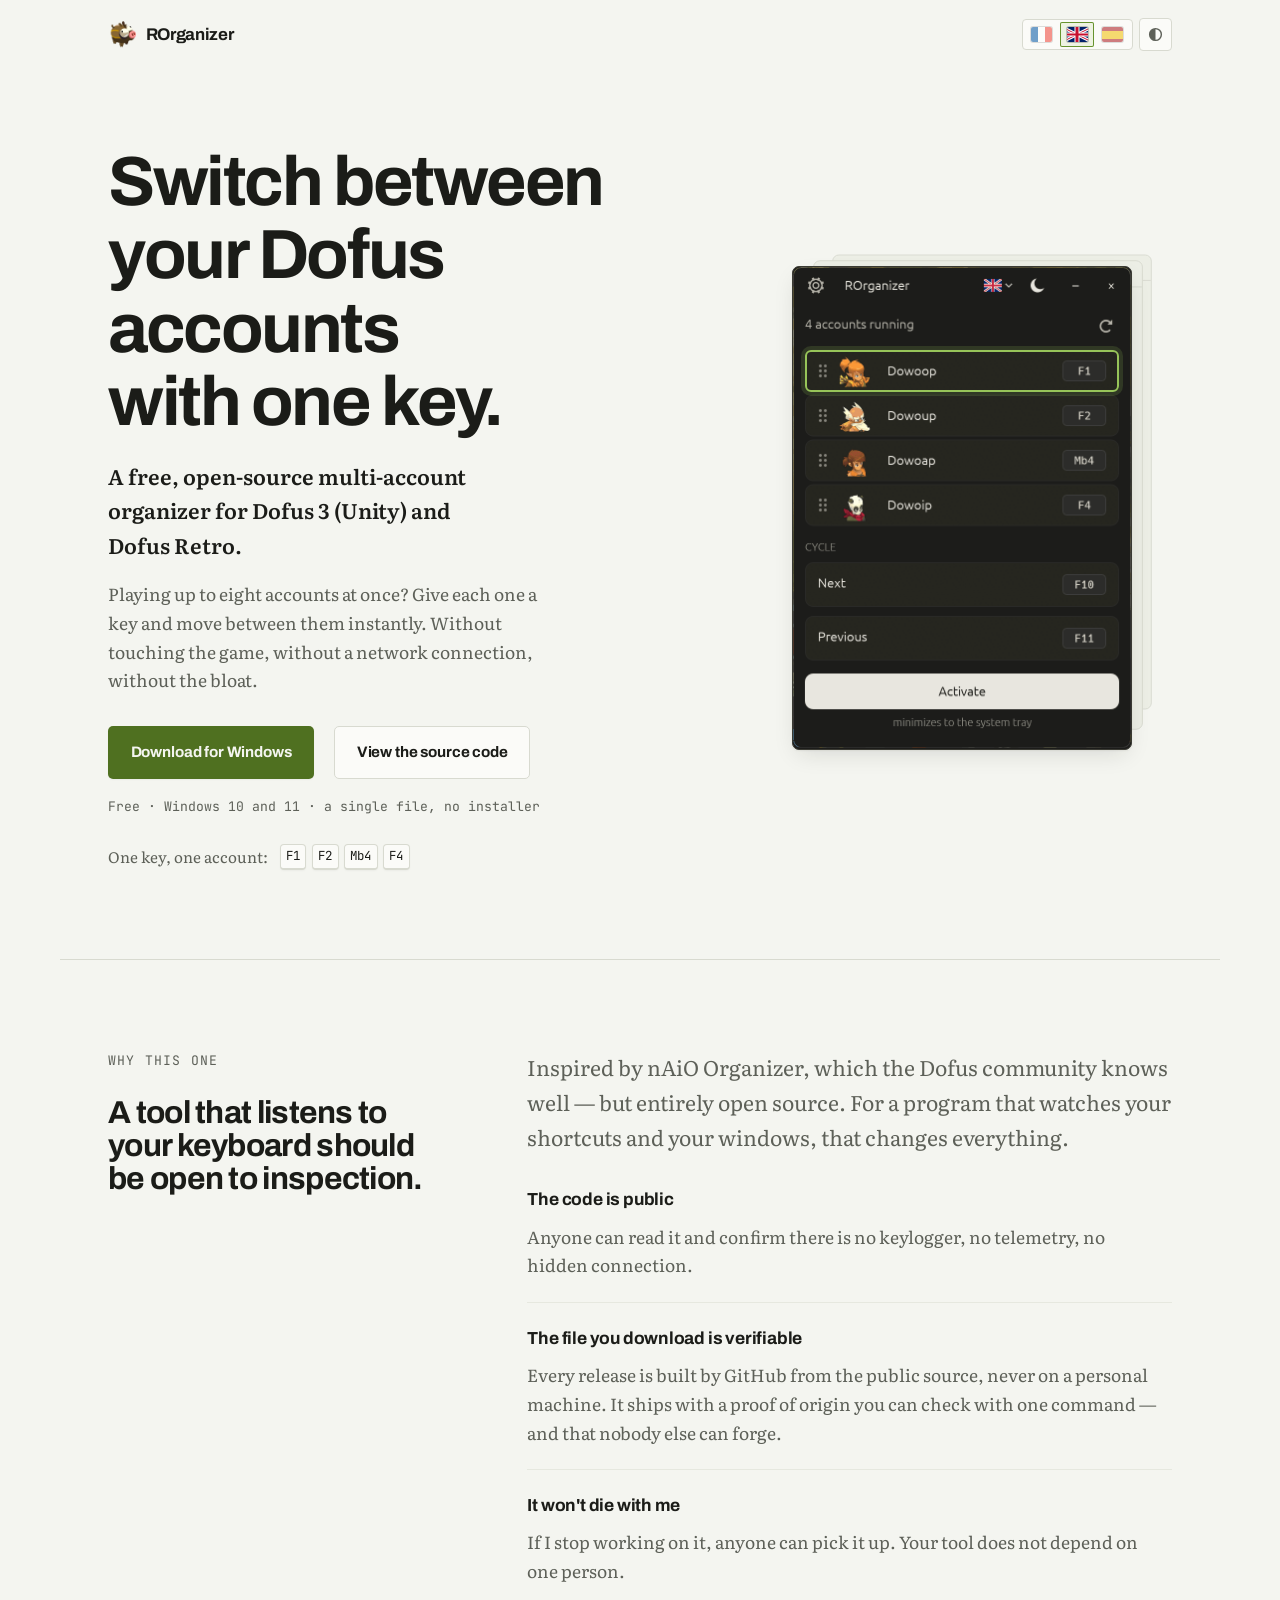
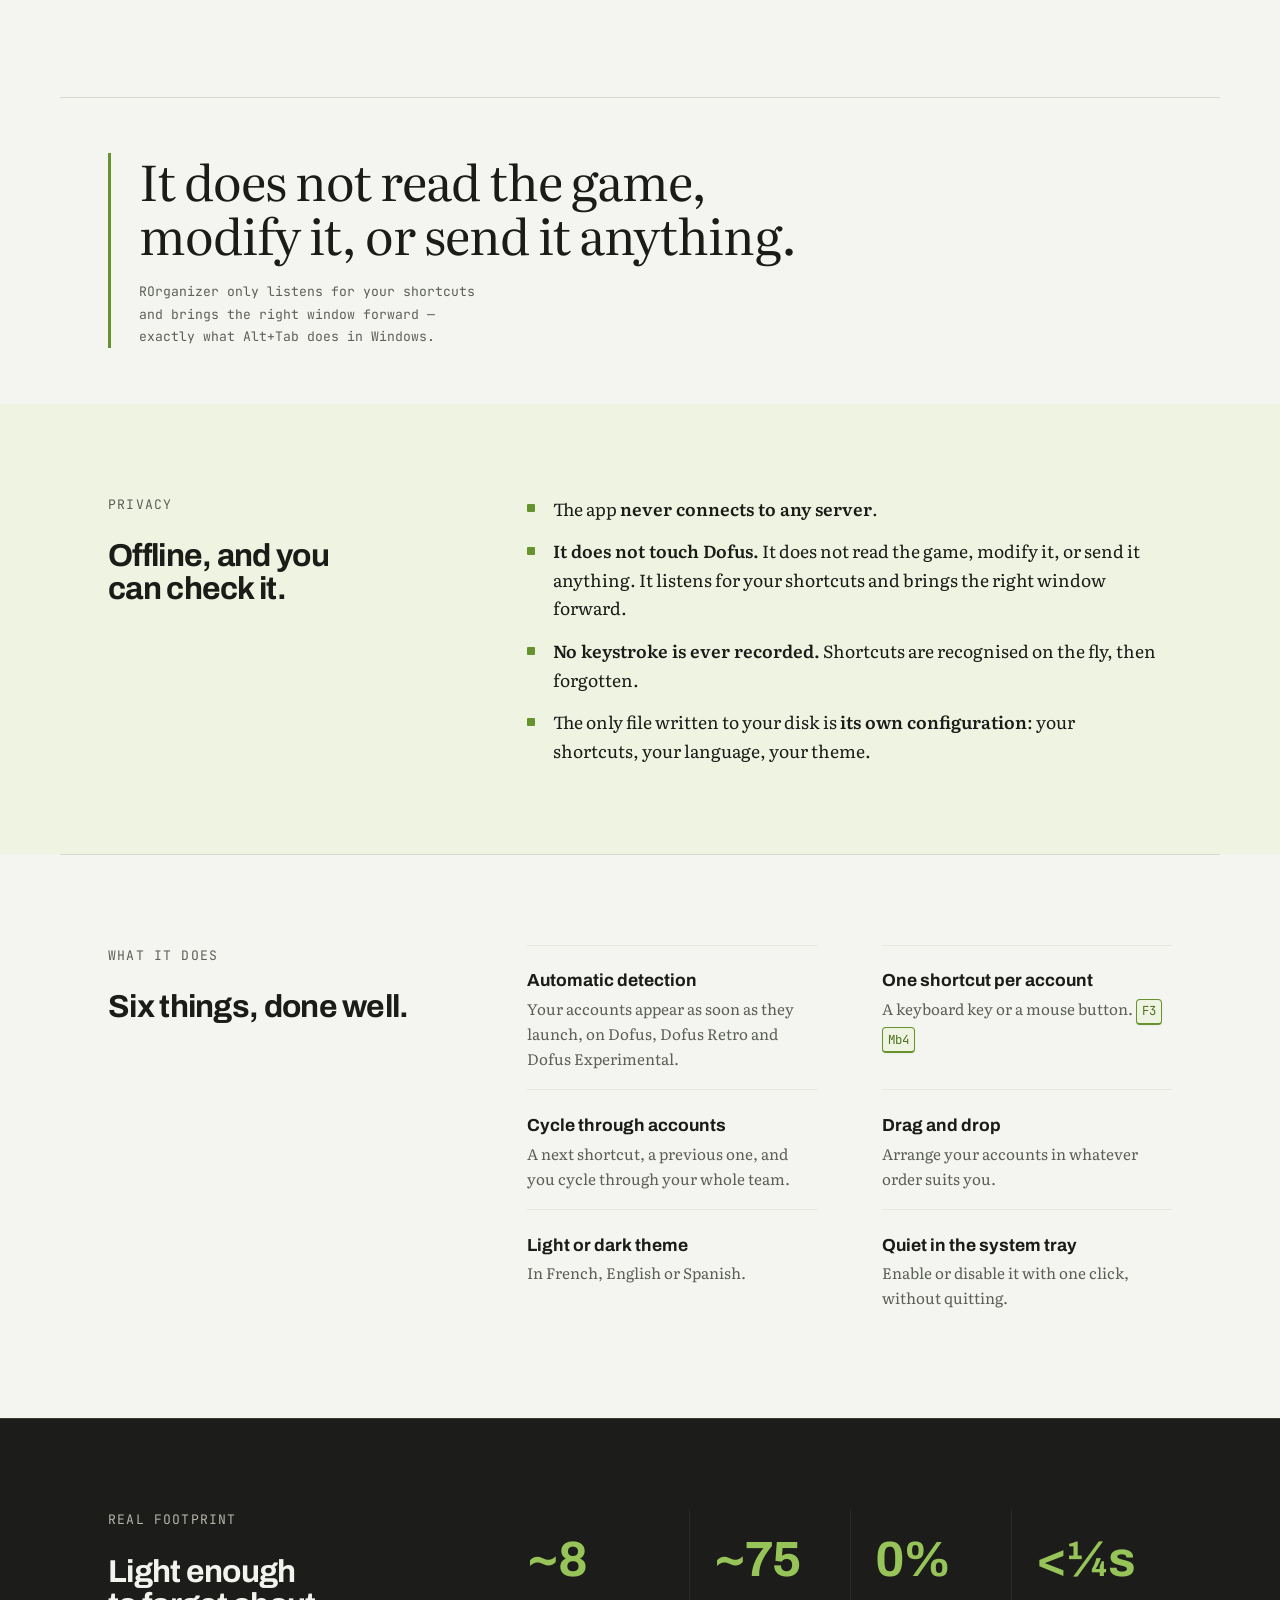
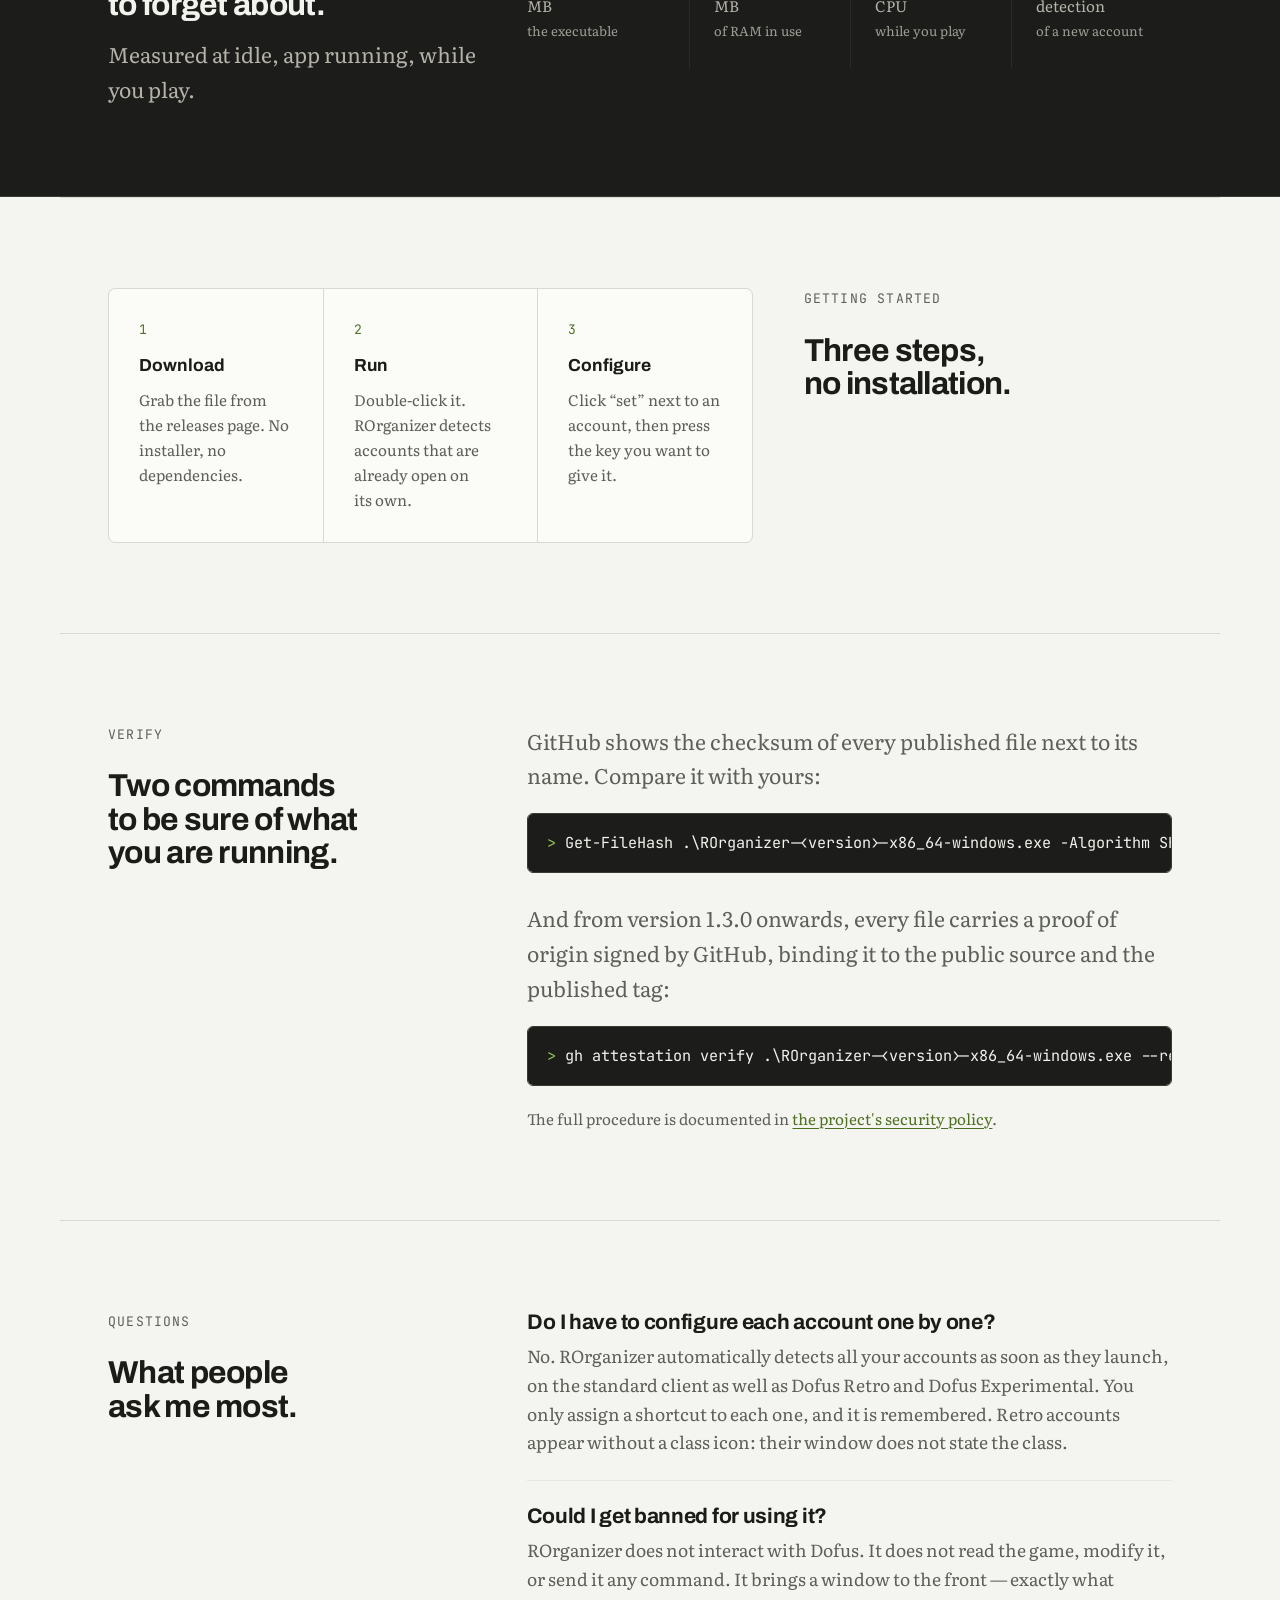
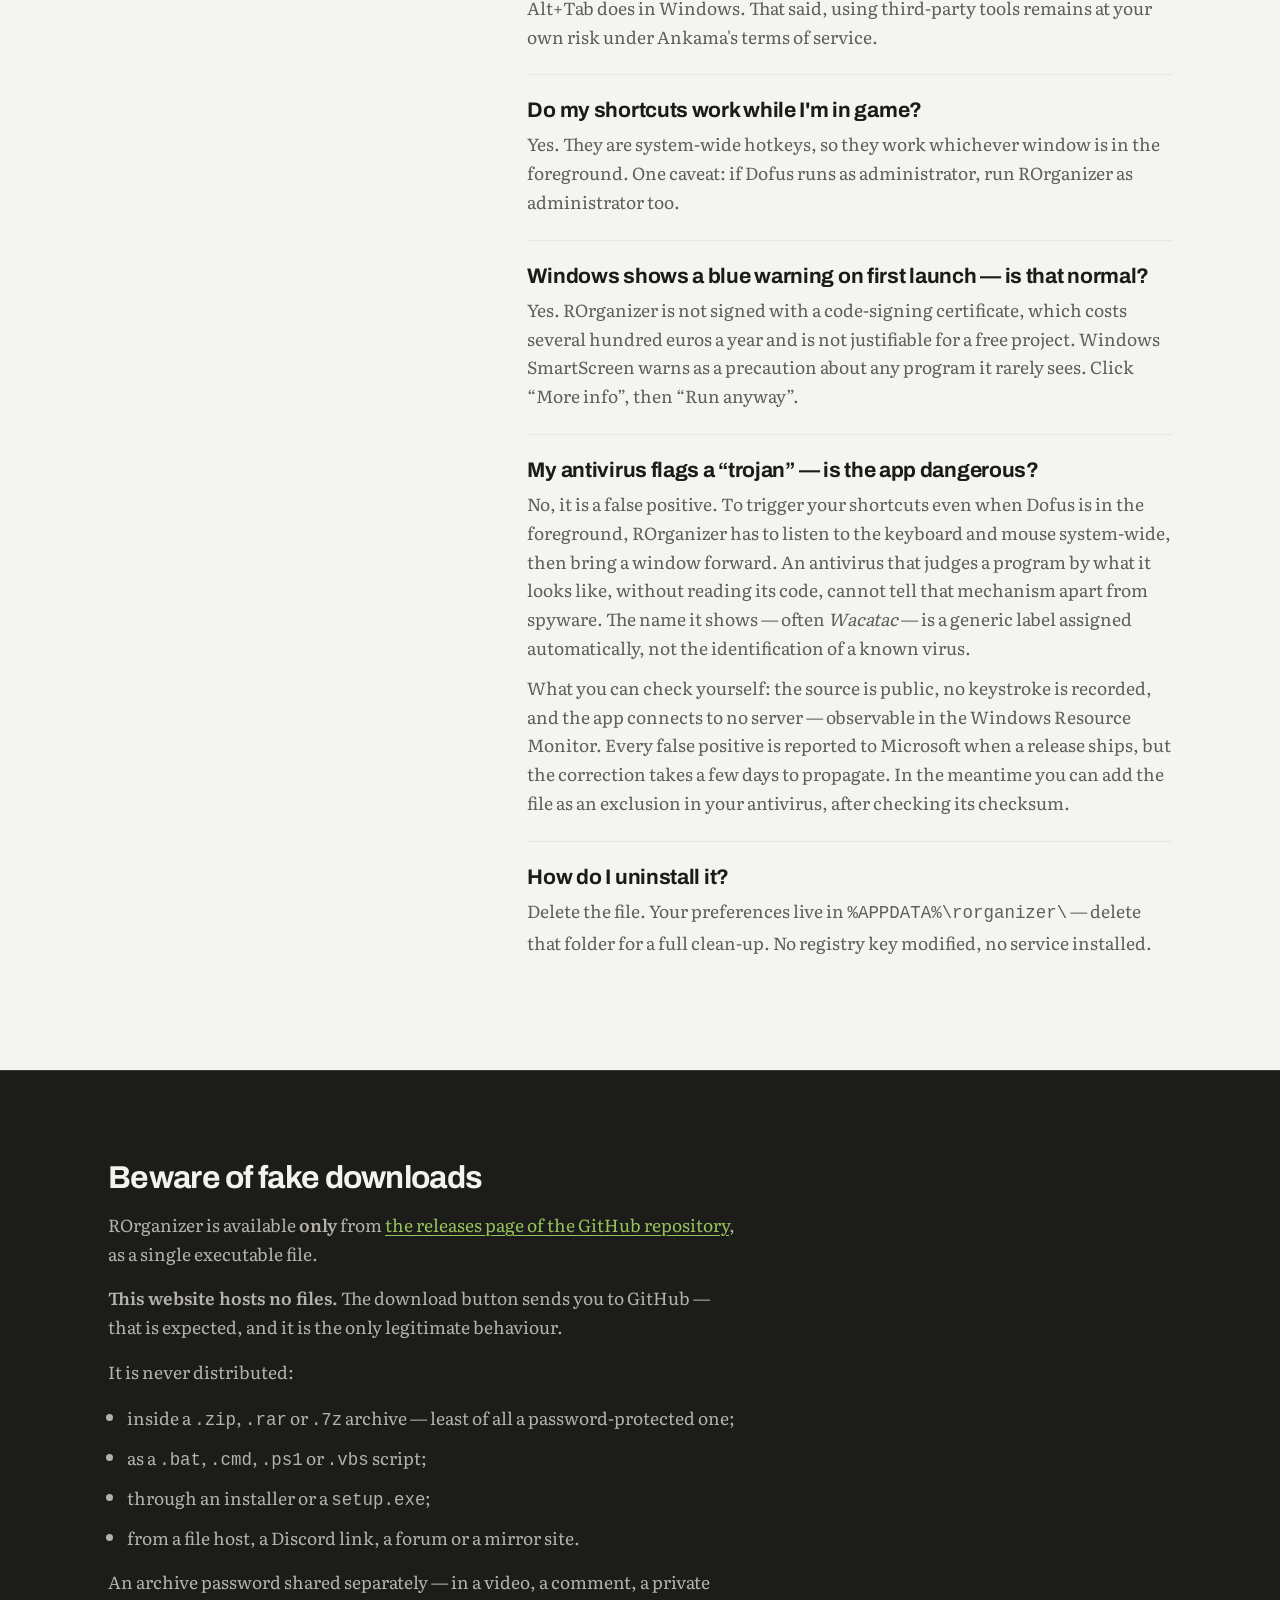
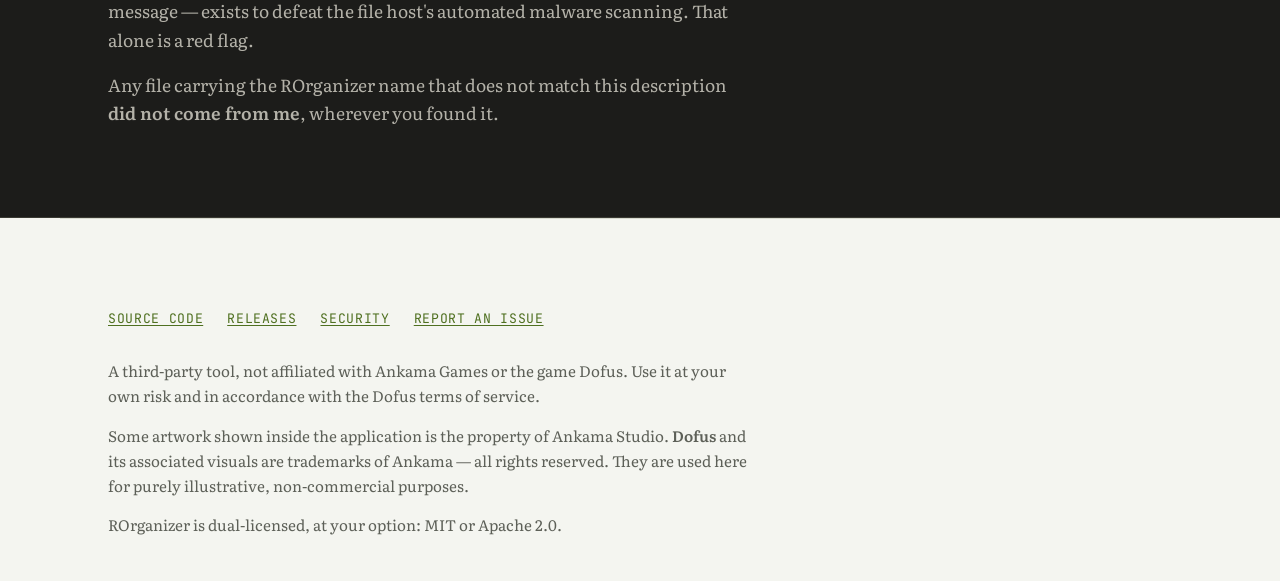
==== site/en/index.html @ f6006f9f "fix(site): SEO — Dofus 3, nom du site, traductions, CLS - README : badge et ligne de lien vers /fr/," ====
<!DOCTYPE html>
<html lang="en" prefix="og: https://ogp.me/ns#">
<head>
<meta charset="utf-8">
<meta name="viewport" content="width=device-width, initial-scale=1">
<title>ROrganizer — Dofus 3 (Unity) &amp; Retro multi-account organizer</title>
<meta name="description" content="Free and open-source multi-account organizer for Dofus 3 (Unity) and Dofus Retro. Switch between your accounts with a single key or mouse button. Offline, no telemetry, Windows 10 and 11.">

<link rel="canonical" href="https://rorganizer.loulouw-labs.fr/en/">
<link rel="alternate" hreflang="fr" href="https://rorganizer.loulouw-labs.fr/fr/">
<link rel="alternate" hreflang="en" href="https://rorganizer.loulouw-labs.fr/en/">
<link rel="alternate" hreflang="es" href="https://rorganizer.loulouw-labs.fr/es/">
<link rel="alternate" hreflang="x-default" href="https://rorganizer.loulouw-labs.fr/en/">

<meta property="og:type" content="website">
<meta property="og:site_name" content="ROrganizer">
<meta property="og:locale" content="en_GB">
<meta property="og:locale:alternate" content="fr_FR">
<meta property="og:locale:alternate" content="es_ES">
<meta property="og:url" content="https://rorganizer.loulouw-labs.fr/en/">
<meta property="og:title" content="ROrganizer — Free multi-account organizer for Dofus 3 (Unity) and Retro">
<meta property="og:description" content="Switch between your Dofus accounts with a single keystroke. Free, open source, offline.">
<meta property="og:image" content="https://rorganizer.loulouw-labs.fr/assets/img/og-en.png">
<meta property="og:image:width" content="1280">
<meta property="og:image:height" content="640">
<meta property="og:image:alt" content="ROrganizer — multi-account organizer for Dofus Unity and Dofus Retro">
<meta name="twitter:card" content="summary_large_image">
<meta name="theme-color" content="#f4f5f0" media="(prefers-color-scheme: light)">
<meta name="theme-color" content="#161714" media="(prefers-color-scheme: dark)">

<link rel="icon" href="../assets/img/icon.png" type="image/png">
<link rel="preload" href="../assets/fonts/archivo-700-latin.woff2" as="font" type="font/woff2" crossorigin>
<link rel="preload" href="../assets/fonts/literata-var-latin.woff2" as="font" type="font/woff2" crossorigin>
<link rel="stylesheet" href="../assets/style.css">
<script src="../assets/app.js"></script>

<script type="application/ld+json">
{
  "@context": "https://schema.org",
  "@type": "SoftwareApplication",
  "name": "ROrganizer",
  "url": "https://rorganizer.loulouw-labs.fr/en/",
  "applicationCategory": "UtilitiesApplication",
  "operatingSystem": "Windows 10, Windows 11",
  "inLanguage": "en",
  "isAccessibleForFree": true,
  "license": ["https://opensource.org/licenses/MIT", "https://www.apache.org/licenses/LICENSE-2.0"],
  "downloadUrl": "https://github.com/Loulouw/ROrganizer/releases/latest",
  "softwareHelp": "https://github.com/Loulouw/ROrganizer",
  "author": { "@type": "Person", "name": "Loulouw", "url": "https://github.com/Loulouw" },
  "offers": { "@type": "Offer", "price": "0", "priceCurrency": "EUR" }
}
</script>
<!-- Nom du site pour Google : il le lit sur la page d'accueil, ici la
     racine en noindex qui redirige Googlebot (sans Accept-Language) vers
     /en/. Le bloc est donc porté par les deux. -->
<script type="application/ld+json">
{
  "@context": "https://schema.org",
  "@type": "WebSite",
  "name": "ROrganizer",
  "url": "https://rorganizer.loulouw-labs.fr/"
}
</script>
</head>
<body>

<header class="wrap topbar">
  <a class="brand" href="./">
    <img src="../assets/img/icon.png" width="28" height="28" alt="">
    ROrganizer
  </a>
  <div class="controls">
    <nav class="langset" aria-label="Language">
      <a href="../fr/" hreflang="fr" title="Français">
        <img class="flag" src="../assets/img/flags/fr.svg" width="21" height="15" alt="">
        <span class="visually-hidden">Français</span>
      </a>
      <a href="../en/" hreflang="en" aria-current="true" title="English">
        <img class="flag" src="../assets/img/flags/en.svg" width="21" height="15" alt="">
        <span class="visually-hidden">English</span>
      </a>
      <a href="../es/" hreflang="es" title="Español">
        <img class="flag" src="../assets/img/flags/es.svg" width="21" height="15" alt="">
        <span class="visually-hidden">Español</span>
      </a>
    </nav>
    <button class="themetoggle" type="button" data-theme-toggle aria-label="Switch theme">
      <svg viewBox="0 0 16 16" aria-hidden="true">
        <circle cx="8" cy="8" r="6.25" fill="none" stroke="currentColor" stroke-width="1.5"/>
        <path d="M8 1.75a6.25 6.25 0 0 0 0 12.5z" fill="currentColor"/>
      </svg>
    </button>
  </div>
</header>

<main>

  <section class="wrap hero">
    <div>
      <h1>Switch between your Dofus accounts with one key.</h1>
      <p class="hero__tagline">A free, open-source multi-account organizer for Dofus 3 (Unity) and Dofus Retro.</p>
      <p class="hero__body">Playing up to eight accounts at once? Give each one a key and move between them instantly. Without touching the game, without a network connection, without the bloat.</p>
      <div class="hero__actions">
        <a class="btn btn--primary" href="https://github.com/Loulouw/ROrganizer/releases/latest">Download for Windows</a>
        <a class="btn btn--ghost" href="https://github.com/Loulouw/ROrganizer">View the source code</a>
      </div>
      <p class="hero__note">Free · Windows 10 and 11 · a single file, no installer</p>
      <p class="hero__demo">
        One key, one account:
        <span class="demo-keys" aria-hidden="true">
          <span class="key key--demo">F1</span>
          <span class="key key--demo">F2</span>
          <span class="key key--demo">Mb4</span>
          <span class="key key--demo">F4</span>
        </span>
      </p>
    </div>
    <div class="stack">
      <div class="stack__pane stack__pane--back" aria-hidden="true"></div>
      <div class="stack__pane stack__pane--mid" aria-hidden="true"></div>
      <figure class="stack__pane stack__pane--front">
        <img src="../assets/img/app-en.png" width="680" height="968" fetchpriority="high"
             alt="The ROrganizer window listing four detected Dofus accounts, each with its shortcut.">
        <span class="stack__focus" aria-hidden="true"></span>
      </figure>
    </div>
  </section>

  <section class="wrap band split">
    <div>
      <p class="eyebrow">Why this one</p>
      <h2>A tool that listens to your keyboard should be open to inspection.</h2>
    </div>
    <div>
      <p class="lede">Inspired by nAiO Organizer, which the Dofus community knows well — but entirely open source. For a program that watches your shortcuts and your windows, that changes everything.</p>
      <dl class="deflist" style="margin-top:2rem">
        <div>
          <dt>The code is public</dt>
          <dd>Anyone can read it and confirm there is no keylogger, no telemetry, no hidden connection.</dd>
        </div>
        <div>
          <dt>The file you download is verifiable</dt>
          <dd>Every release is built by GitHub from the public source, never on a personal machine. It ships with a proof of origin you can check with one command — and that nobody else can forge.</dd>
        </div>
        <div>
          <dt>It won't die with me</dt>
          <dd>If I stop working on it, anyone can pick it up. Your tool does not depend on one person.</dd>
        </div>
      </dl>
    </div>
  </section>

  <section class="wrap band band--tight">
    <p class="pull">It does not read the game, modify it, or send it anything.
      <span>ROrganizer only listens for your shortcuts and brings the right window forward — exactly what Alt+Tab does in Windows.</span>
    </p>
  </section>

  <section class="bleed bleed--accent">
  <div class="wrap band split">
    <div>
      <p class="eyebrow">Privacy</p>
      <h2>Offline, and you can check it.</h2>
    </div>
    <div class="assert">
      <ul>
        <li>The app <strong>never connects to any server</strong>.</li>
        <li><strong>It does not touch Dofus.</strong> It does not read the game, modify it, or send it anything. It listens for your shortcuts and brings the right window forward.</li>
        <li><strong>No keystroke is ever recorded.</strong> Shortcuts are recognised on the fly, then forgotten.</li>
        <li>The only file written to your disk is <strong>its own configuration</strong>: your shortcuts, your language, your theme.</li>
      </ul>
    </div>
  </div>
  </section>

  <section class="wrap band split">
    <div>
      <p class="eyebrow">What it does</p>
      <h2>Six things, done well.</h2>
    </div>
    <div>
      <ul class="features">
        <li><strong>Automatic detection</strong><span>Your accounts appear as soon as they launch, on Dofus, Dofus Retro and Dofus Experimental.</span></li>
        <li><strong>One shortcut per account</strong><span>A keyboard key or a mouse button. <span class="key key--set">F3</span> <span class="key key--set">Mb4</span></span></li>
        <li><strong>Cycle through accounts</strong><span>A next shortcut, a previous one, and you cycle through your whole team.</span></li>
        <li><strong>Drag and drop</strong><span>Arrange your accounts in whatever order suits you.</span></li>
        <li><strong>Light or dark theme</strong><span>In French, English or Spanish.</span></li>
        <li><strong>Quiet in the system tray</strong><span>Enable or disable it with one click, without quitting.</span></li>
      </ul>
    </div>
  </section>

  <section class="bleed bleed--dark">
  <div class="wrap band split">
    <div>
      <p class="eyebrow">Real footprint</p>
      <h2>Light enough to forget about.</h2>
      <p class="lede" style="margin-top:1rem">Measured at idle, app running, while you play.</p>
    </div>
    <dl class="metrics">
      <div>
        <dt>~8</dt>
        <dd>MB<small>the executable</small></dd>
      </div>
      <div>
        <dt>~75</dt>
        <dd>MB<small>of RAM in use</small></dd>
      </div>
      <div>
        <dt>0%</dt>
        <dd>CPU<small>while you play</small></dd>
      </div>
      <div>
        <dt>&lt;¼s</dt>
        <dd>detection<small>of a new account</small></dd>
      </div>
    </dl>
  </div>
  </section>

  <section class="wrap band split split--reverse">
    <div>
      <p class="eyebrow">Getting started</p>
      <h2>Three steps, no installation.</h2>
    </div>
    <div>
      <ol class="steps">
        <li><strong>Download</strong><p>Grab the file from the releases page. No installer, no dependencies.</p></li>
        <li><strong>Run</strong><p>Double-click it. ROrganizer detects accounts that are already open on its own.</p></li>
        <li><strong>Configure</strong><p>Click “set” next to an account, then press the key you want to give it.</p></li>
      </ol>
    </div>
  </section>

  <section class="wrap band split">
    <div>
      <p class="eyebrow">Verify</p>
      <h2>Two commands to be sure of what you are running.</h2>
    </div>
    <div>
      <p class="lede">GitHub shows the checksum of every published file next to its name. Compare it with yours:</p>
      <pre class="term" style="margin-top:1.25rem"><span class="prompt">&gt;</span> Get-FileHash .\ROrganizer-&lt;version&gt;-x86_64-windows.exe -Algorithm SHA256</pre>
      <p class="lede" style="margin-top:1.75rem">And from version 1.3.0 onwards, every file carries a proof of origin signed by GitHub, binding it to the public source and the published tag:</p>
      <pre class="term" style="margin-top:1.25rem"><span class="prompt">&gt;</span> gh attestation verify .\ROrganizer-&lt;version&gt;-x86_64-windows.exe --repo Loulouw/ROrganizer</pre>
      <p style="margin-top:1.25rem;color:var(--ink-soft);font-size:var(--fs-sm)">The full procedure is documented in <a href="https://github.com/Loulouw/ROrganizer/blob/main/SECURITY.md#security-english">the project's security policy</a>.</p>
    </div>
  </section>

  <section class="wrap band split">
    <div>
      <p class="eyebrow">Questions</p>
      <h2>What people ask me most.</h2>
    </div>
    <div class="faq">
      <div>
        <h3>Do I have to configure each account one by one?</h3>
        <p>No. ROrganizer automatically detects all your accounts as soon as they launch, on the standard client as well as Dofus Retro and Dofus Experimental. You only assign a shortcut to each one, and it is remembered. Retro accounts appear without a class icon: their window does not state the class.</p>
      </div>
      <div>
        <h3>Could I get banned for using it?</h3>
        <p>ROrganizer does not interact with Dofus. It does not read the game, modify it, or send it any command. It brings a window to the front — exactly what Alt+Tab does in Windows. That said, using third-party tools remains at your own risk under Ankama's terms of service.</p>
      </div>
      <div>
        <h3>Do my shortcuts work while I'm in game?</h3>
        <p>Yes. They are system-wide hotkeys, so they work whichever window is in the foreground. One caveat: if Dofus runs as administrator, run ROrganizer as administrator too.</p>
      </div>
      <div>
        <h3>Windows shows a blue warning on first launch — is that normal?</h3>
        <p>Yes. ROrganizer is not signed with a code-signing certificate, which costs several hundred euros a year and is not justifiable for a free project. Windows SmartScreen warns as a precaution about any program it rarely sees. Click “More info”, then “Run anyway”.</p>
      </div>
      <div>
        <h3>My antivirus flags a “trojan” — is the app dangerous?</h3>
        <p>No, it is a false positive. To trigger your shortcuts even when Dofus is in the foreground, ROrganizer has to listen to the keyboard and mouse system-wide, then bring a window forward. An antivirus that judges a program by what it looks like, without reading its code, cannot tell that mechanism apart from spyware. The name it shows — often <em>Wacatac</em> — is a generic label assigned automatically, not the identification of a known virus.</p>
        <p>What you can check yourself: the source is public, no keystroke is recorded, and the app connects to no server — observable in the Windows Resource Monitor. Every false positive is reported to Microsoft when a release ships, but the correction takes a few days to propagate. In the meantime you can add the file as an exclusion in your antivirus, after checking its checksum.</p>
      </div>
      <div>
        <h3>How do I uninstall it?</h3>
        <p>Delete the file. Your preferences live in <code>%APPDATA%\rorganizer\</code> — delete that folder for a full clean-up. No registry key modified, no service installed.</p>
      </div>
    </div>
  </section>

  <section class="bleed bleed--dark">
    <div class="wrap band warn">
      <h2>Beware of fake downloads</h2>
      <p>ROrganizer is available <strong>only</strong> from <a href="https://github.com/Loulouw/ROrganizer/releases">the releases page of the GitHub repository</a>, as a single executable file.</p>
      <p><strong>This website hosts no files.</strong> The download button sends you to GitHub — that is expected, and it is the only legitimate behaviour.</p>
      <p>It is never distributed:</p>
      <ul>
        <li>inside a <code>.zip</code>, <code>.rar</code> or <code>.7z</code> archive — least of all a password-protected one;</li>
        <li>as a <code>.bat</code>, <code>.cmd</code>, <code>.ps1</code> or <code>.vbs</code> script;</li>
        <li>through an installer or a <code>setup.exe</code>;</li>
        <li>from a file host, a Discord link, a forum or a mirror site.</li>
      </ul>
      <p>An archive password shared separately — in a video, a comment, a private message — exists to defeat the file host's automated malware scanning. That alone is a red flag.</p>
      <p>Any file carrying the ROrganizer name that does not match this description <strong>did not come from me</strong>, wherever you found it.</p>
    </div>
  </section>

</main>

<footer class="wrap footer">
  <nav class="footer__links" aria-label="Project links">
    <a href="https://github.com/Loulouw/ROrganizer">Source code</a>
    <a href="https://github.com/Loulouw/ROrganizer/releases">Releases</a>
    <a href="https://github.com/Loulouw/ROrganizer/blob/main/SECURITY.md#security-english">Security</a>
    <a href="https://github.com/Loulouw/ROrganizer/issues">Report an issue</a>
  </nav>
  <p>A third-party tool, not affiliated with Ankama Games or the game Dofus. Use it at your own risk and in accordance with the Dofus terms of service.</p>
  <p>Some artwork shown inside the application is the property of Ankama Studio. <strong>Dofus</strong> and its associated visuals are trademarks of Ankama — all rights reserved. They are used here for purely illustrative, non-commercial purposes.</p>
  <p>ROrganizer is dual-licensed, at your option: MIT or Apache 2.0.</p>
</footer>

</body>
</html>
---- site/assets/style.css ----
/* ROrganizer — feuille de style unique, partagée par les trois langues.
   Thèse de mise en page : l'ordre de profondeur. Le sujet du produit est
   l'empilement de fenêtres et le focus, donc la page est bâtie de panneaux
   dont un seul est net et au premier plan.
   L'accent vert n'est jamais décoratif : il ne marque que ce qui est
   focalisé, actif ou vérifiable. */

/* ---------------------------------------------------------------- polices */

@font-face {
  font-family: 'Archivo';
  src: url('fonts/archivo-700-latin.woff2') format('woff2');
  font-weight: 700;
  font-style: normal;
  font-display: swap;
}

/* Fichier variable : une seule ressource couvre 400 à 600, et l'axe opsz
   est appliqué automatiquement par font-optical-sizing. */
@font-face {
  font-family: 'Literata';
  src: url('fonts/literata-var-latin.woff2') format('woff2');
  font-weight: 400 600;
  font-style: normal;
  font-display: swap;
}

@font-face {
  font-family: 'JetBrains Mono';
  src: url('fonts/jetbrains-mono-400-latin.woff2') format('woff2');
  font-weight: 400;
  font-style: normal;
  font-display: swap;
}

/* ----------------------------------------------------------------- tokens */

:root {
  color-scheme: light;

  --ground: #f4f5f0;
  --surface: #fbfbf8;
  --recess: #eceee5;
  --ink: #1b1c18;
  --ink-soft: #5d6058;
  --rule: #d8dad0;
  --rule-faint: #e6e8df;
  --accent: #4f7020;
  --accent-graphic: #67932e;
  --accent-quiet: #eef3e2;

  /* Sur fond clair la profondeur vient de l'ombre ; en sombre elle tombe à
     zéro et c'est la luminosité relative qui prend le relais. */
  --lift: 0 1px 2px rgb(27 28 24 / 6%), 0 8px 24px -6px rgb(27 28 24 / 14%);
  --lift-soft: 0 1px 2px rgb(27 28 24 / 4%);

  /* Le monde de l'app : surfaces sombres encastrées dans une page claire.
     Volontairement identiques dans les deux thèmes. */
  --app-ground: #1c1c1a;
  --app-surface: #26261f;
  --app-rule: #3a3a33;
  --app-ink: #f2f2ee;
  --app-ink-soft: #b4b2a9;
  --app-accent: #97c459;

  --fs-xs: clamp(0.75rem, 0.73rem + 0.12vw, 0.82rem);
  --fs-sm: clamp(0.875rem, 0.85rem + 0.15vw, 0.95rem);
  --fs-base: clamp(1rem, 0.97rem + 0.18vw, 1.09rem);
  --fs-md: clamp(1.12rem, 1.04rem + 0.36vw, 1.32rem);
  --fs-lg: clamp(1.45rem, 1.26rem + 0.9vw, 2.05rem);
  --fs-xl: clamp(1.95rem, 1.55rem + 1.9vw, 3.1rem);
  --fs-2xl: clamp(2.5rem, 1.85rem + 3.2vw, 4.35rem);

  --measure: 63ch;
  --gutter: clamp(1.25rem, 4vw, 3rem);
  --band: clamp(3.5rem, 7vw, 6rem);
}

@media (prefers-color-scheme: dark) {
  :root:not([data-theme='light']) {
    color-scheme: dark;

    --ground: #161714;
    --surface: #1f201c;
    --recess: #121310;
    --ink: #eceee6;
    --ink-soft: #9a9d92;
    --rule: #33352e;
    --rule-faint: #26281f;
    --accent: #97c459;
    --accent-graphic: #97c459;
    --accent-quiet: #23291a;

    --lift: none;
    --lift-soft: none;
  }
}

:root[data-theme='dark'] {
  color-scheme: dark;

  --ground: #161714;
  --surface: #1f201c;
  --recess: #121310;
  --ink: #eceee6;
  --ink-soft: #9a9d92;
  --rule: #33352e;
  --rule-faint: #26281f;
  --accent: #97c459;
  --accent-graphic: #97c459;
  --accent-quiet: #23291a;

  --lift: none;
  --lift-soft: none;
}

/* ------------------------------------------------------------------- base */

*,
*::before,
*::after {
  box-sizing: border-box;
}

html {
  -webkit-text-size-adjust: 100%;
}

body {
  margin: 0;
  background: var(--ground);
  color: var(--ink);
  font-family: 'Literata', Georgia, 'Times New Roman', serif;
  font-size: var(--fs-base);
  font-weight: 400;
  line-height: 1.65;
  font-optical-sizing: auto;
  -webkit-font-smoothing: antialiased;
}

h1,
h2,
h3 {
  font-family: 'Archivo', 'Segoe UI', system-ui, sans-serif;
  font-weight: 700;
  line-height: 1.05;
  letter-spacing: -0.022em;
  text-wrap: balance;
  margin: 0;
}

h1 {
  font-size: var(--fs-2xl);
  letter-spacing: -0.035em;
}

h2 {
  font-size: var(--fs-lg);
}

h3 {
  font-size: var(--fs-md);
  letter-spacing: -0.014em;
}

p {
  margin: 0;
  text-wrap: pretty;
}

a {
  color: var(--accent);
  text-decoration-thickness: 1px;
  text-underline-offset: 0.18em;
}

a:hover {
  text-decoration-thickness: 2px;
}

img,
svg {
  max-width: 100%;
  height: auto;
}

:focus-visible {
  outline: 2px solid var(--accent-graphic);
  outline-offset: 3px;
  border-radius: 2px;
}

.visually-hidden {
  position: absolute;
  width: 1px;
  height: 1px;
  overflow: hidden;
  clip-path: inset(50%);
  white-space: nowrap;
}

/* ------------------------------------------------------------- structures */

.wrap {
  width: 100%;
  max-width: 1160px;
  margin-inline: auto;
  padding-inline: var(--gutter);
}

/* Les sections sont séparées par des filets, jamais encartées. */
.band {
  border-top: 1px solid var(--rule);
  padding-block: var(--band);
}

.band--tight {
  padding-block: calc(var(--band) * 0.62);
}

.eyebrow {
  font-family: 'JetBrains Mono', ui-monospace, monospace;
  font-size: var(--fs-xs);
  letter-spacing: 0.09em;
  text-transform: uppercase;
  color: var(--ink-soft);
  margin: 0 0 1.5rem;
}

.lede {
  max-width: var(--measure);
  font-size: var(--fs-md);
  color: var(--ink-soft);
}

/* Grille asymétrique : intitulé à gauche, contenu à droite.
   `minmax(0, 1fr)` et non `1fr` : sans lui, les enfants gardent
   `min-width: auto` et un contenu non compressible — les blocs de terminal —
   élargit la grille au-delà du viewport. Mesuré : 842 px de scrollWidth pour
   500 px de fenêtre avant ce correctif. */
.split {
  display: grid;
  grid-template-columns: minmax(0, 1fr);
  gap: clamp(1.75rem, 4vw, 3.5rem);
}

@media (width >= 62rem) {
  .split {
    grid-template-columns: minmax(0, 4fr) minmax(0, 7fr);
    align-items: start;
  }

  /* Inverse le sens une seule fois dans la page, pour casser la répétition.
     L'ordre du HTML reste titre puis contenu — c'est `order` qui permute, sinon
     la lecture serait inversée sur mobile. */
  .split--reverse {
    grid-template-columns: minmax(0, 7fr) minmax(0, 4fr);
  }

  .split--reverse > :first-child {
    order: 2;
  }

  .split--reverse > :last-child {
    order: 1;
  }
}

/* ------------------------------------------------------ bandes pleine largeur */

/* Les sections contenues se ressemblaient toutes ; deux ou trois bandes bord à
   bord découpent le défilement en chapitres. Le fond va sur `.bleed`, le
   contenu reste dans `.wrap`. */
.bleed > .band {
  border-top: 0;
}

/* Remappage des tokens sur le sous-arbre : tout ce qui est à l'intérieur hérite
   des bonnes couleurs sans qu'il faille surcharger chaque composant. */
.bleed--dark {
  --ground: #1c1c1a;
  --surface: #26261f;
  --recess: #16160f;
  --ink: #f2f2ee;
  --ink-soft: #b4b2a9;
  --rule: #3a3a33;
  --rule-faint: #2b2b24;
  --accent: #97c459;
  --accent-graphic: #97c459;
  --accent-quiet: #23291a;
  --lift: none;
  --lift-soft: none;

  background: var(--ground);
  color: var(--ink);

  /* En thème sombre, la bande (#1c1c1a) n'a que ~4 % de luminance d'écart avec
     le fond de page (#161714) : sans filet elle se dissout. En thème clair le
     contraste suffit et le filet ne se voit pas — la même règle sert les deux. */
  border-block: 1px solid var(--rule);
}

.bleed--accent {
  background: var(--accent-quiet);
}

/* -------------------------------------------------- citation typographique */

/* Une seule dans la page, sur l'affirmation qui porte le plus. Le rail
   d'accent est justifié : c'est une garantie vérifiable, ce que l'accent
   encode partout ailleurs. */
.pull {
  max-width: 26ch;
  margin: 0;
  padding-left: clamp(1.1rem, 2.5vw, 1.75rem);
  border-left: 3px solid var(--accent-graphic);
  font-size: var(--fs-xl);
  font-weight: 400;
  line-height: 1.1;
  letter-spacing: -0.02em;
  text-wrap: balance;
}

.pull span {
  display: block;
  max-width: 46ch;
  margin-top: 1.25rem;
  font-family: 'JetBrains Mono', ui-monospace, monospace;
  font-size: var(--fs-xs);
  line-height: 1.7;
  letter-spacing: 0;
  color: var(--ink-soft);
}

/* ------------------------------------------------------------------ entête */

.topbar {
  display: flex;
  flex-wrap: wrap;
  gap: 1rem;
  align-items: center;
  justify-content: space-between;
  padding-block: 1.15rem;
}

.brand {
  display: flex;
  gap: 0.6rem;
  align-items: center;
  font-family: 'Archivo', system-ui, sans-serif;
  font-weight: 700;
  font-size: 1.06rem;
  letter-spacing: -0.02em;
  color: var(--ink);
  text-decoration: none;
}

.brand img {
  width: 28px;
  height: 28px;
}

.controls {
  display: flex;
  gap: 0.4rem;
  align-items: center;
}

/* Boîte fixe et `object-fit: cover` : les drapeaux du dépôt n'ont pas le même
   rapport (FR et ES en 60×45, EN en 60×30), ils auraient des hauteurs
   différentes côte à côte. Le filet est nécessaire — le blanc du drapeau
   français et le jaune espagnol bavent sinon sur le fond clair. */
.flag {
  display: block;
  flex: none;
  width: 21px;
  height: 15px;
  object-fit: cover;
  border-radius: 2px;
  box-shadow: 0 0 0 1px rgb(0 0 0 / 22%);
}

.langset {
  display: flex;
  gap: 1px;
  padding: 2px;
  border: 1px solid var(--rule);
  border-radius: 4px;
  background: var(--surface);
}

.langset a {
  display: grid;
  place-items: center;
  padding: 0.3rem 0.42rem;
  border-radius: 2px;
  text-decoration: none;
}

/* Les langues inactives sont désaturées : l'état actif se lit donc à la fois
   par la pastille et par la saturation, pas par la couleur seule. */
.langset .flag {
  opacity: 0.55;
}

.langset a:hover .flag {
  opacity: 1;
}

/* L'accent marque l'état actif — c'est sa seule raison d'apparaître. */
.langset a[aria-current='true'] {
  background: var(--accent-quiet);
  box-shadow: inset 0 0 0 1px var(--accent-graphic);
}

.langset a[aria-current='true'] .flag {
  opacity: 1;
}

.themetoggle {
  display: grid;
  place-items: center;
  width: 2.05rem;
  height: 2.05rem;
  padding: 0;
  border: 1px solid var(--rule);
  border-radius: 4px;
  background: var(--surface);
  color: var(--ink-soft);
  cursor: pointer;
}

.themetoggle:hover {
  color: var(--ink);
}

.themetoggle svg {
  width: 15px;
  height: 15px;
}

/* Sous 48rem les commandes de l'en-tête sont manipulées au pouce : on porte la
   zone tactile à ~40 px sans grossir les drapeaux ni l'icône. Les 33 px par
   défaut passent le minimum de 24 px mais restent inconfortables. */
@media (width < 48rem) {
  .langset a {
    padding-block: 0.75rem;
  }

  .themetoggle {
    width: 2.5rem;
    height: 2.5rem;
  }
}

/* -------------------------------------------------------------------- héros */

.hero {
  display: grid;
  grid-template-columns: minmax(0, 1fr);
  gap: clamp(2.5rem, 5vw, 4rem);
  padding-block: clamp(2.5rem, 6vw, 5rem) var(--band);
}

@media (width >= 62rem) {
  .hero {
    grid-template-columns: minmax(0, 58fr) minmax(0, 42fr);
    align-items: center;
  }
}

.hero__tagline {
  max-width: 34ch;
  margin-top: 1.25rem;
  font-size: var(--fs-md);
  font-weight: 600;
}

.hero__body {
  max-width: 46ch;
  margin-top: 1rem;
  color: var(--ink-soft);
}

.hero__actions {
  display: flex;
  flex-wrap: wrap;
  gap: 0.85rem 1.25rem;
  align-items: center;
  margin-top: 2rem;
}

.hero__note {
  margin-top: 1.1rem;
  font-family: 'JetBrains Mono', ui-monospace, monospace;
  font-size: var(--fs-xs);
  color: var(--ink-soft);
}

/* Bandeau de démonstration : les touches s'allument l'une après l'autre, en
   phase avec le repère qui descend la liste des comptes dans la capture. */
.hero__demo {
  display: flex;
  flex-wrap: wrap;
  gap: 0.5rem 0.75rem;
  align-items: center;
  margin-top: 1.6rem;
  font-size: var(--fs-sm);
  color: var(--ink-soft);
}

.demo-keys {
  display: inline-flex;
  gap: 0.35rem;
}

.btn {
  display: inline-flex;
  gap: 0.55rem;
  align-items: center;
  padding: 0.8rem 1.35rem;
  border: 1px solid transparent;
  border-radius: 5px;
  font-family: 'Archivo', system-ui, sans-serif;
  font-size: var(--fs-sm);
  font-weight: 700;
  letter-spacing: -0.01em;
  text-decoration: none;
}

.btn--primary {
  background: var(--accent);
  color: var(--ground);
  box-shadow: var(--lift-soft);
}

.btn--primary:hover {
  filter: brightness(1.12);
}

.btn--ghost {
  border-color: var(--rule);
  background: var(--surface);
  color: var(--ink);
}

.btn--ghost:hover {
  border-color: var(--ink-soft);
}

/* ------------------------------------------------- la pile de fenêtres */

/* Deux panneaux en retrait derrière celui qui a le focus. Ils ne sont pas
   décoratifs : ils représentent les autres comptes lancés, d'où la barre de
   titre esquissée qui les fait lire comme des fenêtres et non des blocs. */
.stack {
  position: relative;
  width: min(340px, 100%);
  margin-inline: auto;
  aspect-ratio: 340 / 484;
}

.stack__pane {
  position: absolute;
  inset: 0;
  border: 1px solid var(--rule);
  border-radius: 7px;
}

.stack__pane--back,
.stack__pane--mid {
  background: var(--recess);
}

/* Barre de titre esquissée, avec ses trois boutons de fenêtre : c'est elle qui
   fait lire ces panneaux comme des fenêtres en arrière-plan plutôt que comme
   des rectangles décoratifs. Sans ce détail la thèse de la page ne se lit pas. */
.stack__pane--back::before,
.stack__pane--mid::before {
  content: '';
  position: absolute;
  inset: 0 0 auto;
  height: 27px;
  border-bottom: 1px solid var(--rule);
}

.stack__pane--back::after,
.stack__pane--mid::after {
  content: '';
  position: absolute;
  top: 11px;
  right: 12px;
  width: 26px;
  height: 5px;
  background-image: radial-gradient(circle, var(--rule) 55%, transparent 60%);
  background-size: 10px 5px;
  background-repeat: repeat-x;
  opacity: 0.9;
}

.stack__pane--front {
  margin: 0;
  overflow: hidden;
  border-color: var(--app-rule);
  background: var(--app-ground);
  box-shadow: var(--lift);
}

.stack__pane--front img {
  display: block;
  width: 100%;
}

/* Repère de focus posé sur la capture. Coordonnées relevées au pixel sur
   `app-*.png` (lignes à y=167/257/347/437 sur 968, de x=24 à x=656 sur 680),
   exprimées en pourcentages pour suivre le redimensionnement de l'image.
   L'animation déplace le repère par `transform`, pas par `top` : un
   changement de `top` compte dans le CLS, un `transform` non. Le pas de
   ligne (90 px) vaut 90/84 = 107,143 % de la hauteur du repère (84 px). */
.stack__focus {
  position: absolute;
  top: 17.252%;
  left: 3.529%;
  width: 92.941%;
  height: 8.678%;
  border: 2px solid var(--app-accent);
  border-radius: 6px;
  box-shadow: 0 0 0 4px rgb(151 196 89 / 16%);
  pointer-events: none;
}

/* La page n'a qu'un mouvement, et il est démonstratif : il montre le
   mécanisme du produit — une touche met un compte au premier plan. Il est
   volontairement **fini** (trois passages) plutôt qu'en boucle : une animation
   perpétuelle dans un héros finit par distraire au lieu d'expliquer. */
@media (prefers-reduced-motion: no-preference) {
  .stack__focus {
    animation: focus-walk 4.4s steps(1, end) 3;
  }

  .demo-keys .key--demo {
    animation: key-press 4.4s steps(1, end) 3;
  }

  .demo-keys .key--demo:nth-child(2) {
    animation-delay: 1.1s;
  }

  .demo-keys .key--demo:nth-child(3) {
    animation-delay: 2.2s;
  }

  .demo-keys .key--demo:nth-child(4) {
    animation-delay: 3.3s;
  }
}

@keyframes focus-walk {
  0% {
    transform: none;
  }
  25% {
    transform: translateY(107.143%);
  }
  50% {
    transform: translateY(214.286%);
  }
  75% {
    transform: translateY(321.429%);
  }
}

/* `steps(1, end)` : le repère saute d'une ligne à l'autre au lieu de glisser.
   Un appui sur une touche est instantané, un glissement mentirait sur le
   comportement du logiciel. */
@keyframes key-press {
  0% {
    border-color: var(--accent-graphic);
    background: var(--accent-quiet);
    color: var(--accent);
  }
  25% {
    border-color: var(--rule);
    background: var(--surface);
    color: var(--ink);
  }
}

@media (width >= 62rem) {
  .stack {
    width: min(340px, 100%);
  }

  .stack__pane--back {
    transform: translate(30px, -26px) scale(0.94);
  }

  .stack__pane--mid {
    transform: translate(16px, -13px) scale(0.97);
  }
}

/* Le seul mouvement de la page : la pile se résout en focus au chargement,
   parce que c'est exactement ce que fait le produit. Enfermé dans la requête
   de largeur où la pile existe — sur mobile les panneaux sont empilés à
   plat, il n'y aurait rien à résoudre. */
@media (width >= 62rem) and (prefers-reduced-motion: no-preference) {
  .stack__pane--back,
  .stack__pane--mid,
  .stack__pane--front {
    animation: settle 620ms cubic-bezier(0.22, 0.7, 0.24, 1) both;
  }

  .stack__pane--back {
    animation-name: settle-back;
    animation-delay: 90ms;
  }

  .stack__pane--mid {
    animation-name: settle-mid;
    animation-delay: 45ms;
  }
}

@keyframes settle-back {
  from {
    transform: translate(8px, -7px) scale(0.97);
    opacity: 0;
  }
  to {
    transform: translate(30px, -26px) scale(0.94);
    opacity: 1;
  }
}

@keyframes settle-mid {
  from {
    transform: translate(6px, -5px) scale(0.985);
    opacity: 0;
  }
  to {
    transform: translate(16px, -13px) scale(0.97);
    opacity: 1;
  }
}

@keyframes settle {
  from {
    transform: translateY(14px);
    opacity: 0;
  }
  to {
    transform: none;
    opacity: 1;
  }
}

/* ------------------------------------------------------ listes de définition */

/* Pas de grille de cartes identiques : une liste de définitions séparée par
   des filets, où le terme porte la typographie de titre. */
.deflist {
  display: grid;
  gap: 0;
  margin: 0;
}

.deflist > div {
  padding-block: 1.4rem;
  border-top: 1px solid var(--rule-faint);
}

.deflist > div:first-child {
  padding-top: 0;
  border-top: 0;
}

.deflist dt {
  font-family: 'Archivo', system-ui, sans-serif;
  font-weight: 700;
  font-size: var(--fs-base);
  letter-spacing: -0.012em;
}

.deflist dd {
  max-width: var(--measure);
  margin: 0.4rem 0 0;
  color: var(--ink-soft);
}

/* ------------------------------------------------------------- vie privée */

/* La teinte d'accent est portée par la bande pleine largeur (`.bleed--accent`),
   pas par un encart : un panneau à l'intérieur d'une bande de même couleur
   ferait doublon. */
.assert ul {
  display: grid;
  gap: 0.85rem;
  margin: 0;
  padding: 0;
  list-style: none;
}

.assert li {
  position: relative;
  max-width: var(--measure);
  padding-left: 1.6rem;
}

.assert li::before {
  content: '';
  position: absolute;
  top: 0.62em;
  left: 0;
  width: 8px;
  height: 8px;
  border-radius: 1px;
  background: var(--accent-graphic);
}

/* ------------------------------------------------------ touches de clavier */

/* Le motif récurrent du site. L'app affiche déjà ses raccourcis ainsi, donc
   c'est un emprunt fonctionnel et non un ornement. */
.key {
  display: inline-block;
  min-width: 2.1em;
  padding: 0.1em 0.42em;
  border: 1px solid var(--rule);
  border-bottom-width: 2px;
  border-radius: 4px;
  background: var(--surface);
  box-shadow: var(--lift-soft);
  font-family: 'JetBrains Mono', ui-monospace, monospace;
  font-size: 0.82em;
  text-align: center;
  color: var(--ink);
}

.key--set {
  border-color: var(--accent-graphic);
  background: var(--accent-quiet);
  color: var(--accent);
}

/* --------------------------------------------------------- fonctionnalités */

.features {
  display: grid;
  gap: 0;
  margin: 0;
  padding: 0;
  list-style: none;
}

@media (width >= 48rem) {
  .features {
    grid-template-columns: repeat(2, minmax(0, 1fr));
    column-gap: clamp(2rem, 5vw, 4rem);
  }
}

.features li {
  padding-block: 1.15rem;
  border-top: 1px solid var(--rule-faint);
}

.features li strong {
  font-family: 'Archivo', system-ui, sans-serif;
  font-weight: 700;
}

/* Enfant direct obligatoire : en sélecteur descendant, cette règle attrapait
   aussi les `span.key` imbriqués dans la description et les passait en
   `display: block` — les touches sortaient en blocs pleine largeur. Même piège
   que `.gate img` contre `.flag`. */
.features li > span {
  display: block;
  color: var(--ink-soft);
  font-size: var(--fs-sm);
}

/* ------------------------------------------------------------- métriques */

/* Reconstruites en HTML au lieu de réutiliser le SVG du README : celui-ci a
   des libellés de 12 px qui deviennent illisibles une fois mis à l'échelle
   sur un téléphone. */
/* Les tuiles vivent dans une bande sombre pleine largeur : pas de cadre ni de
   fond propre, seulement des filets de séparation. */
.metrics {
  display: grid;
  grid-template-columns: repeat(2, minmax(0, 1fr));
  gap: 0;
  margin: 0;
  padding: 0;
}

@media (width >= 48rem) {
  .metrics {
    grid-template-columns: repeat(4, minmax(0, 1fr));
  }
}

.metrics > div {
  padding: clamp(1.1rem, 2.4vw, 1.6rem) clamp(0.75rem, 2vw, 1.5rem);
  border-top: 1px solid var(--rule-faint);
}

@media (width >= 48rem) {
  .metrics > div {
    border-top: 0;
    border-left: 1px solid var(--rule-faint);
  }

  .metrics > div:first-child {
    border-left: 0;
    padding-left: 0;
  }
}

.metrics dt {
  font-family: 'Archivo', system-ui, sans-serif;
  font-size: clamp(2.1rem, 1.4rem + 2.8vw, 3.1rem);
  font-weight: 700;
  line-height: 1;
  letter-spacing: -0.035em;
  color: var(--accent);
  font-variant-numeric: tabular-nums;
}

.metrics dd {
  margin: 0.55rem 0 0;
  color: var(--ink-soft);
  font-size: var(--fs-sm);
}

.metrics dd small {
  display: block;
  margin-top: 0.15rem;
  font-size: var(--fs-xs);
  opacity: 0.85;
}

/* ------------------------------------------------------------- démarrage */

/* La numérotation est justifiée ici, et seulement ici : c'est une vraie
   séquence, l'ordre porte une information. */
.steps {
  display: grid;
  gap: 1px;
  margin: 0;
  padding: 0;
  list-style: none;
  counter-reset: step;
  background: var(--rule);
  border: 1px solid var(--rule);
  border-radius: 7px;
  overflow: hidden;
}

@media (width >= 48rem) {
  .steps {
    grid-template-columns: repeat(3, minmax(0, 1fr));
  }
}

.steps li {
  padding: clamp(1.25rem, 3vw, 1.9rem);
  background: var(--surface);
  counter-increment: step;
}

.steps li::before {
  content: counter(step);
  display: block;
  margin-bottom: 0.7rem;
  font-family: 'JetBrains Mono', ui-monospace, monospace;
  font-size: var(--fs-xs);
  color: var(--accent);
}

.steps strong {
  display: block;
  margin-bottom: 0.35rem;
  font-family: 'Archivo', system-ui, sans-serif;
  font-weight: 700;
}

.steps p {
  color: var(--ink-soft);
  font-size: var(--fs-sm);
}

/* ---------------------------------------------------------------- preuves */

/* Contenus de terminal réels, pas des extraits décoratifs. Aucune empreinte
   codée en dur : elle changerait à chaque version. */
.term {
  margin: 0;
  padding: 1rem 1.15rem;
  border: 1px solid var(--app-rule);
  border-radius: 6px;
  background: var(--app-ground);
  color: var(--app-ink);
  font-family: 'JetBrains Mono', ui-monospace, monospace;
  font-size: var(--fs-sm);
  line-height: 1.7;
  overflow-x: auto;
}

.term .prompt {
  user-select: none;
  color: var(--app-accent);
}

/* ------------------------------------------------------------------- FAQ */

/* Texte visible et non replié : Google indexe mieux, et il n'y a aucun JS. */
.faq {
  display: grid;
  gap: 0;
}

.faq > div {
  max-width: 74ch;
  padding-block: 1.5rem;
  border-top: 1px solid var(--rule-faint);
}

.faq > div:first-child {
  padding-top: 0;
  border-top: 0;
}

.faq h3 {
  margin-bottom: 0.5rem;
}

.faq p + p {
  margin-top: 0.7rem;
}

.faq p {
  color: var(--ink-soft);
}

/* ------------------------------------------------------- contrefaçons */

/* Bande sombre pleine largeur : sérieux sans être alarmiste. Pas de rouge — le
   but est d'informer, pas d'angoisser à la sortie du site. Les couleurs
   viennent du remappage de tokens de `.bleed--dark`. */
.warn p {
  max-width: var(--measure);
  margin-top: 1rem;
  color: var(--ink-soft);
}

.warn ul {
  display: grid;
  gap: 0.5rem;
  max-width: var(--measure);
  margin: 1.1rem 0 0;
  padding-left: 1.2rem;
  color: var(--ink-soft);
}

/* ------------------------------------------------------------------- pied */

.footer {
  border-top: 1px solid var(--rule);
  padding-block: var(--band) 3rem;
  font-size: var(--fs-sm);
  color: var(--ink-soft);
}

.footer p {
  max-width: 72ch;
}

.footer p + p {
  margin-top: 0.9rem;
}

.footer__links {
  display: flex;
  flex-wrap: wrap;
  gap: 0.5rem 1.5rem;
  margin-bottom: 1.75rem;
  font-family: 'JetBrains Mono', ui-monospace, monospace;
  font-size: var(--fs-xs);
  text-transform: uppercase;
  letter-spacing: 0.05em;
}

/* ------------------------------------------------ page racine (redirecteur) */

.gate {
  display: grid;
  place-content: center;
  gap: 1.75rem;
  min-height: 100svh;
  padding: var(--gutter);
  text-align: center;
}

/* `.gate > img` et non `.gate img` : cette règle ne vise que l'icône de
   l'application, enfant direct. En descendant, elle écrasait `.flag` — sa
   spécificité est plus forte — et les drapeaux des boutons sortaient en
   56×56. */
.gate > img {
  width: 56px;
  height: 56px;
  margin-inline: auto;
}

.gate__choice {
  display: flex;
  flex-wrap: wrap;
  gap: 0.75rem;
  justify-content: center;
}
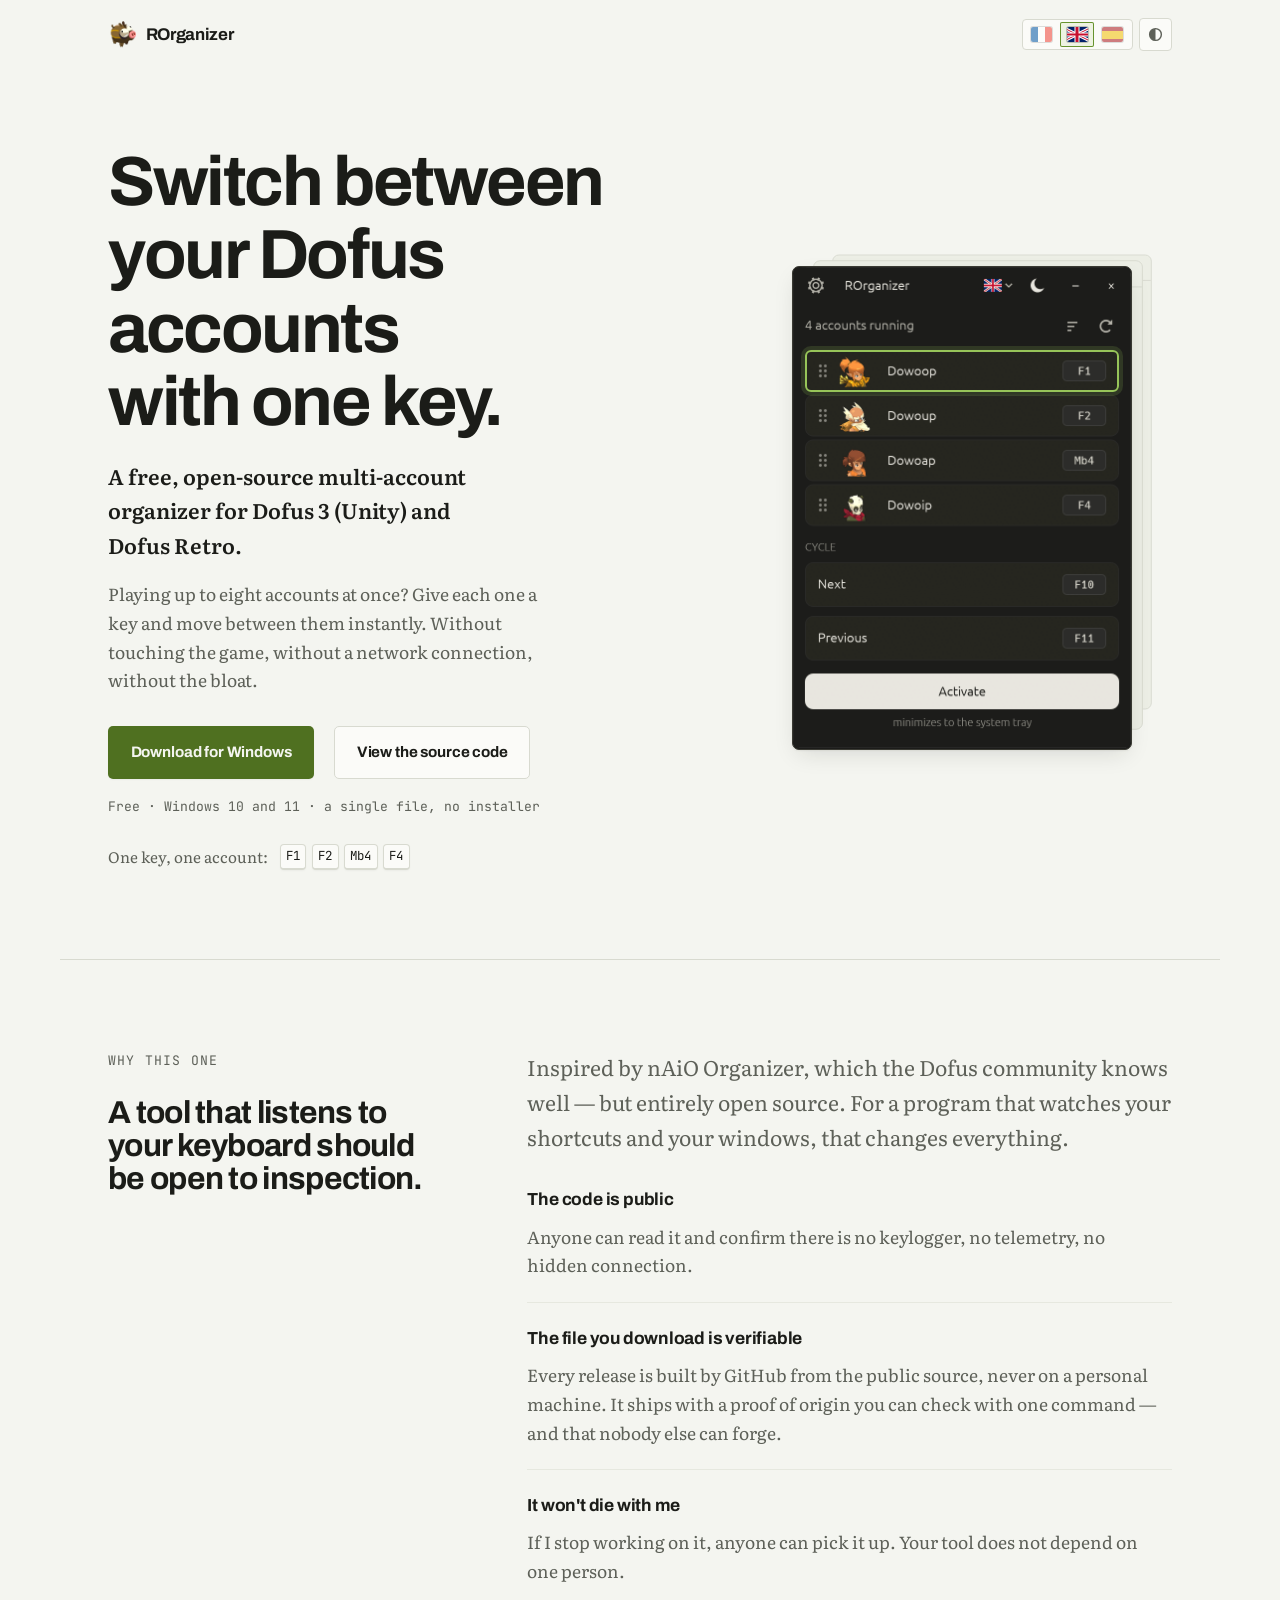
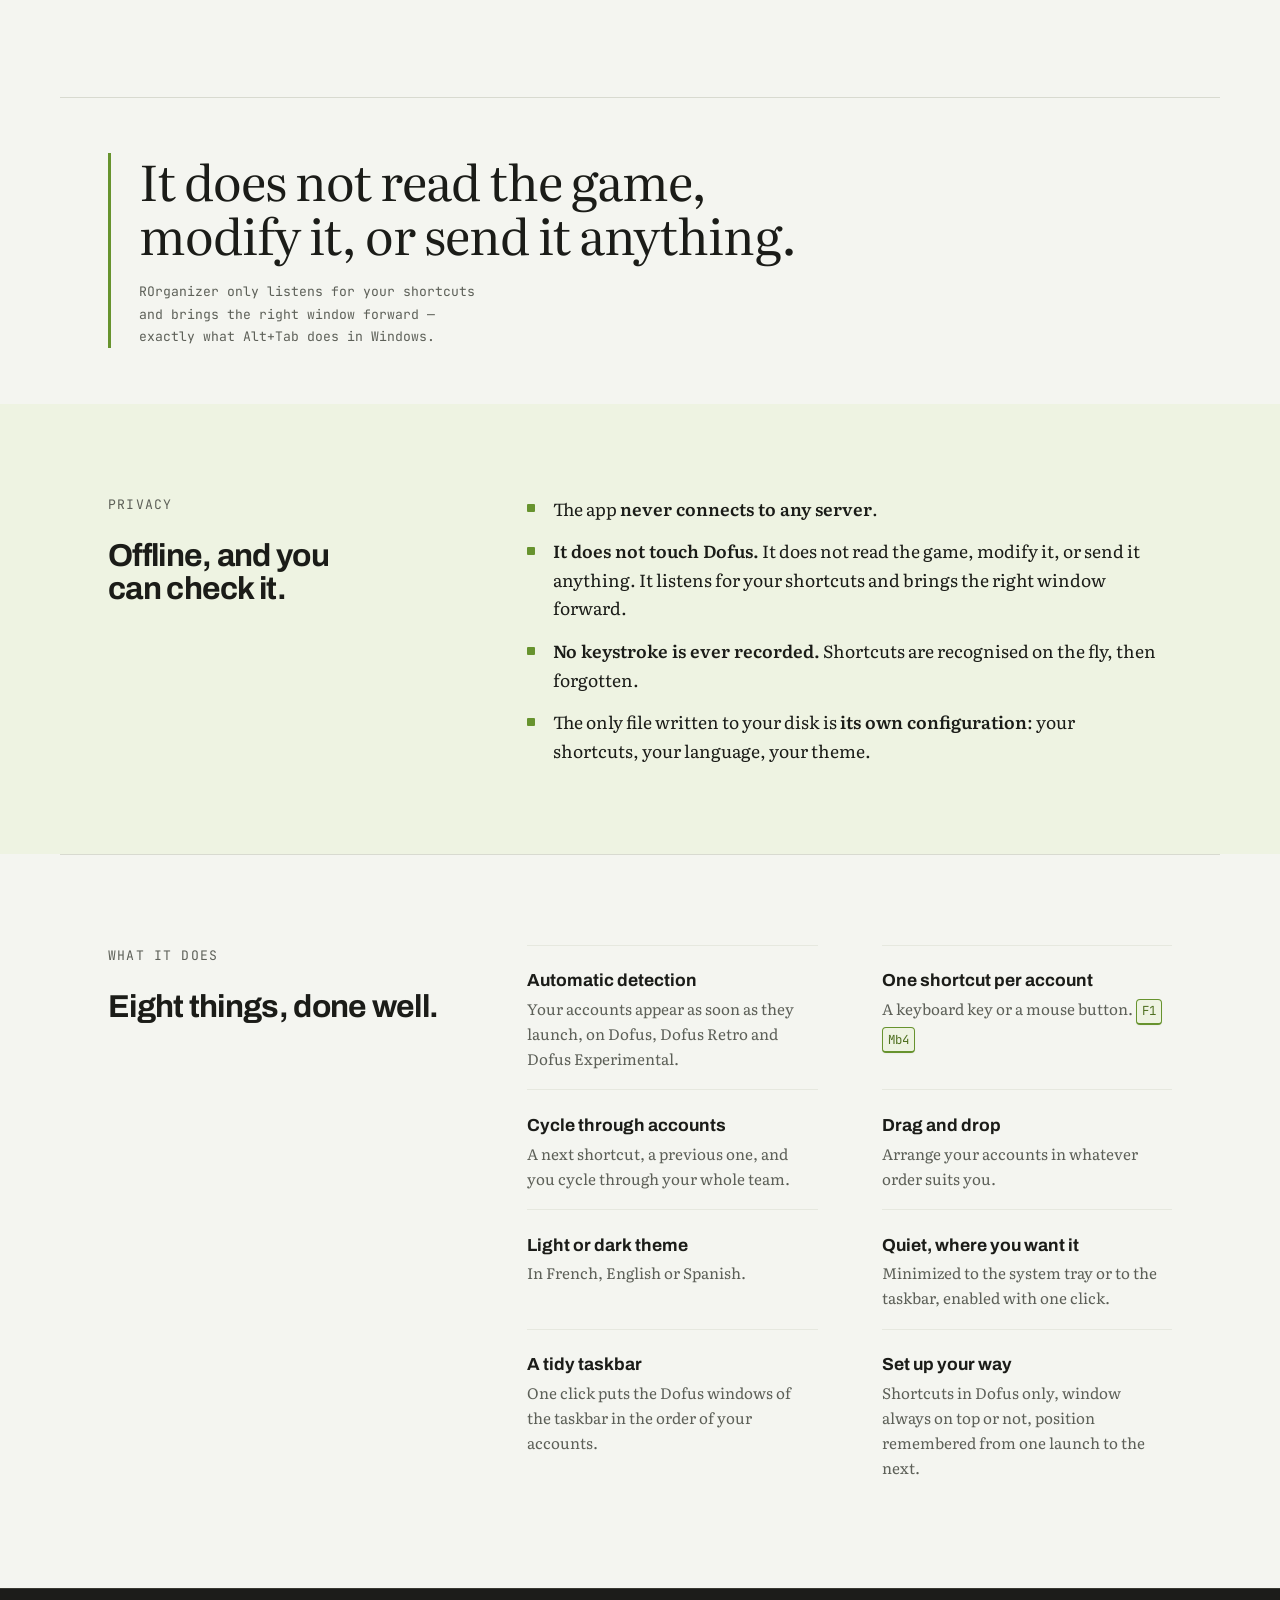
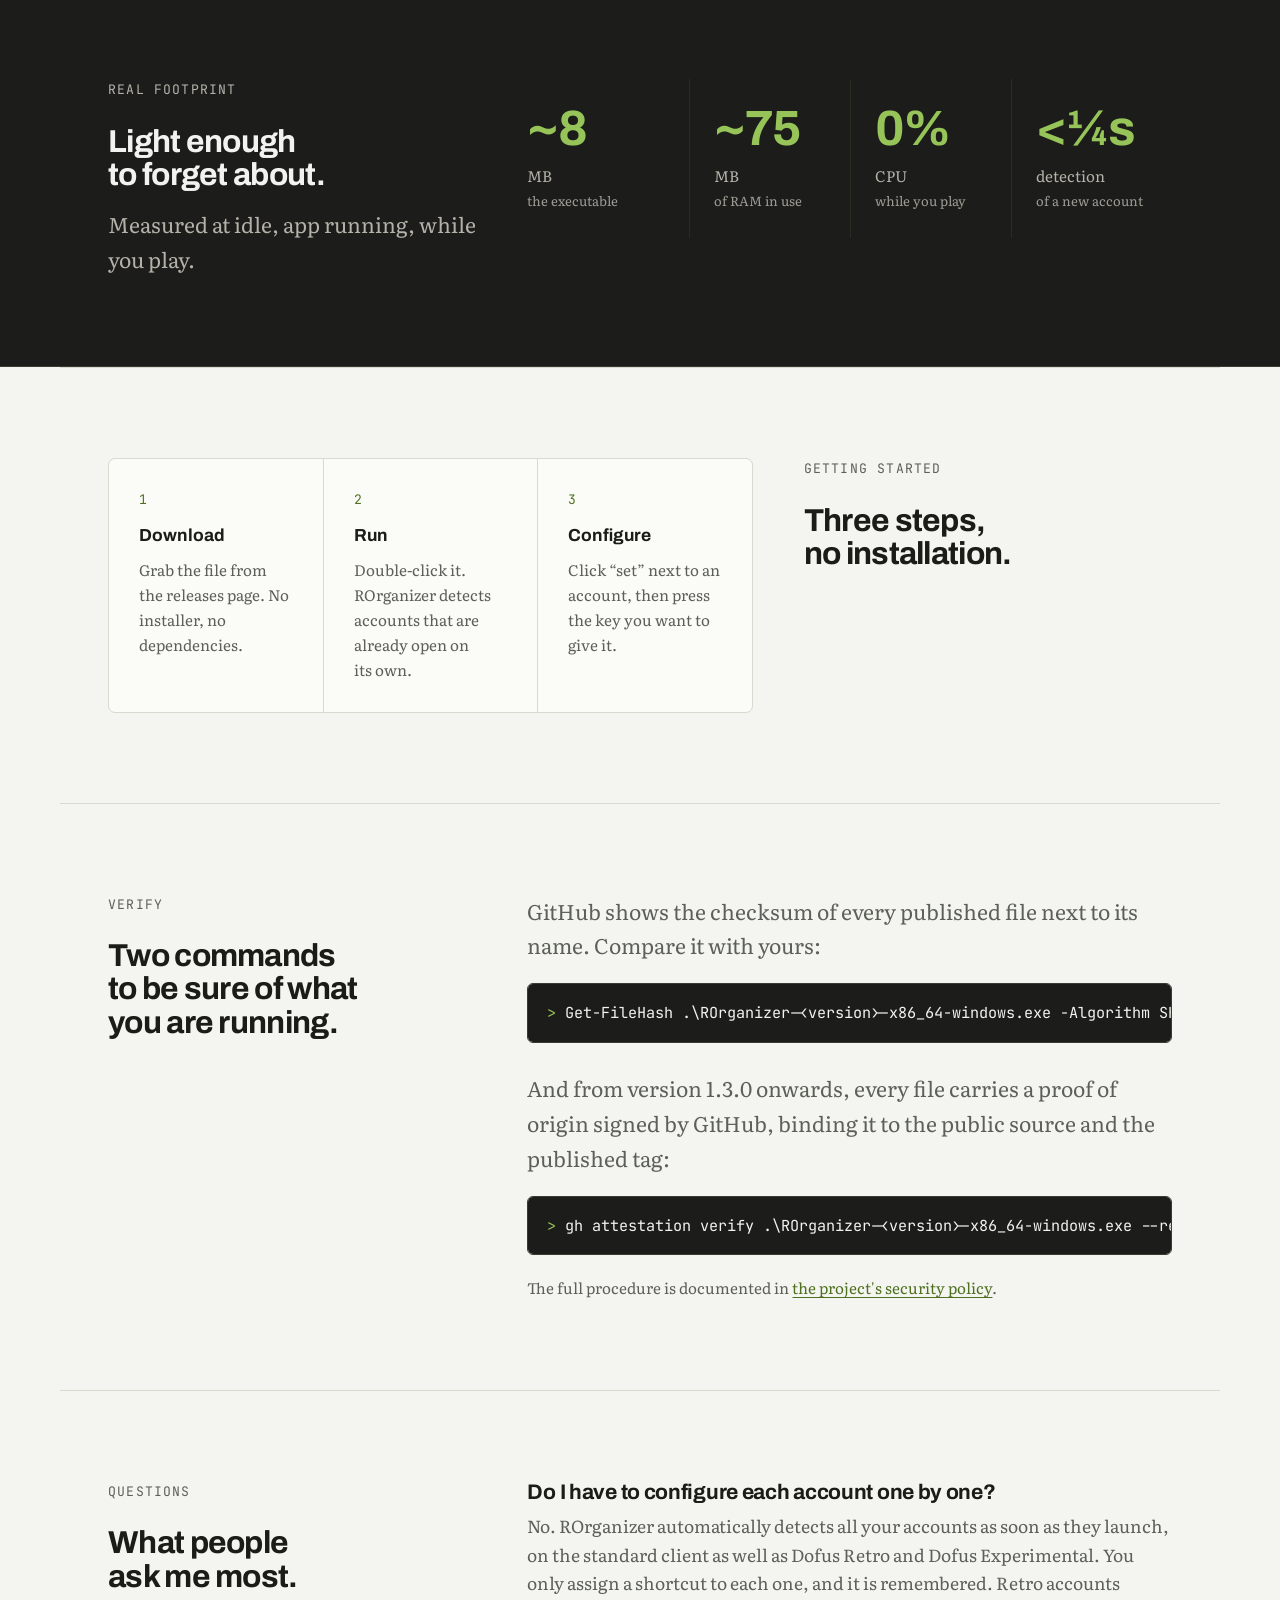
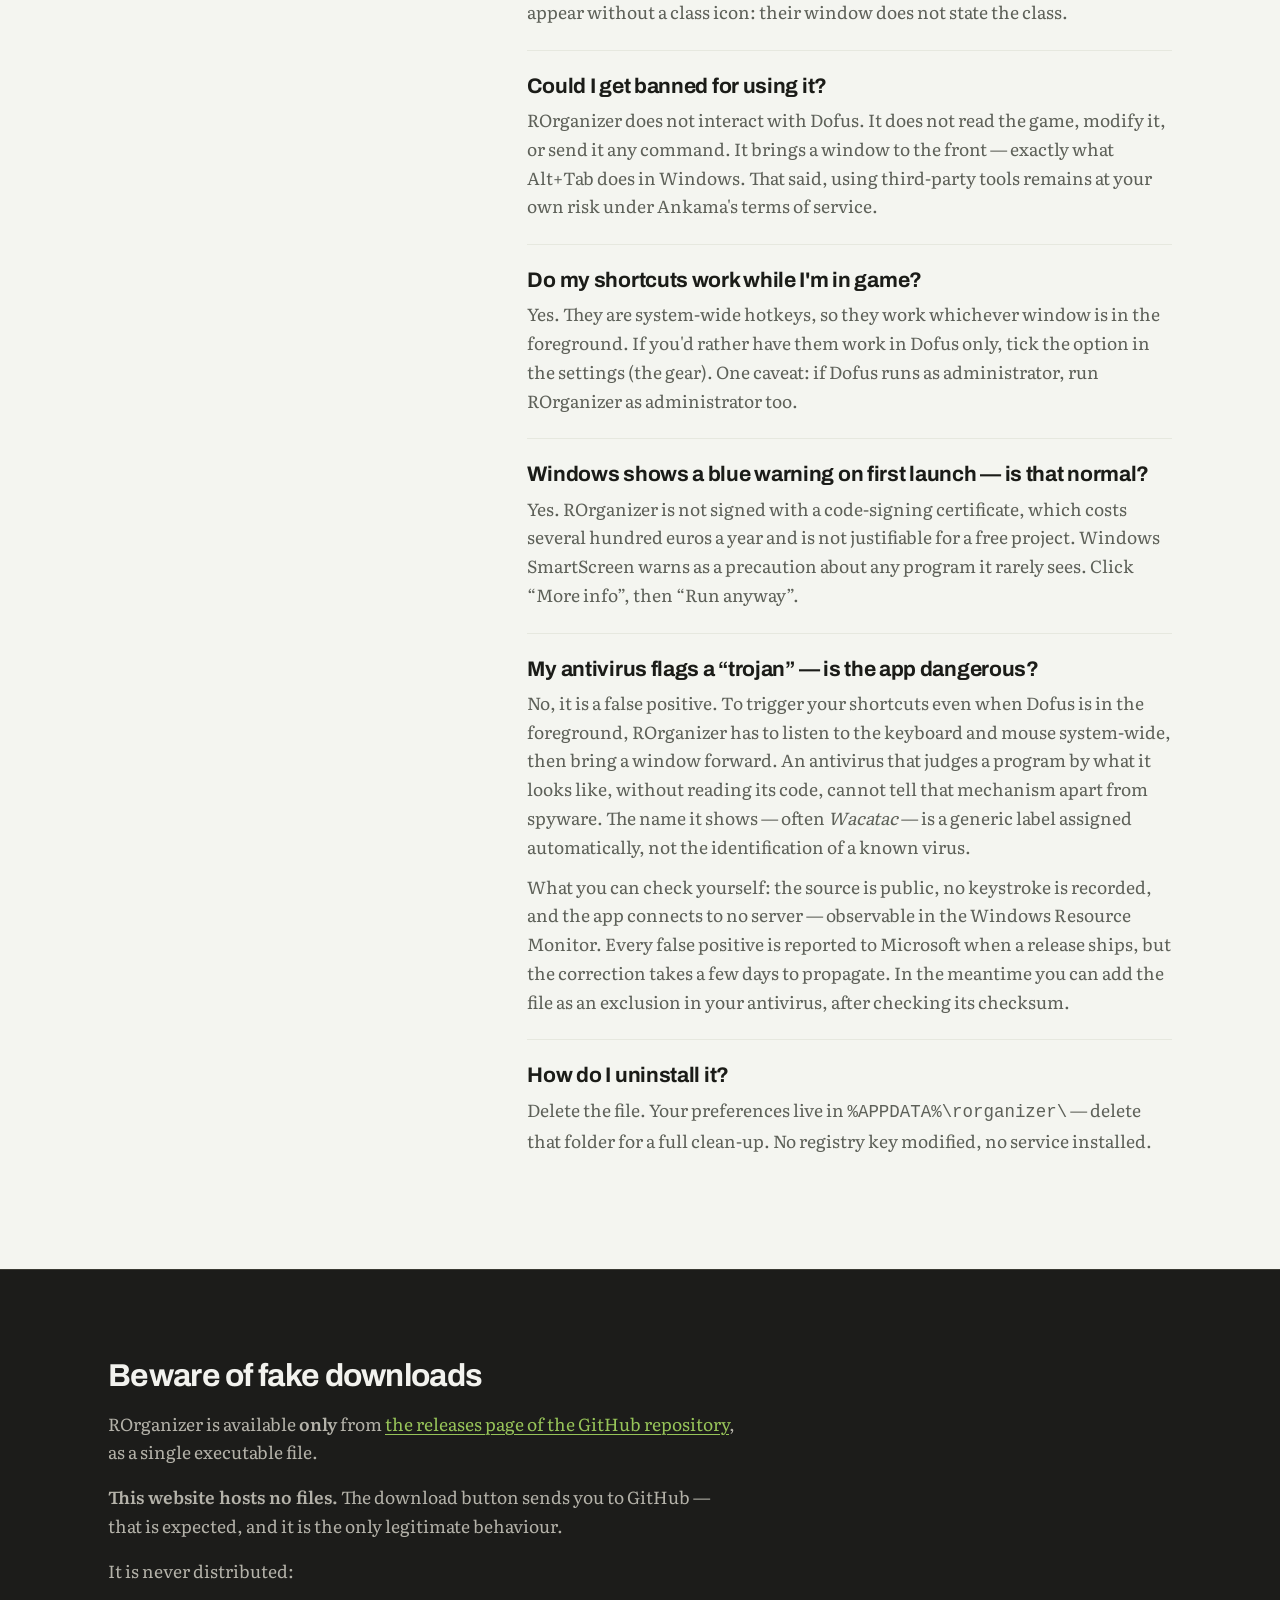
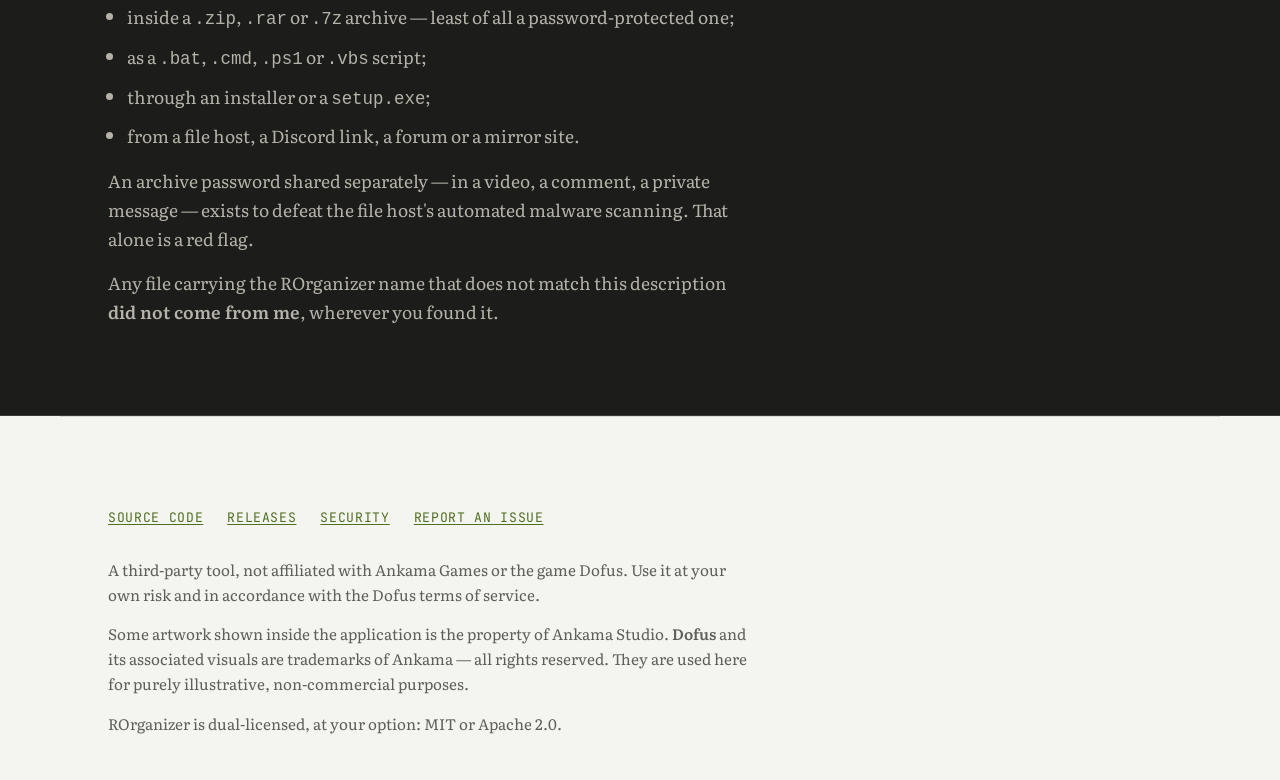
==== commit a46a5229: "docs: site et READMEs pour les nouvelles fonctionnalités - Site : « Huit choses, bien faites », avec" ====
--- a/site/en/index.html
+++ b/site/en/index.html
@@ -177,16 +177,18 @@
   <section class="wrap band split">
     <div>
       <p class="eyebrow">What it does</p>
-      <h2>Six things, done well.</h2>
+      <h2>Eight things, done well.</h2>
     </div>
     <div>
       <ul class="features">
         <li><strong>Automatic detection</strong><span>Your accounts appear as soon as they launch, on Dofus, Dofus Retro and Dofus Experimental.</span></li>
-        <li><strong>One shortcut per account</strong><span>A keyboard key or a mouse button. <span class="key key--set">F3</span> <span class="key key--set">Mb4</span></span></li>
+        <li><strong>One shortcut per account</strong><span>A keyboard key or a mouse button. <span class="key key--set">F1</span> <span class="key key--set">Mb4</span></span></li>
         <li><strong>Cycle through accounts</strong><span>A next shortcut, a previous one, and you cycle through your whole team.</span></li>
         <li><strong>Drag and drop</strong><span>Arrange your accounts in whatever order suits you.</span></li>
         <li><strong>Light or dark theme</strong><span>In French, English or Spanish.</span></li>
-        <li><strong>Quiet in the system tray</strong><span>Enable or disable it with one click, without quitting.</span></li>
+        <li><strong>Quiet, where you want it</strong><span>Minimized to the system tray or to the taskbar, enabled with one click.</span></li>
+        <li><strong>A tidy taskbar</strong><span>One click puts the Dofus windows of the taskbar in the order of your accounts.</span></li>
+        <li><strong>Set up your way</strong><span>Shortcuts in Dofus only, window always on top or not, position remembered from one launch to the next.</span></li>
       </ul>
     </div>
   </section>
@@ -263,7 +265,7 @@
       </div>
       <div>
         <h3>Do my shortcuts work while I'm in game?</h3>
-        <p>Yes. They are system-wide hotkeys, so they work whichever window is in the foreground. One caveat: if Dofus runs as administrator, run ROrganizer as administrator too.</p>
+        <p>Yes. They are system-wide hotkeys, so they work whichever window is in the foreground. If you'd rather have them work in Dofus only, tick the option in the settings (the gear). One caveat: if Dofus runs as administrator, run ROrganizer as administrator too.</p>
       </div>
       <div>
         <h3>Windows shows a blue warning on first launch — is that normal?</h3>
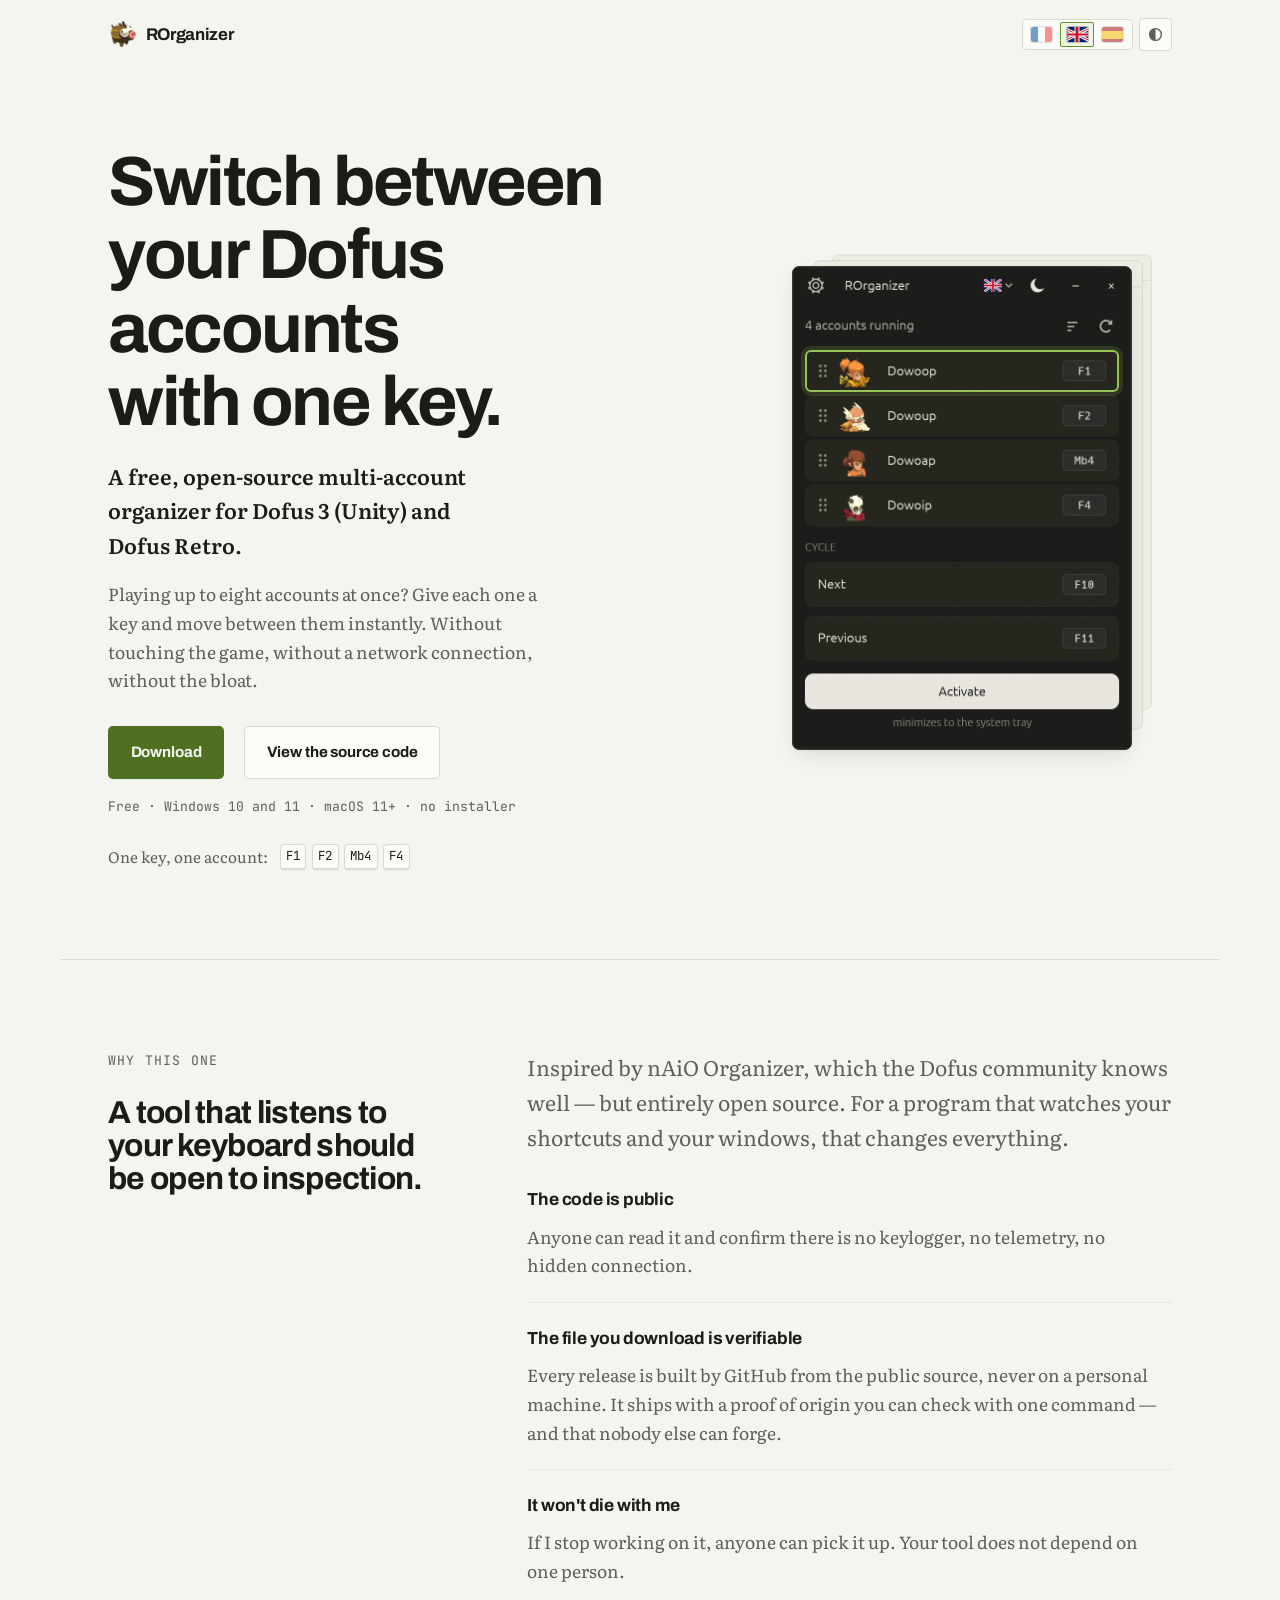
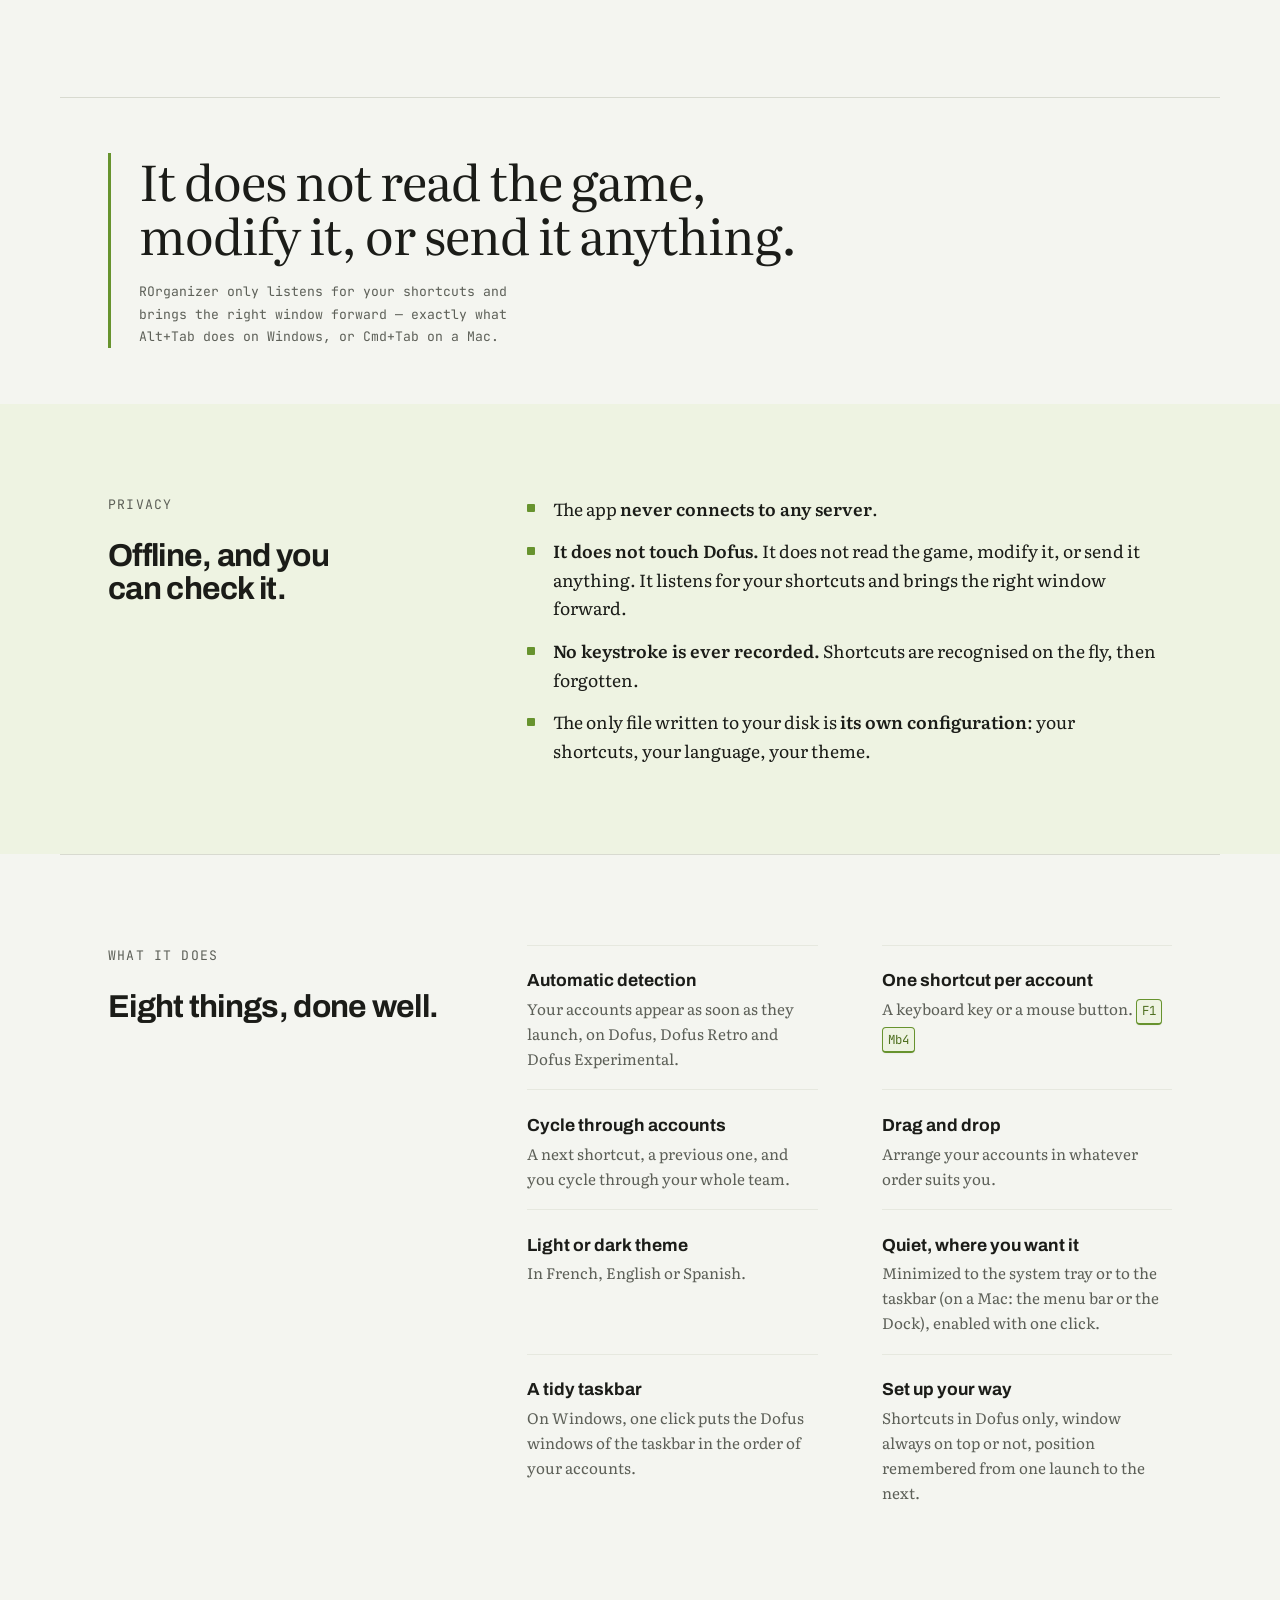
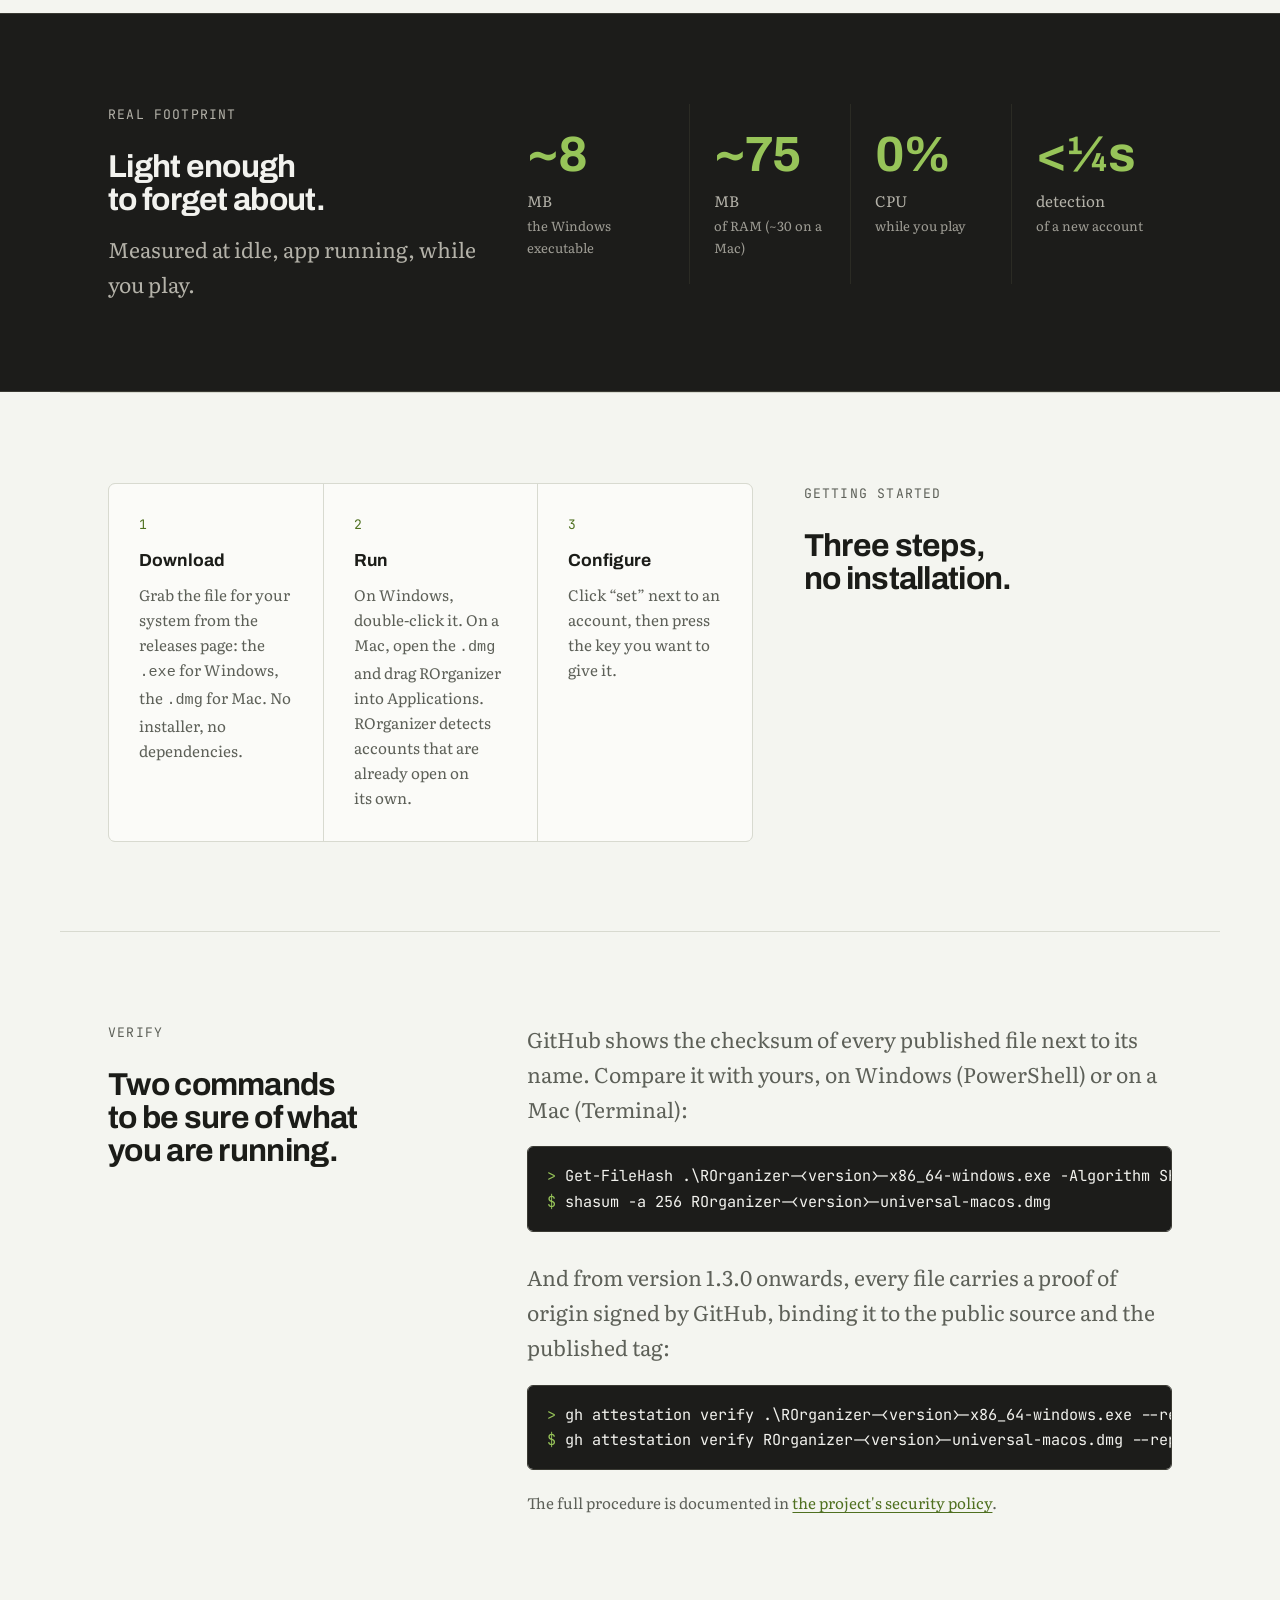
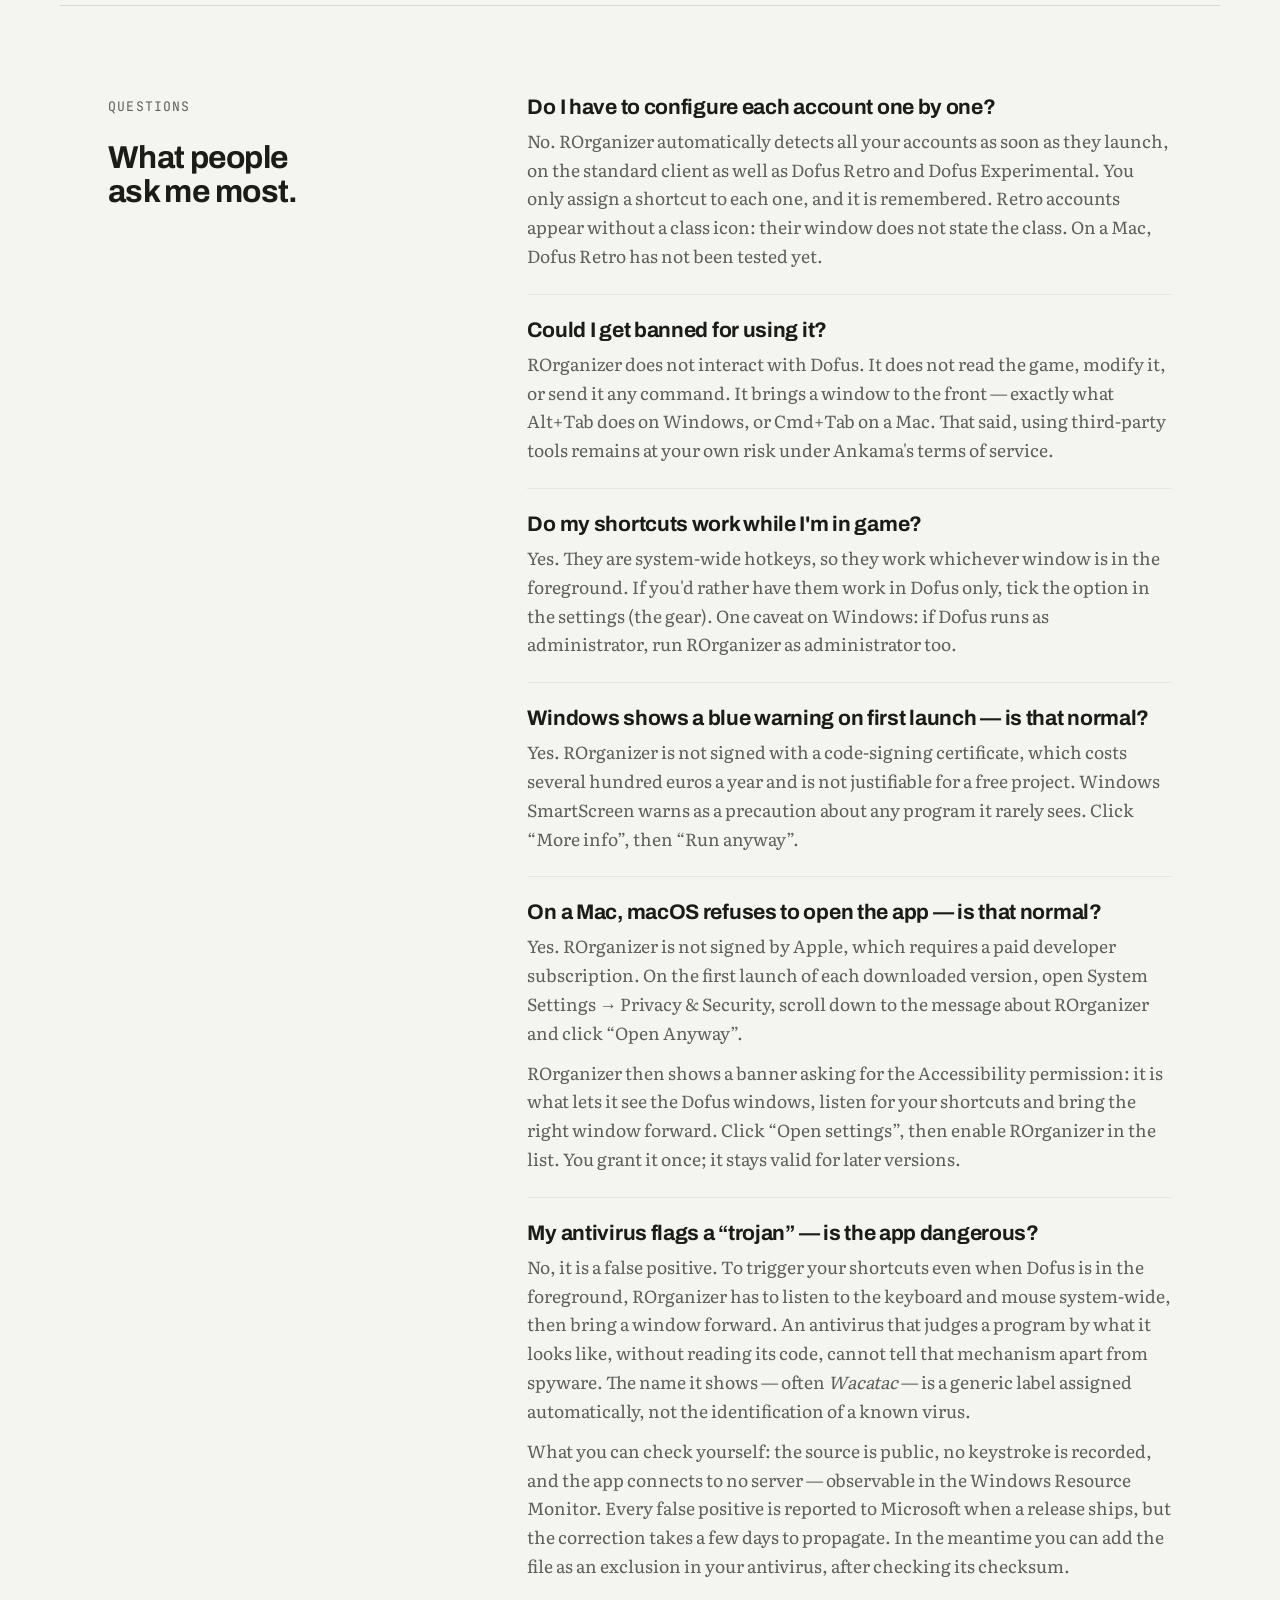
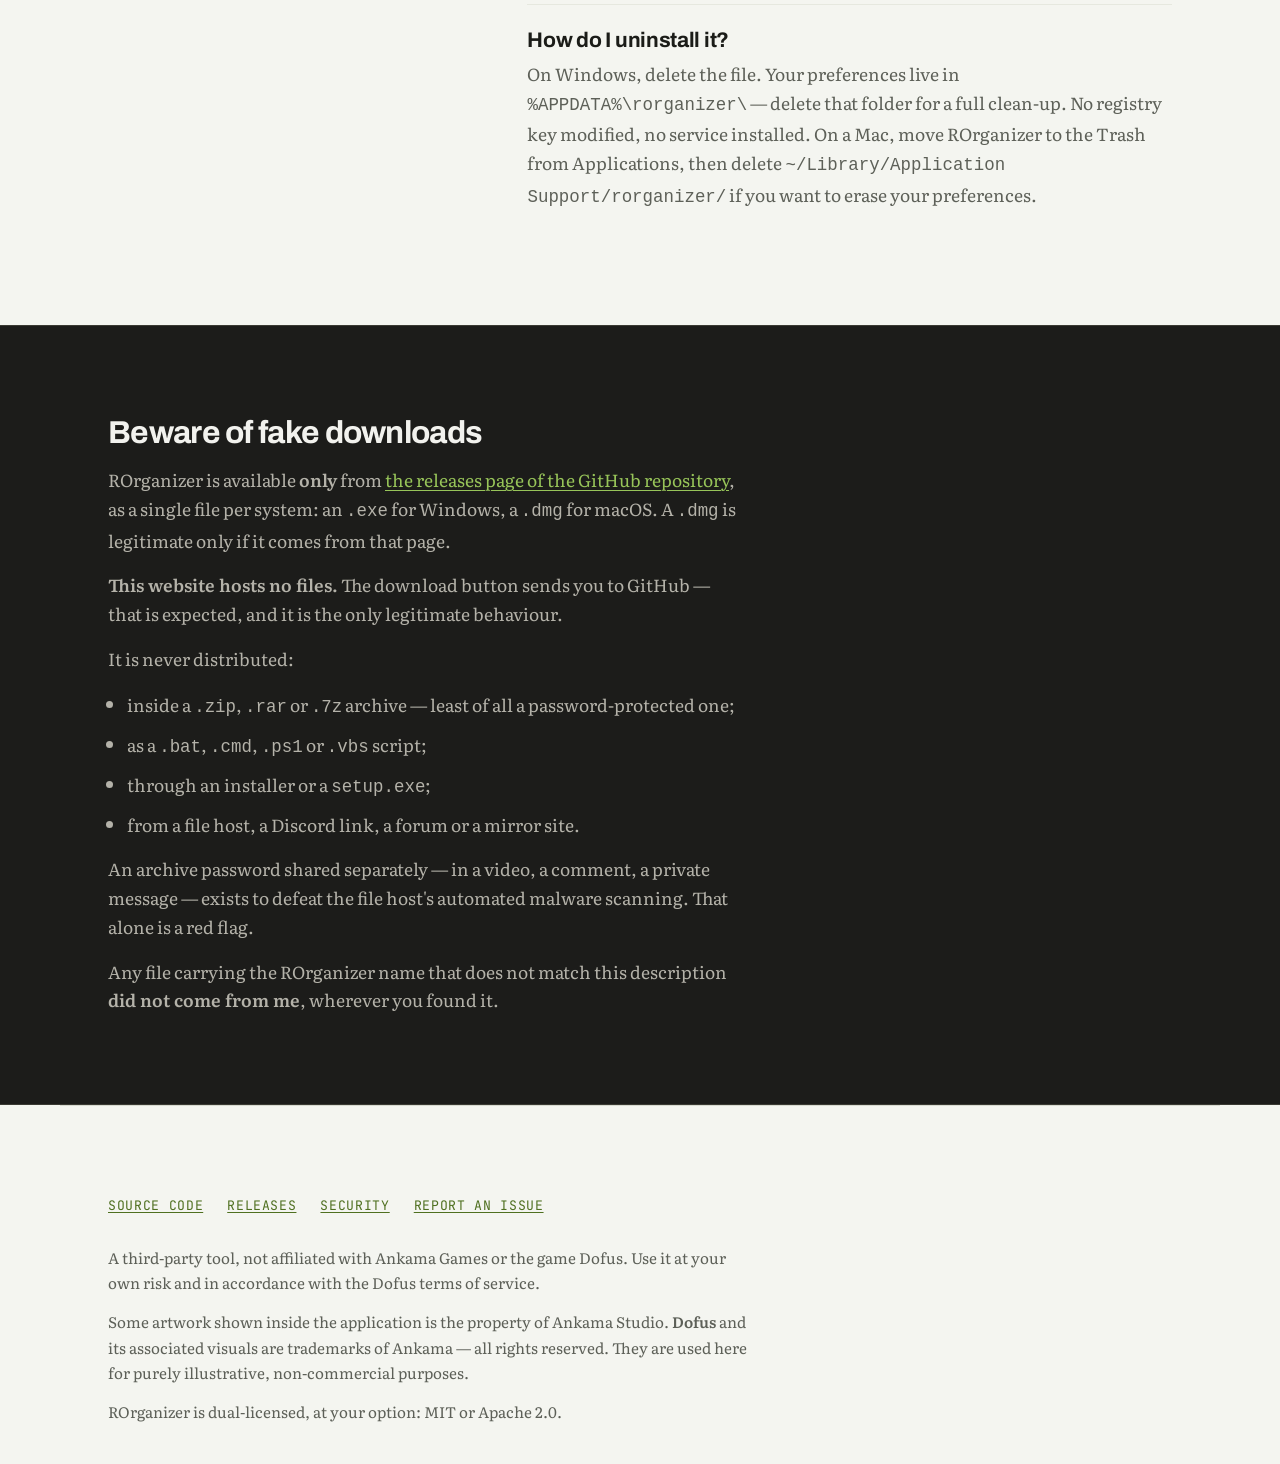
==== commit 6d66ff60: "docs: installation et vérification sur macOS - READMEs FR/EN/ES : téléchargement du .dmg, « Ouvrir q" ====
--- a/site/en/index.html
+++ b/site/en/index.html
@@ -4,7 +4,7 @@
 <meta charset="utf-8">
 <meta name="viewport" content="width=device-width, initial-scale=1">
 <title>ROrganizer — Dofus 3 (Unity) &amp; Retro multi-account organizer</title>
-<meta name="description" content="Free and open-source multi-account organizer for Dofus 3 (Unity) and Dofus Retro. Switch between your accounts with a single key or mouse button. Offline, no telemetry, Windows 10 and 11.">
+<meta name="description" content="Free and open-source multi-account organizer for Dofus 3 (Unity) and Dofus Retro. Switch between your accounts with a single key or mouse button. Offline, no telemetry, Windows 10/11 and macOS 11+.">
 
 <link rel="canonical" href="https://rorganizer.loulouw-labs.fr/en/">
 <link rel="alternate" hreflang="fr" href="https://rorganizer.loulouw-labs.fr/fr/">
@@ -41,7 +41,7 @@
   "name": "ROrganizer",
   "url": "https://rorganizer.loulouw-labs.fr/en/",
   "applicationCategory": "UtilitiesApplication",
-  "operatingSystem": "Windows 10, Windows 11",
+  "operatingSystem": "Windows 10, Windows 11, macOS 11+",
   "inLanguage": "en",
   "isAccessibleForFree": true,
   "license": ["https://opensource.org/licenses/MIT", "https://www.apache.org/licenses/LICENSE-2.0"],
@@ -102,10 +102,10 @@
       <p class="hero__tagline">A free, open-source multi-account organizer for Dofus 3 (Unity) and Dofus Retro.</p>
       <p class="hero__body">Playing up to eight accounts at once? Give each one a key and move between them instantly. Without touching the game, without a network connection, without the bloat.</p>
       <div class="hero__actions">
-        <a class="btn btn--primary" href="https://github.com/Loulouw/ROrganizer/releases/latest">Download for Windows</a>
+        <a class="btn btn--primary" href="https://github.com/Loulouw/ROrganizer/releases/latest">Download</a>
         <a class="btn btn--ghost" href="https://github.com/Loulouw/ROrganizer">View the source code</a>
       </div>
-      <p class="hero__note">Free · Windows 10 and 11 · a single file, no installer</p>
+      <p class="hero__note">Free · Windows 10 and 11 · macOS 11+ · no installer</p>
       <p class="hero__demo">
         One key, one account:
         <span class="demo-keys" aria-hidden="true">
@@ -153,7 +153,7 @@
 
   <section class="wrap band band--tight">
     <p class="pull">It does not read the game, modify it, or send it anything.
-      <span>ROrganizer only listens for your shortcuts and brings the right window forward — exactly what Alt+Tab does in Windows.</span>
+      <span>ROrganizer only listens for your shortcuts and brings the right window forward — exactly what Alt+Tab does on Windows, or Cmd+Tab on a Mac.</span>
     </p>
   </section>
 
@@ -186,8 +186,8 @@
         <li><strong>Cycle through accounts</strong><span>A next shortcut, a previous one, and you cycle through your whole team.</span></li>
         <li><strong>Drag and drop</strong><span>Arrange your accounts in whatever order suits you.</span></li>
         <li><strong>Light or dark theme</strong><span>In French, English or Spanish.</span></li>
-        <li><strong>Quiet, where you want it</strong><span>Minimized to the system tray or to the taskbar, enabled with one click.</span></li>
-        <li><strong>A tidy taskbar</strong><span>One click puts the Dofus windows of the taskbar in the order of your accounts.</span></li>
+        <li><strong>Quiet, where you want it</strong><span>Minimized to the system tray or to the taskbar (on a Mac: the menu bar or the Dock), enabled with one click.</span></li>
+        <li><strong>A tidy taskbar</strong><span>On Windows, one click puts the Dofus windows of the taskbar in the order of your accounts.</span></li>
         <li><strong>Set up your way</strong><span>Shortcuts in Dofus only, window always on top or not, position remembered from one launch to the next.</span></li>
       </ul>
     </div>
@@ -203,11 +203,11 @@
     <dl class="metrics">
       <div>
         <dt>~8</dt>
-        <dd>MB<small>the executable</small></dd>
+        <dd>MB<small>the Windows executable</small></dd>
       </div>
       <div>
         <dt>~75</dt>
-        <dd>MB<small>of RAM in use</small></dd>
+        <dd>MB<small>of RAM (~30 on a Mac)</small></dd>
       </div>
       <div>
         <dt>0%</dt>
@@ -228,8 +228,8 @@
     </div>
     <div>
       <ol class="steps">
-        <li><strong>Download</strong><p>Grab the file from the releases page. No installer, no dependencies.</p></li>
-        <li><strong>Run</strong><p>Double-click it. ROrganizer detects accounts that are already open on its own.</p></li>
+        <li><strong>Download</strong><p>Grab the file for your system from the releases page: the <code>.exe</code> for Windows, the <code>.dmg</code> for Mac. No installer, no dependencies.</p></li>
+        <li><strong>Run</strong><p>On Windows, double-click it. On a Mac, open the <code>.dmg</code> and drag ROrganizer into Applications. ROrganizer detects accounts that are already open on its own.</p></li>
         <li><strong>Configure</strong><p>Click “set” next to an account, then press the key you want to give it.</p></li>
       </ol>
     </div>
@@ -241,10 +241,12 @@
       <h2>Two commands to be sure of what you are running.</h2>
     </div>
     <div>
-      <p class="lede">GitHub shows the checksum of every published file next to its name. Compare it with yours:</p>
-      <pre class="term" style="margin-top:1.25rem"><span class="prompt">&gt;</span> Get-FileHash .\ROrganizer-&lt;version&gt;-x86_64-windows.exe -Algorithm SHA256</pre>
+      <p class="lede">GitHub shows the checksum of every published file next to its name. Compare it with yours, on Windows (PowerShell) or on a Mac (Terminal):</p>
+      <pre class="term" style="margin-top:1.25rem"><span class="prompt">&gt;</span> Get-FileHash .\ROrganizer-&lt;version&gt;-x86_64-windows.exe -Algorithm SHA256
+<span class="prompt">$</span> shasum -a 256 ROrganizer-&lt;version&gt;-universal-macos.dmg</pre>
       <p class="lede" style="margin-top:1.75rem">And from version 1.3.0 onwards, every file carries a proof of origin signed by GitHub, binding it to the public source and the published tag:</p>
-      <pre class="term" style="margin-top:1.25rem"><span class="prompt">&gt;</span> gh attestation verify .\ROrganizer-&lt;version&gt;-x86_64-windows.exe --repo Loulouw/ROrganizer</pre>
+      <pre class="term" style="margin-top:1.25rem"><span class="prompt">&gt;</span> gh attestation verify .\ROrganizer-&lt;version&gt;-x86_64-windows.exe --repo Loulouw/ROrganizer
+<span class="prompt">$</span> gh attestation verify ROrganizer-&lt;version&gt;-universal-macos.dmg --repo Loulouw/ROrganizer</pre>
       <p style="margin-top:1.25rem;color:var(--ink-soft);font-size:var(--fs-sm)">The full procedure is documented in <a href="https://github.com/Loulouw/ROrganizer/blob/main/SECURITY.md#security-english">the project's security policy</a>.</p>
     </div>
   </section>
@@ -257,19 +259,24 @@
     <div class="faq">
       <div>
         <h3>Do I have to configure each account one by one?</h3>
-        <p>No. ROrganizer automatically detects all your accounts as soon as they launch, on the standard client as well as Dofus Retro and Dofus Experimental. You only assign a shortcut to each one, and it is remembered. Retro accounts appear without a class icon: their window does not state the class.</p>
+        <p>No. ROrganizer automatically detects all your accounts as soon as they launch, on the standard client as well as Dofus Retro and Dofus Experimental. You only assign a shortcut to each one, and it is remembered. Retro accounts appear without a class icon: their window does not state the class. On a Mac, Dofus Retro has not been tested yet.</p>
       </div>
       <div>
         <h3>Could I get banned for using it?</h3>
-        <p>ROrganizer does not interact with Dofus. It does not read the game, modify it, or send it any command. It brings a window to the front — exactly what Alt+Tab does in Windows. That said, using third-party tools remains at your own risk under Ankama's terms of service.</p>
+        <p>ROrganizer does not interact with Dofus. It does not read the game, modify it, or send it any command. It brings a window to the front — exactly what Alt+Tab does on Windows, or Cmd+Tab on a Mac. That said, using third-party tools remains at your own risk under Ankama's terms of service.</p>
       </div>
       <div>
         <h3>Do my shortcuts work while I'm in game?</h3>
-        <p>Yes. They are system-wide hotkeys, so they work whichever window is in the foreground. If you'd rather have them work in Dofus only, tick the option in the settings (the gear). One caveat: if Dofus runs as administrator, run ROrganizer as administrator too.</p>
+        <p>Yes. They are system-wide hotkeys, so they work whichever window is in the foreground. If you'd rather have them work in Dofus only, tick the option in the settings (the gear). One caveat on Windows: if Dofus runs as administrator, run ROrganizer as administrator too.</p>
       </div>
       <div>
         <h3>Windows shows a blue warning on first launch — is that normal?</h3>
         <p>Yes. ROrganizer is not signed with a code-signing certificate, which costs several hundred euros a year and is not justifiable for a free project. Windows SmartScreen warns as a precaution about any program it rarely sees. Click “More info”, then “Run anyway”.</p>
+      </div>
+      <div>
+        <h3>On a Mac, macOS refuses to open the app — is that normal?</h3>
+        <p>Yes. ROrganizer is not signed by Apple, which requires a paid developer subscription. On the first launch of each downloaded version, open System Settings → Privacy &amp; Security, scroll down to the message about ROrganizer and click “Open Anyway”.</p>
+        <p>ROrganizer then shows a banner asking for the Accessibility permission: it is what lets it see the Dofus windows, listen for your shortcuts and bring the right window forward. Click “Open settings”, then enable ROrganizer in the list. You grant it once; it stays valid for later versions.</p>
       </div>
       <div>
         <h3>My antivirus flags a “trojan” — is the app dangerous?</h3>
@@ -278,7 +285,7 @@
       </div>
       <div>
         <h3>How do I uninstall it?</h3>
-        <p>Delete the file. Your preferences live in <code>%APPDATA%\rorganizer\</code> — delete that folder for a full clean-up. No registry key modified, no service installed.</p>
+        <p>On Windows, delete the file. Your preferences live in <code>%APPDATA%\rorganizer\</code> — delete that folder for a full clean-up. No registry key modified, no service installed. On a Mac, move ROrganizer to the Trash from Applications, then delete <code>~/Library/Application Support/rorganizer/</code> if you want to erase your preferences.</p>
       </div>
     </div>
   </section>
@@ -286,7 +293,7 @@
   <section class="bleed bleed--dark">
     <div class="wrap band warn">
       <h2>Beware of fake downloads</h2>
-      <p>ROrganizer is available <strong>only</strong> from <a href="https://github.com/Loulouw/ROrganizer/releases">the releases page of the GitHub repository</a>, as a single executable file.</p>
+      <p>ROrganizer is available <strong>only</strong> from <a href="https://github.com/Loulouw/ROrganizer/releases">the releases page of the GitHub repository</a>, as a single file per system: an <code>.exe</code> for Windows, a <code>.dmg</code> for macOS. A <code>.dmg</code> is legitimate only if it comes from that page.</p>
       <p><strong>This website hosts no files.</strong> The download button sends you to GitHub — that is expected, and it is the only legitimate behaviour.</p>
       <p>It is never distributed:</p>
       <ul>
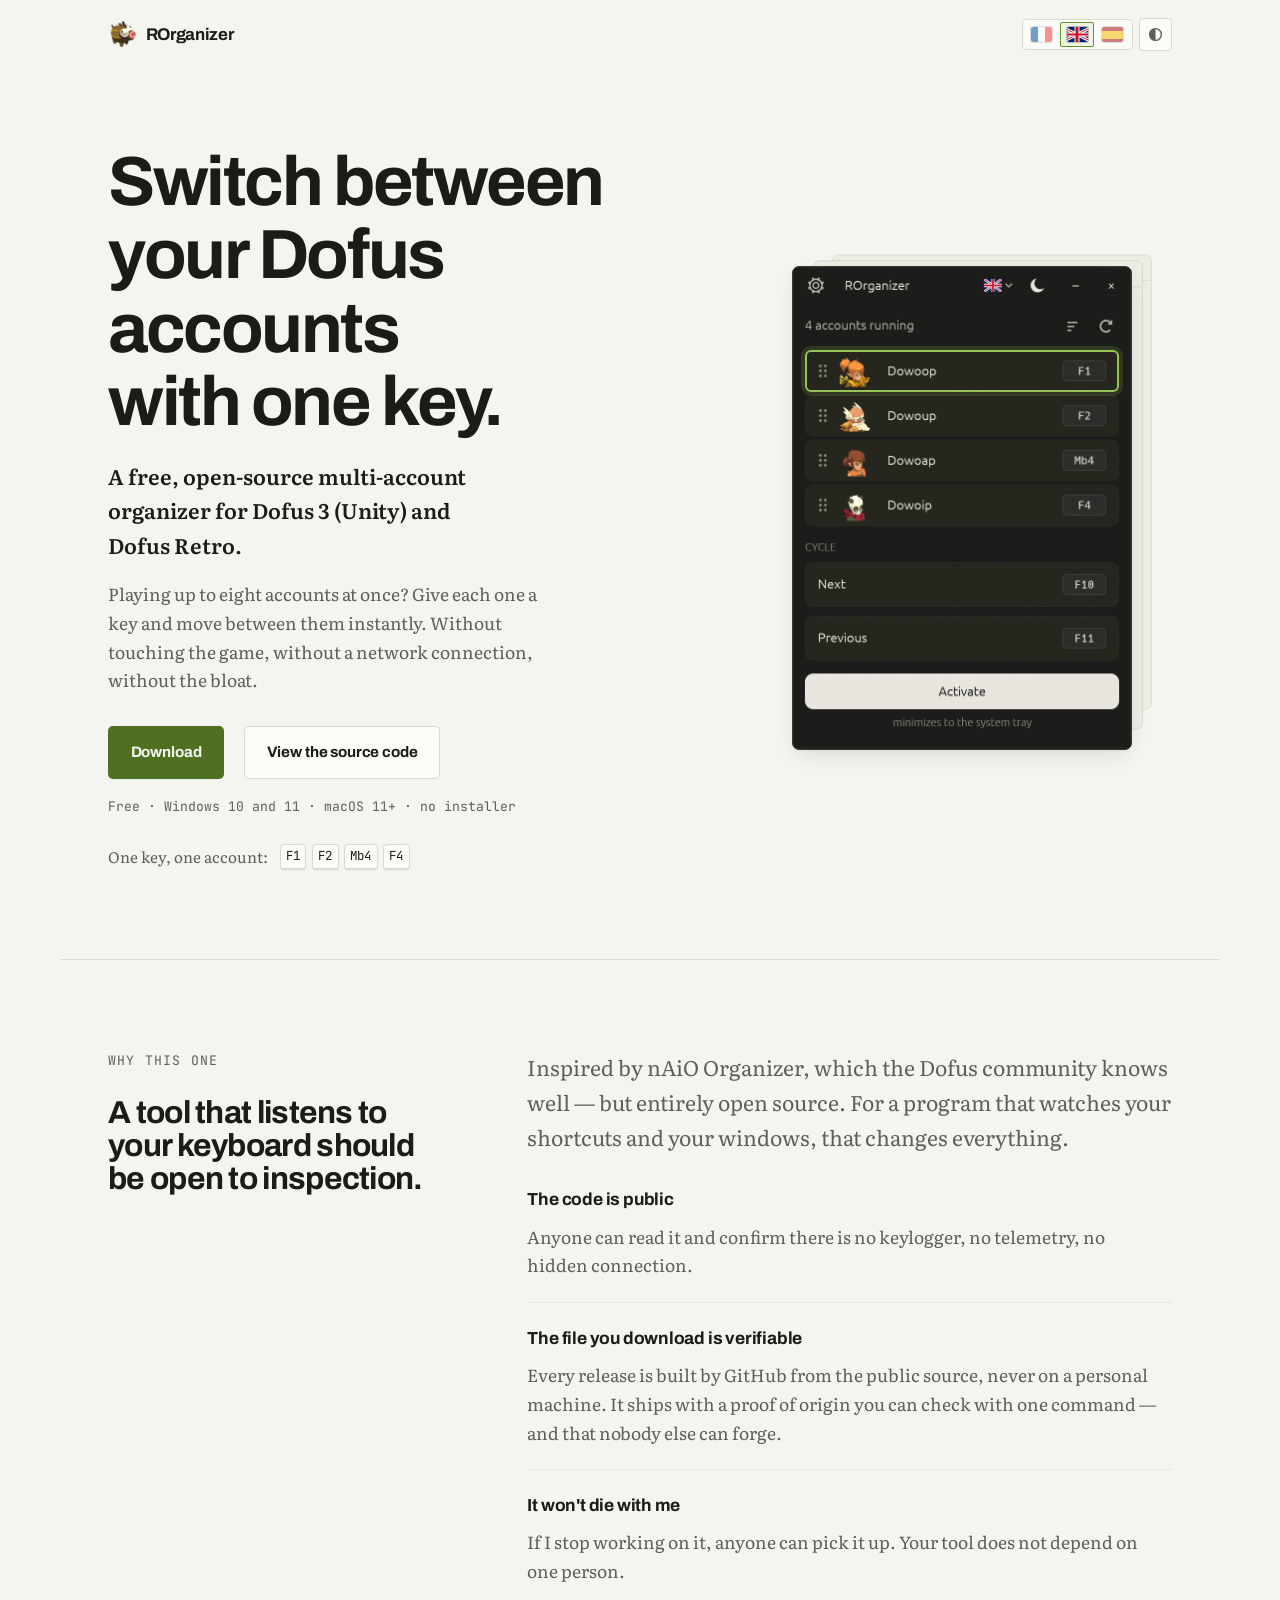
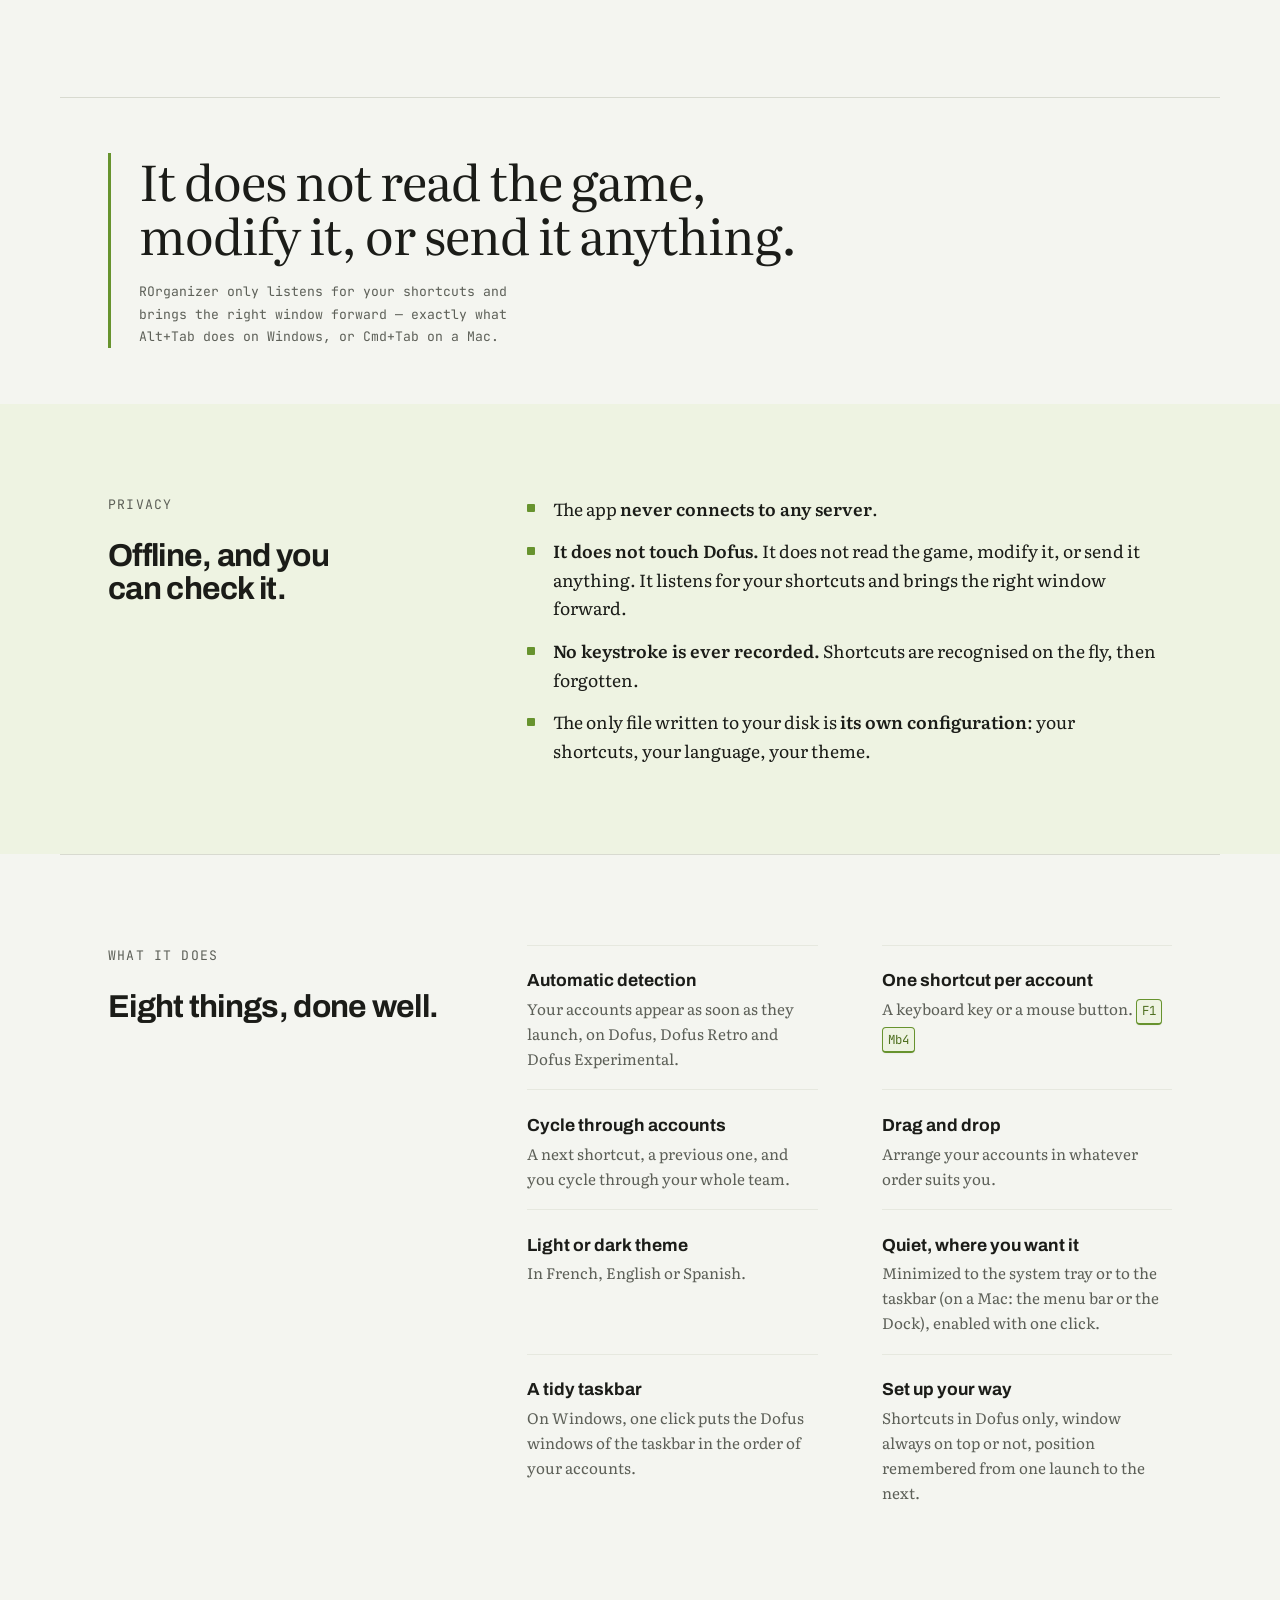
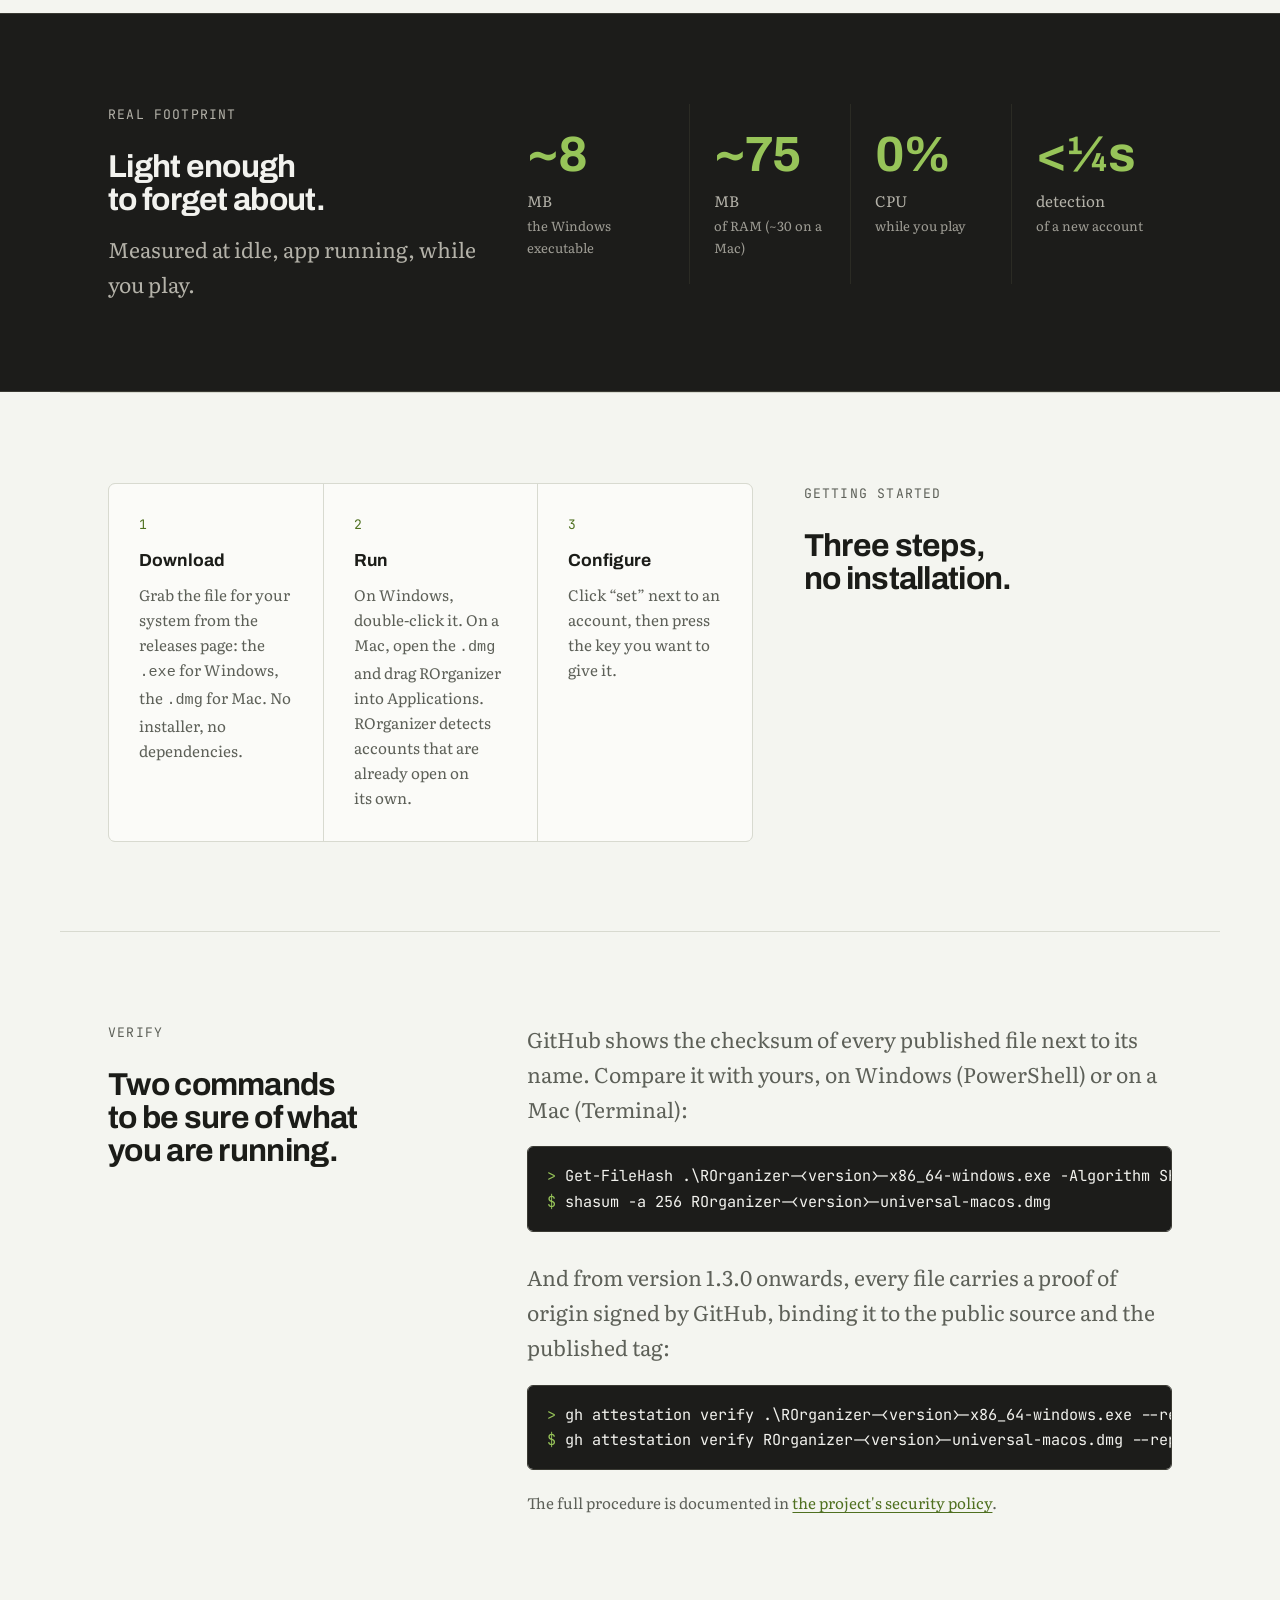
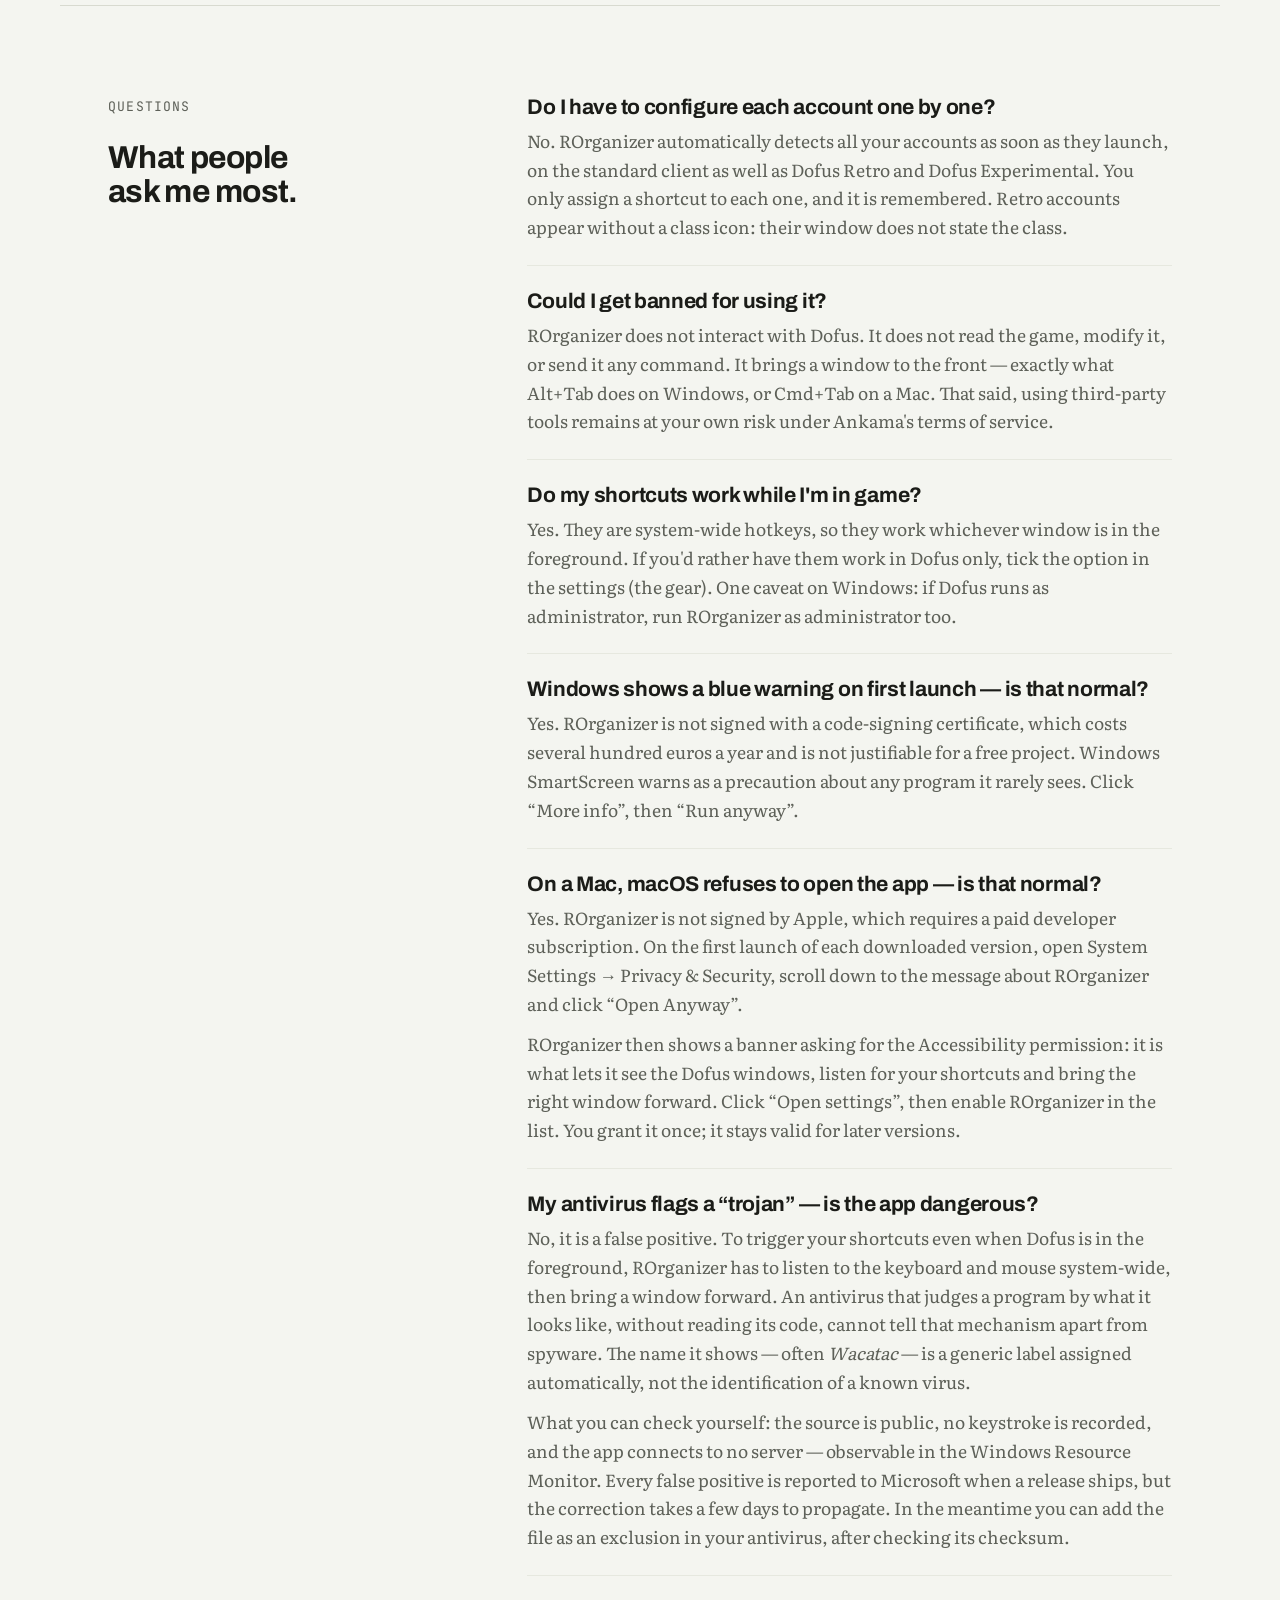
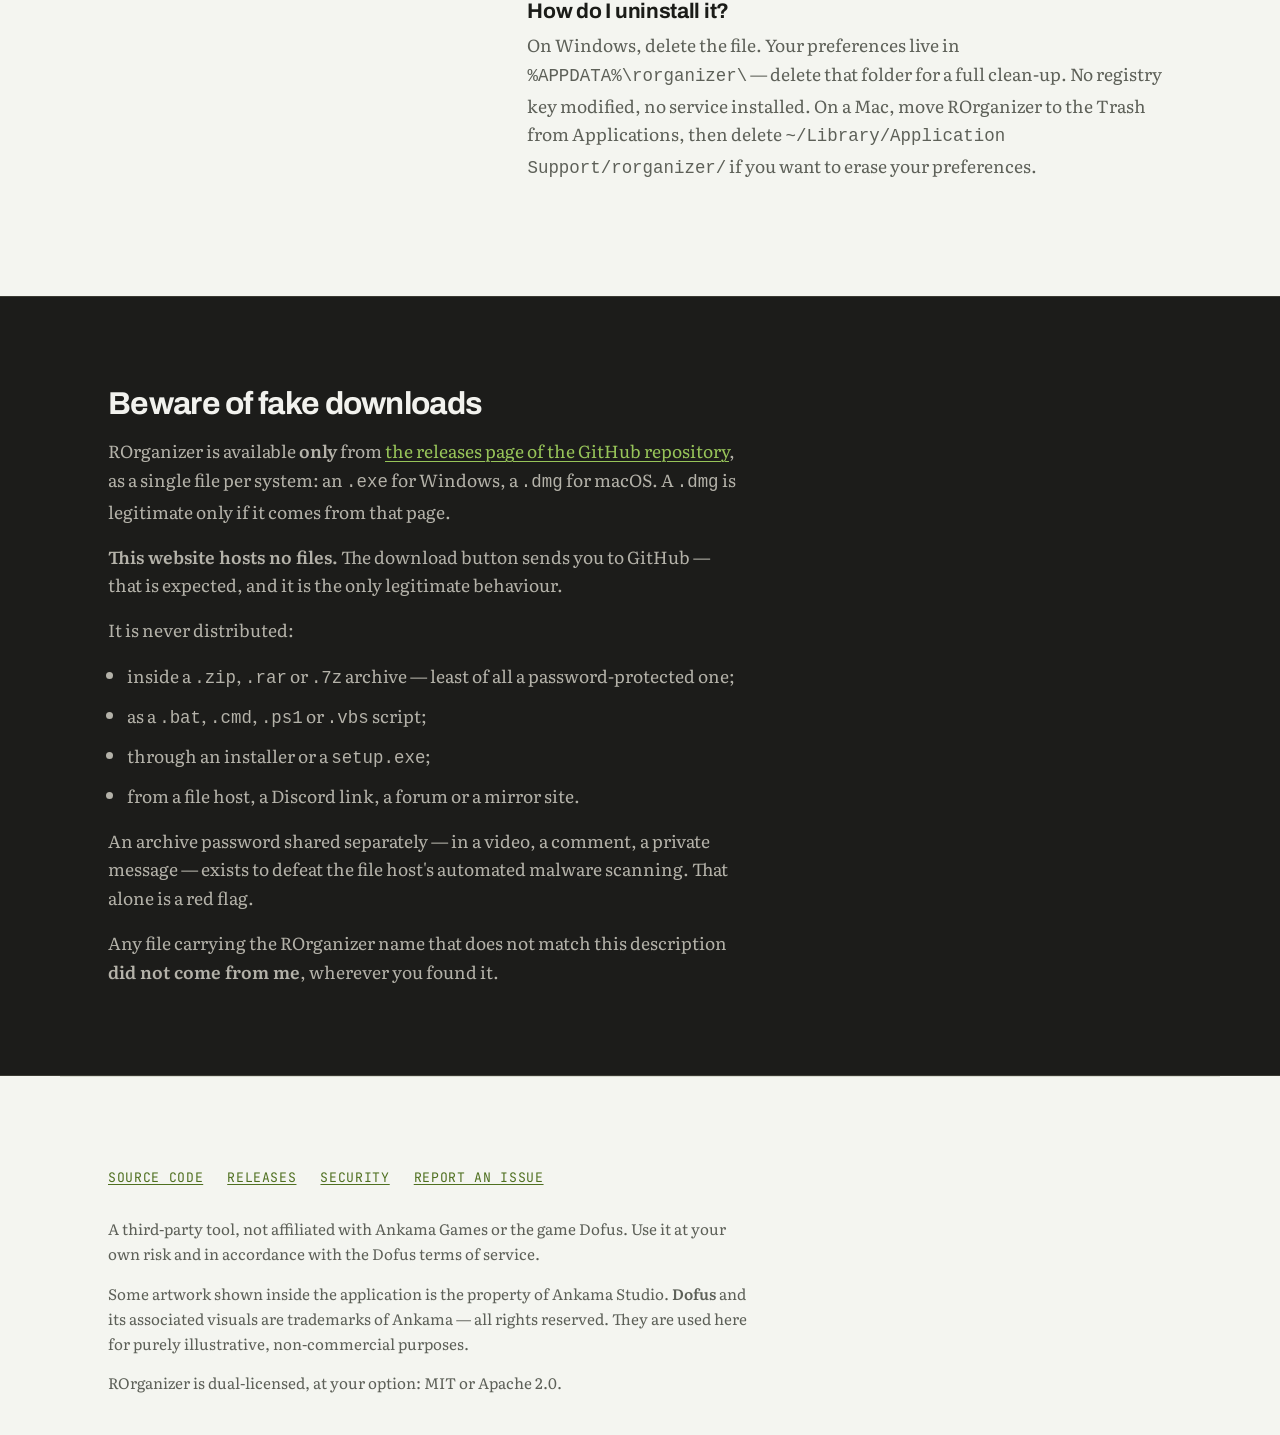
==== commit 8a08588c: "docs: FAQ sans mention de Rétro non testé sur Mac" ====
--- a/site/en/index.html
+++ b/site/en/index.html
@@ -259,7 +259,7 @@
     <div class="faq">
       <div>
         <h3>Do I have to configure each account one by one?</h3>
-        <p>No. ROrganizer automatically detects all your accounts as soon as they launch, on the standard client as well as Dofus Retro and Dofus Experimental. You only assign a shortcut to each one, and it is remembered. Retro accounts appear without a class icon: their window does not state the class. On a Mac, Dofus Retro has not been tested yet.</p>
+        <p>No. ROrganizer automatically detects all your accounts as soon as they launch, on the standard client as well as Dofus Retro and Dofus Experimental. You only assign a shortcut to each one, and it is remembered. Retro accounts appear without a class icon: their window does not state the class.</p>
       </div>
       <div>
         <h3>Could I get banned for using it?</h3>
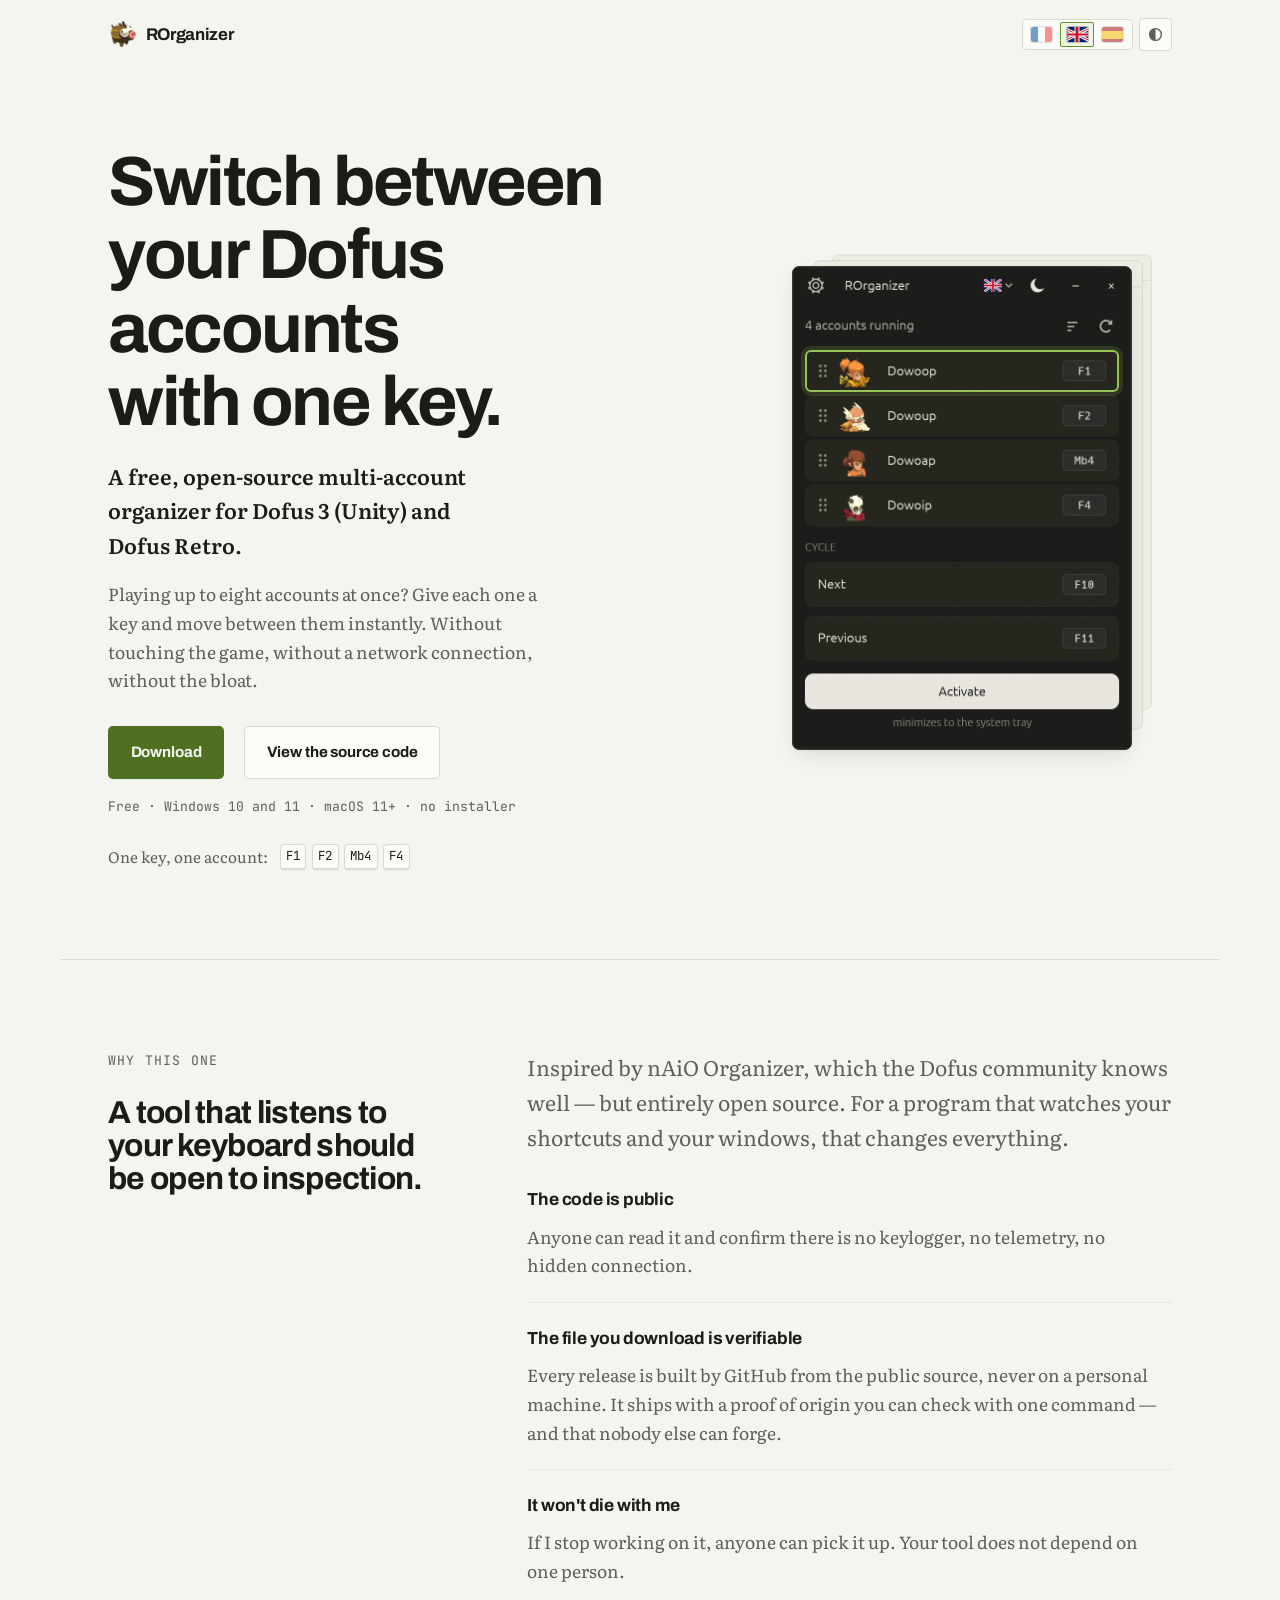
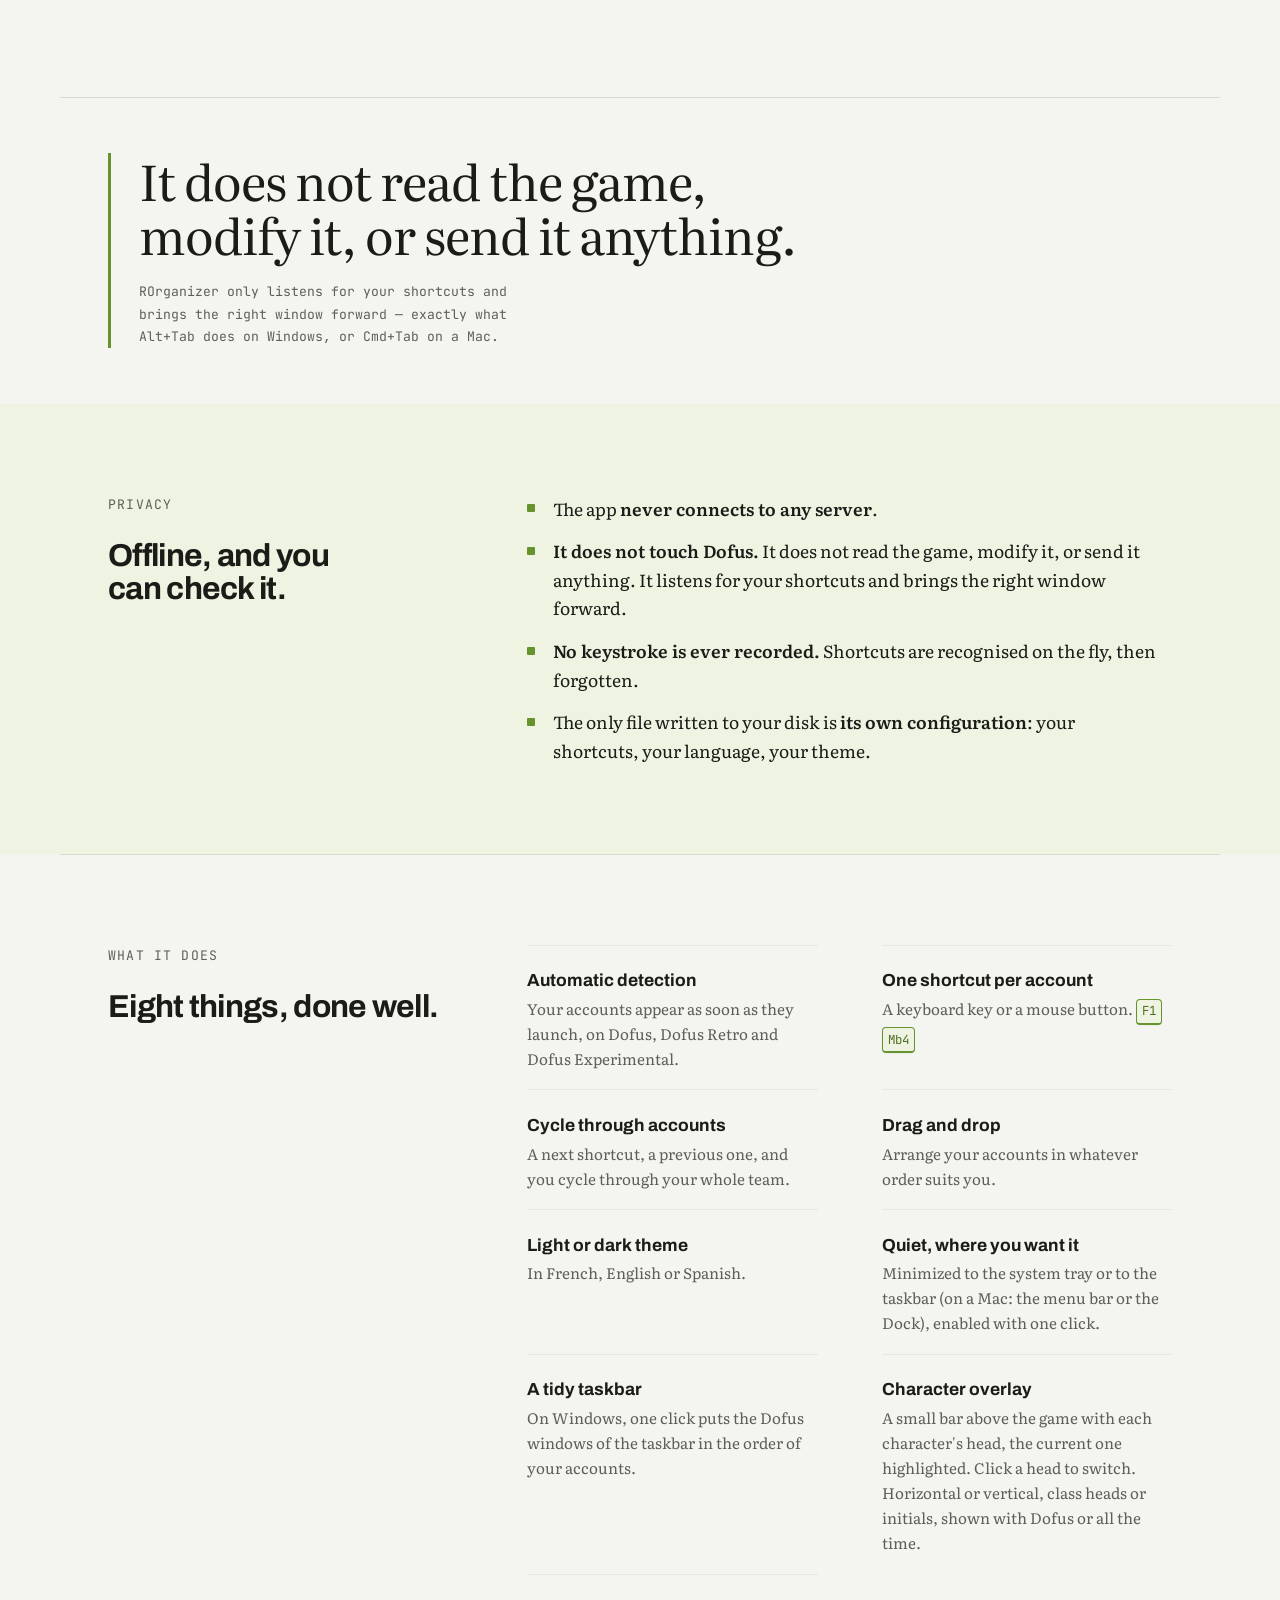
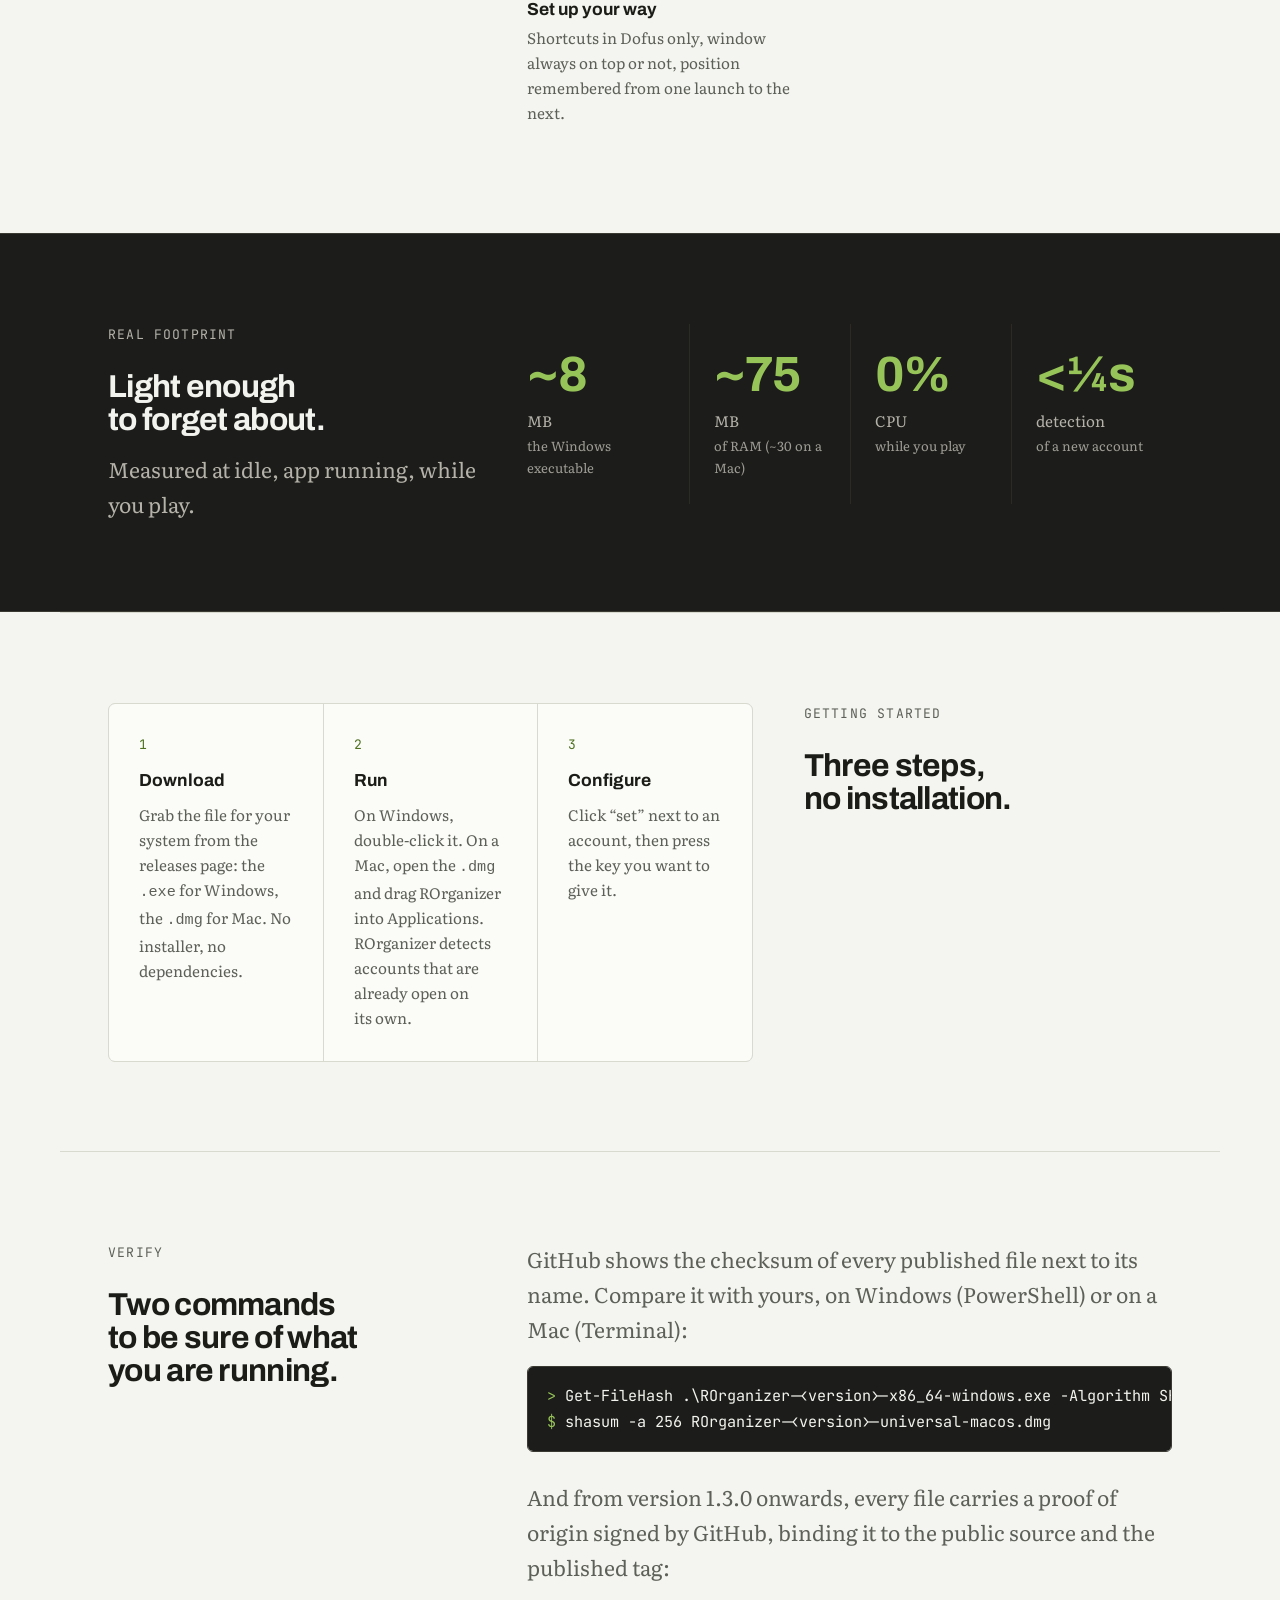
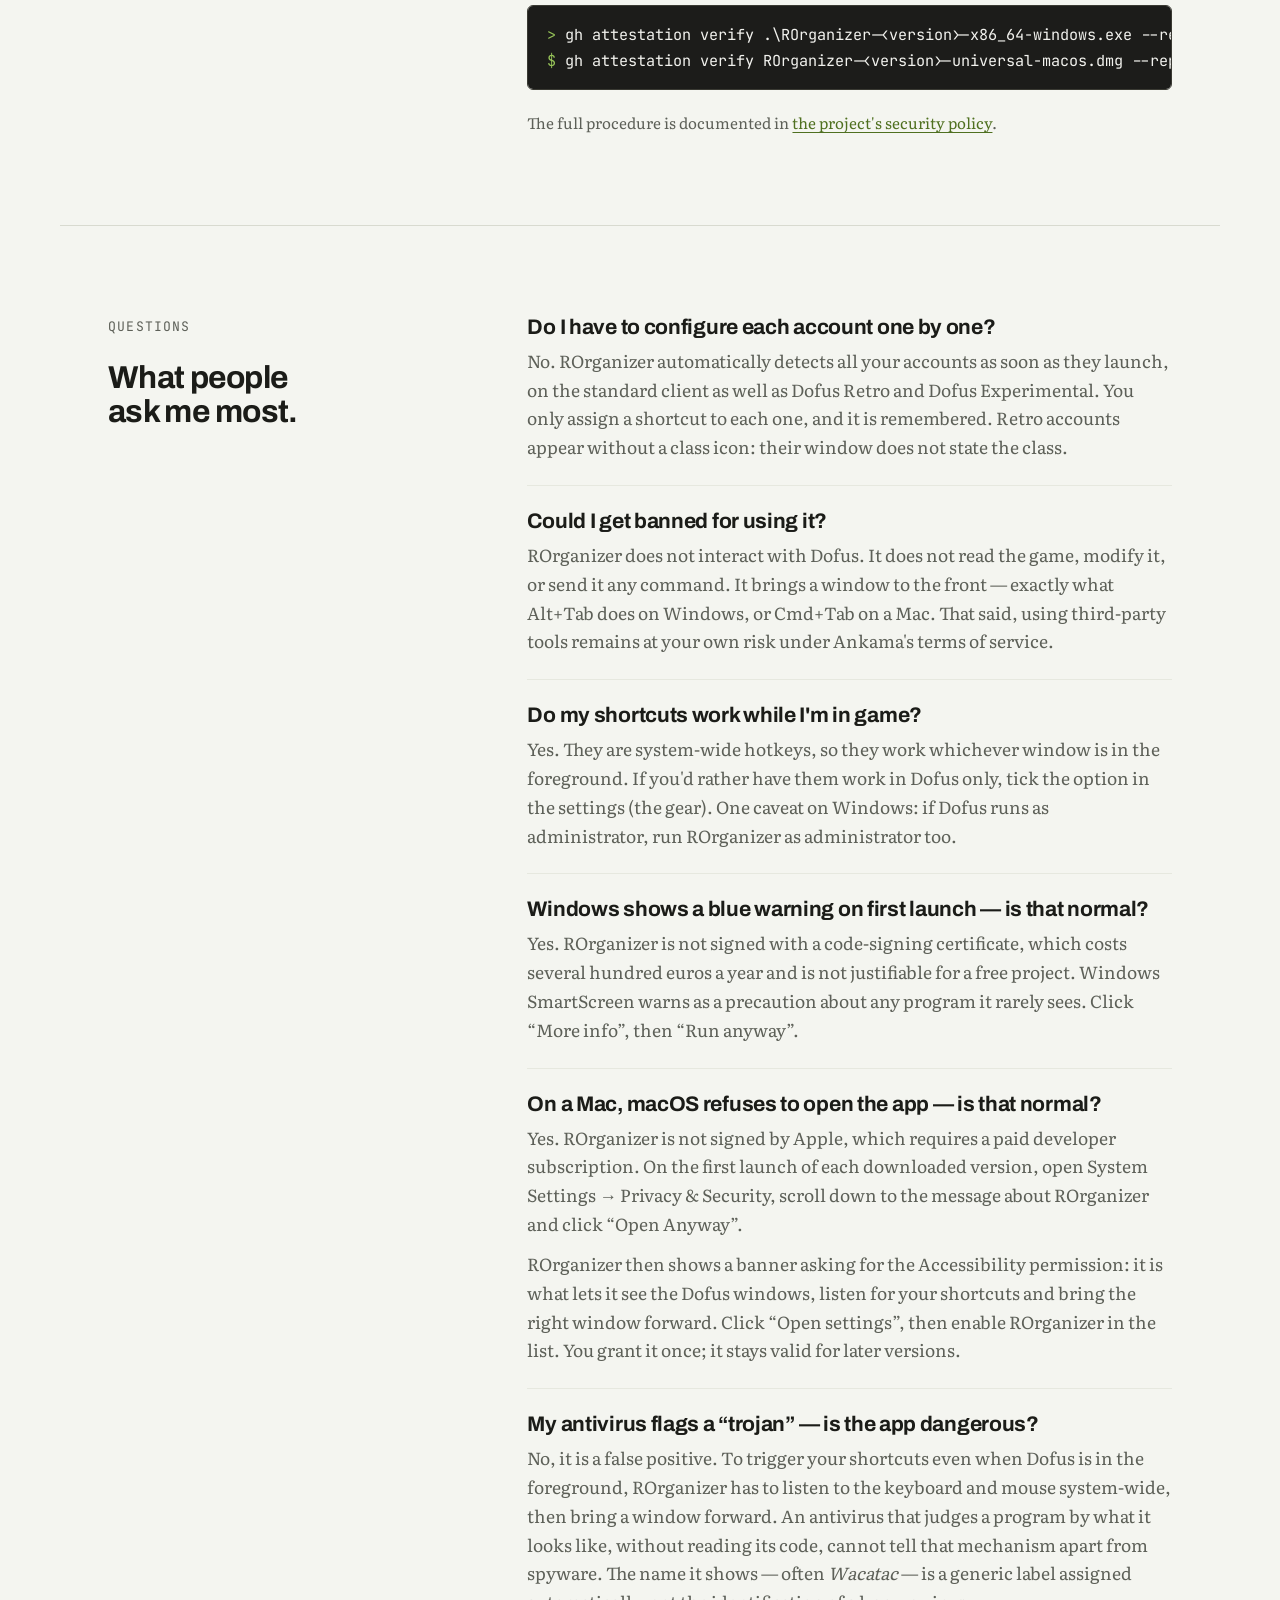
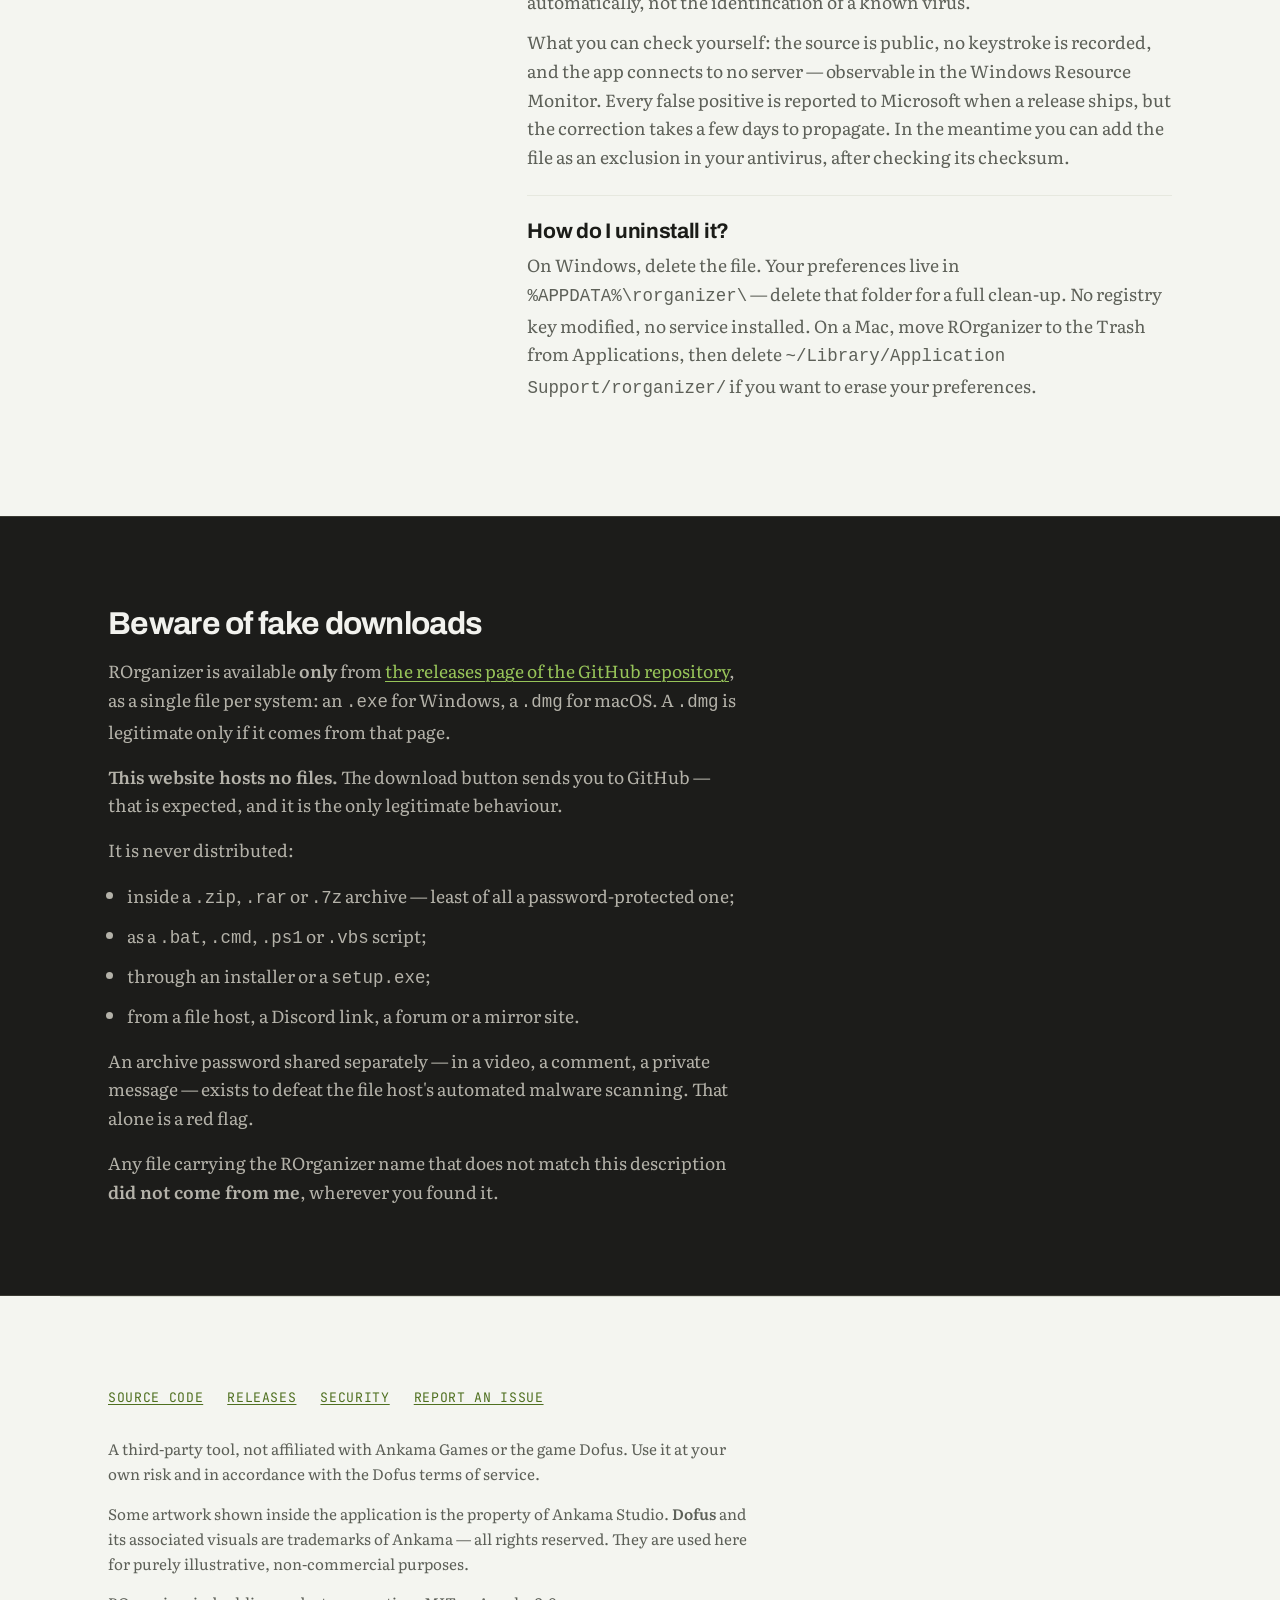
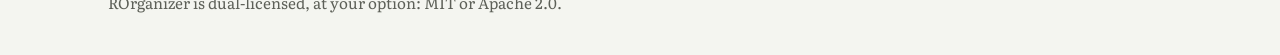
==== commit 427c7103: "docs: overlay des personnages sur le site, option de visibilité dans les README - Site FR/EN/ES : no" ====
--- a/site/en/index.html
+++ b/site/en/index.html
@@ -3,7 +3,7 @@
 <head>
 <meta charset="utf-8">
 <meta name="viewport" content="width=device-width, initial-scale=1">
-<title>ROrganizer — Dofus 3 (Unity) &amp; Retro multi-account organizer</title>
+<title>ROrganizer — Dofus 3 &amp; Retro multi-account organizer, Windows &amp; Mac</title>
 <meta name="description" content="Free and open-source multi-account organizer for Dofus 3 (Unity) and Dofus Retro. Switch between your accounts with a single key or mouse button. Offline, no telemetry, Windows 10/11 and macOS 11+.">
 
 <link rel="canonical" href="https://rorganizer.loulouw-labs.fr/en/">
@@ -18,7 +18,7 @@
 <meta property="og:locale:alternate" content="fr_FR">
 <meta property="og:locale:alternate" content="es_ES">
 <meta property="og:url" content="https://rorganizer.loulouw-labs.fr/en/">
-<meta property="og:title" content="ROrganizer — Free multi-account organizer for Dofus 3 (Unity) and Retro">
+<meta property="og:title" content="ROrganizer — Free multi-account organizer for Dofus 3 and Retro, Windows and Mac">
 <meta property="og:description" content="Switch between your Dofus accounts with a single keystroke. Free, open source, offline.">
 <meta property="og:image" content="https://rorganizer.loulouw-labs.fr/assets/img/og-en.png">
 <meta property="og:image:width" content="1280">
@@ -188,6 +188,7 @@
         <li><strong>Light or dark theme</strong><span>In French, English or Spanish.</span></li>
         <li><strong>Quiet, where you want it</strong><span>Minimized to the system tray or to the taskbar (on a Mac: the menu bar or the Dock), enabled with one click.</span></li>
         <li><strong>A tidy taskbar</strong><span>On Windows, one click puts the Dofus windows of the taskbar in the order of your accounts.</span></li>
+        <li><strong>Character overlay</strong><span>A small bar above the game with each character's head, the current one highlighted. Click a head to switch. Horizontal or vertical, class heads or initials, shown with Dofus or all the time.</span></li>
         <li><strong>Set up your way</strong><span>Shortcuts in Dofus only, window always on top or not, position remembered from one launch to the next.</span></li>
       </ul>
     </div>
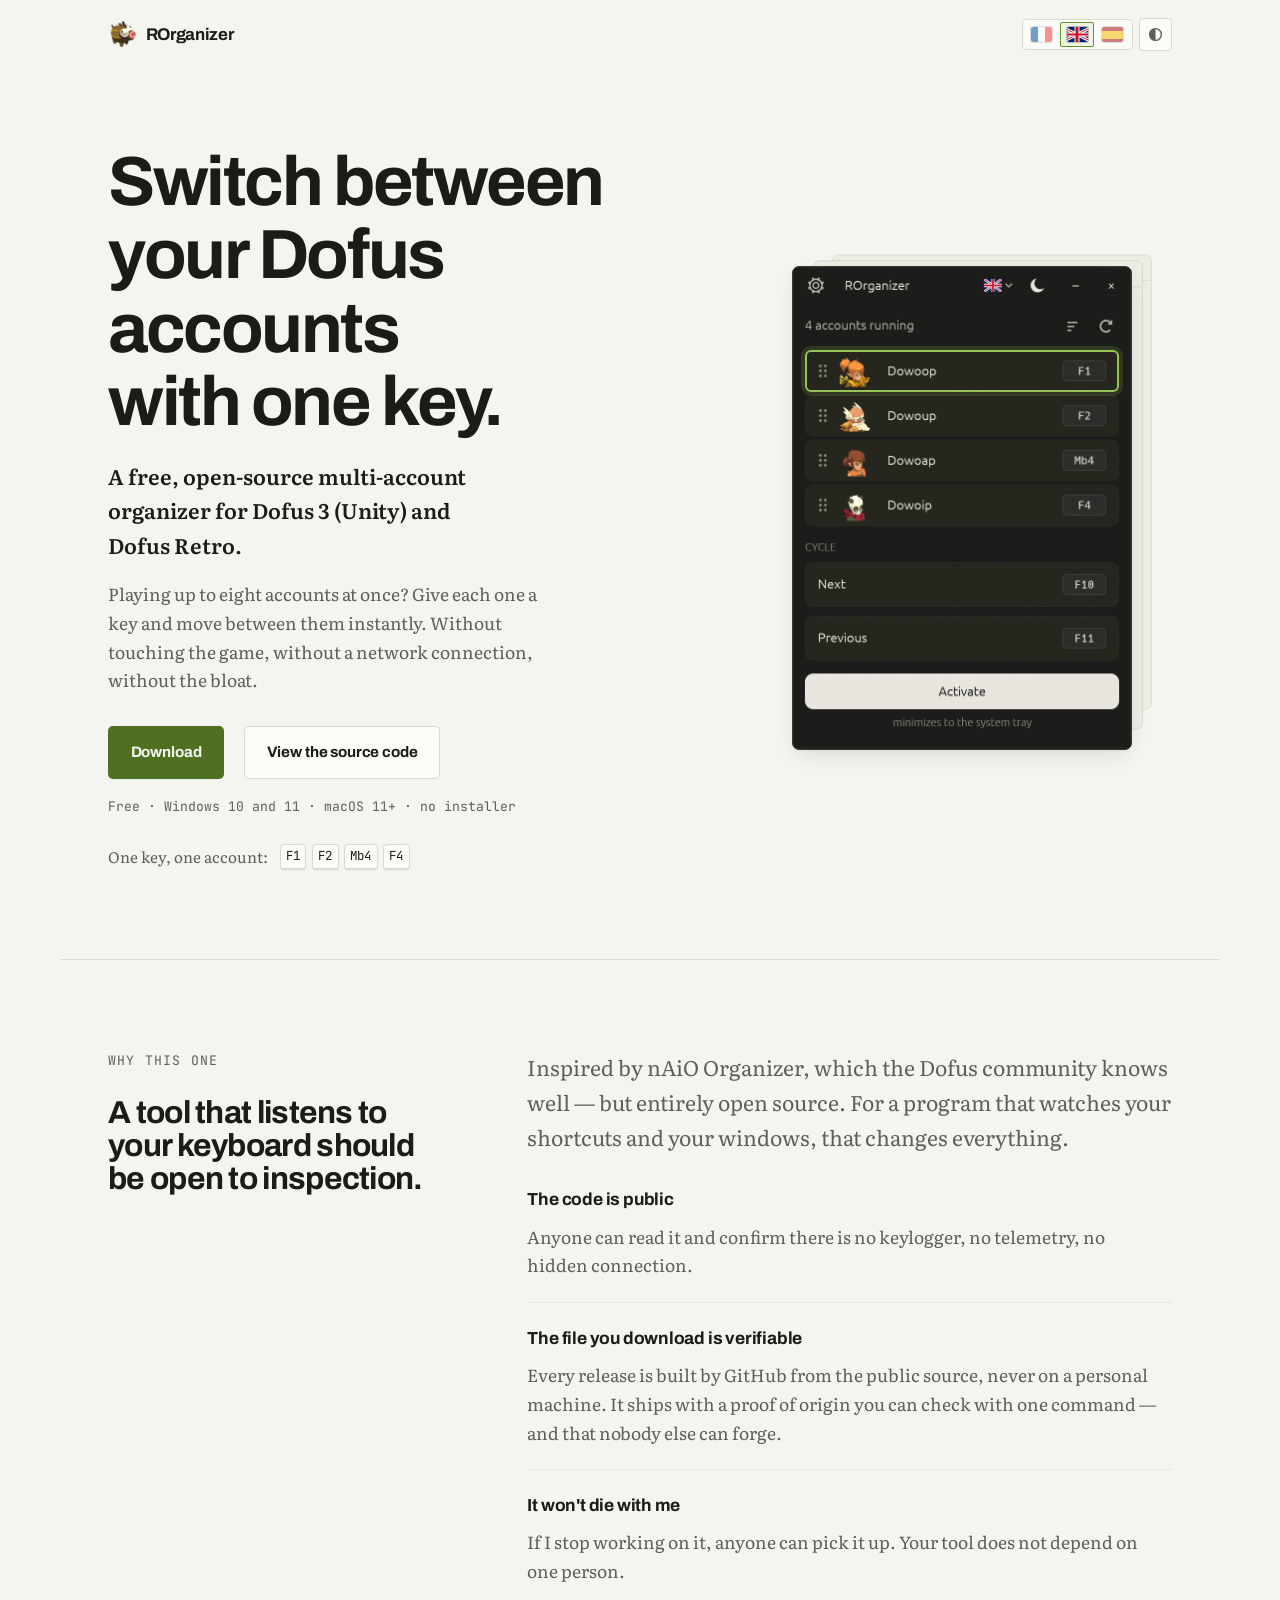
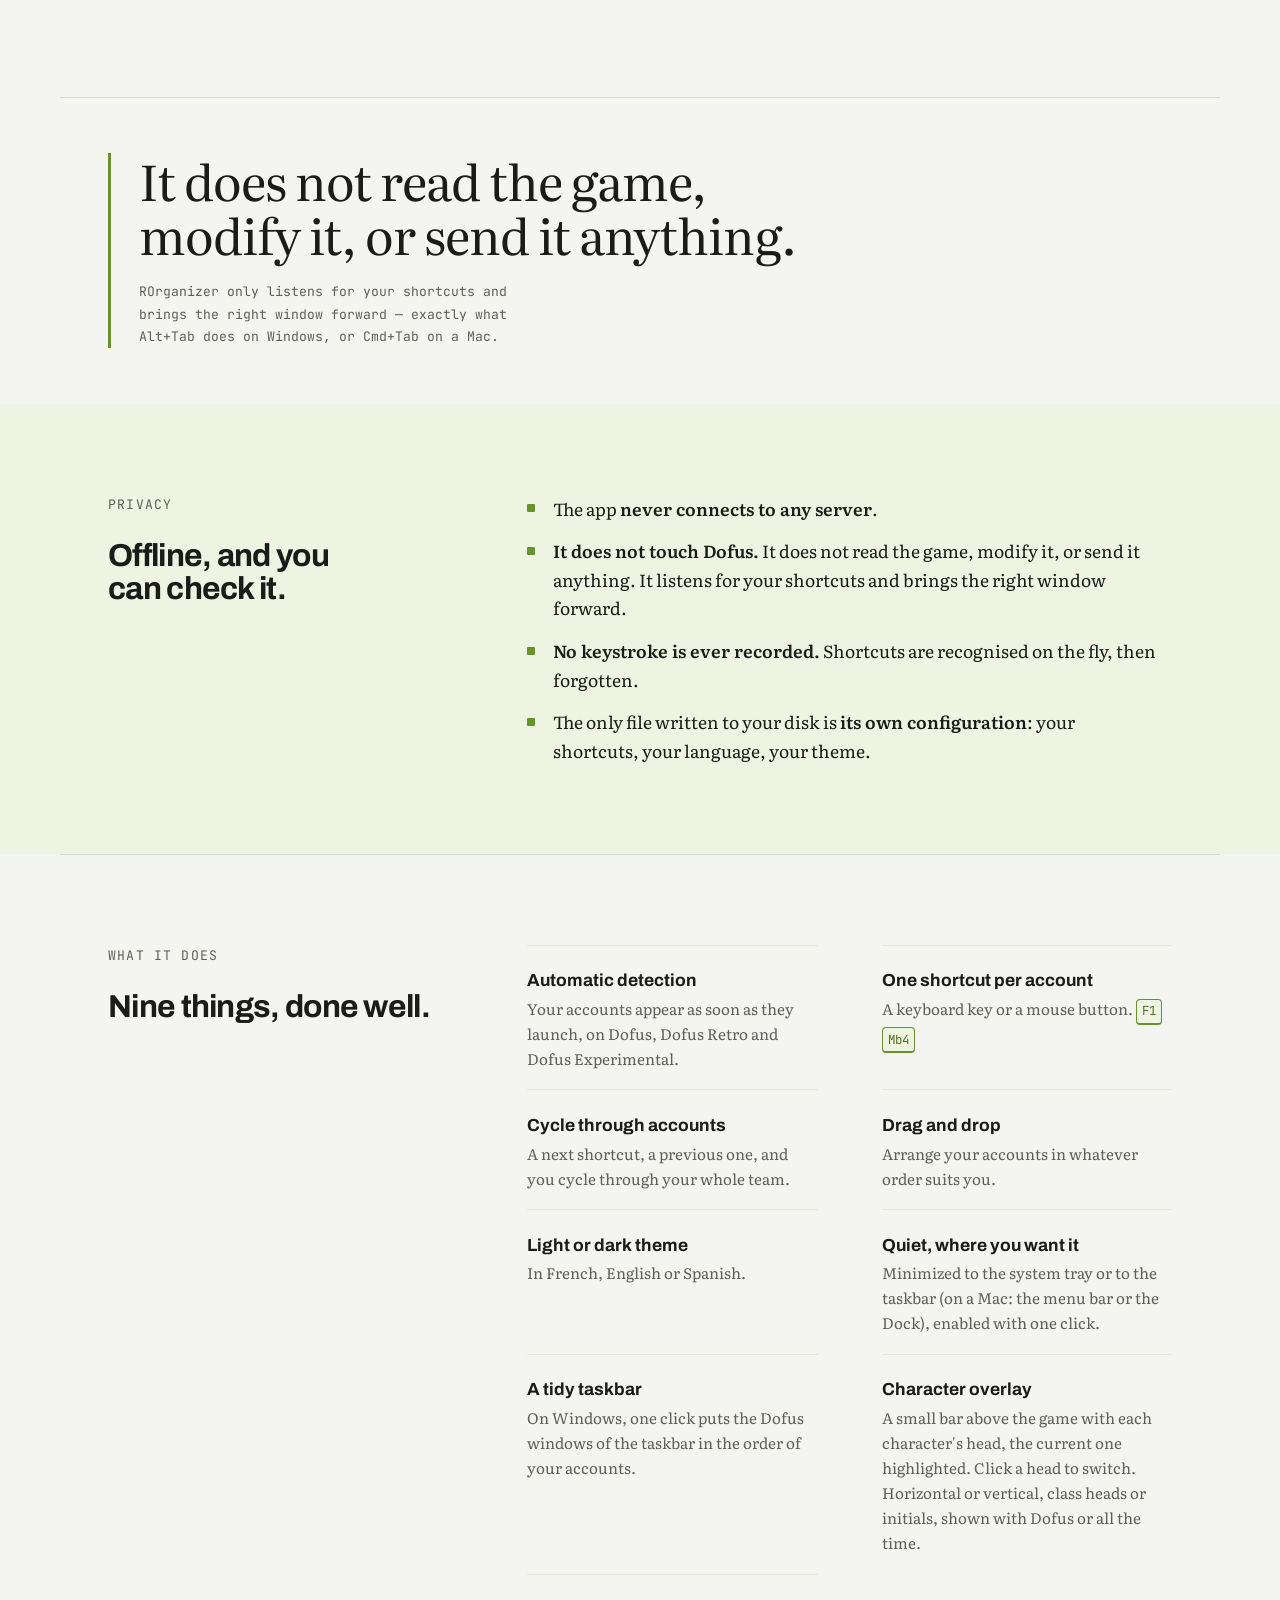
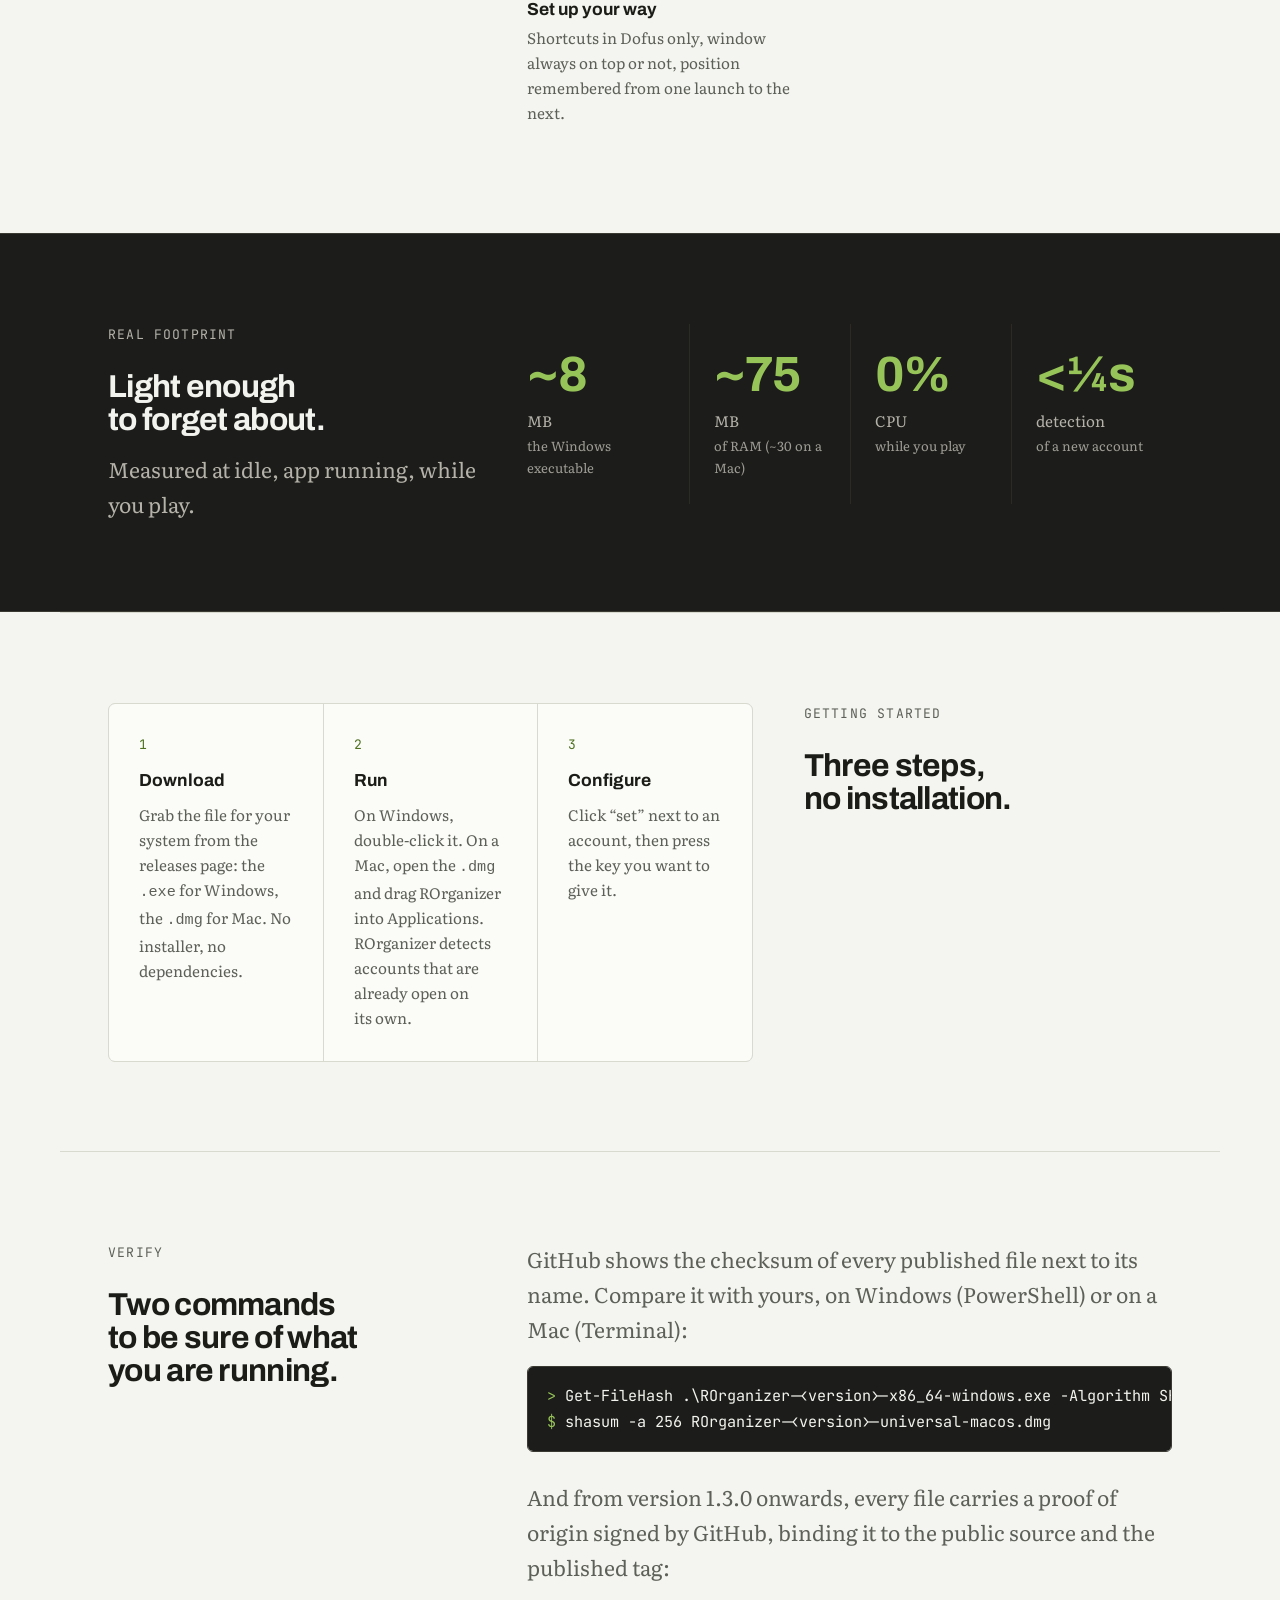
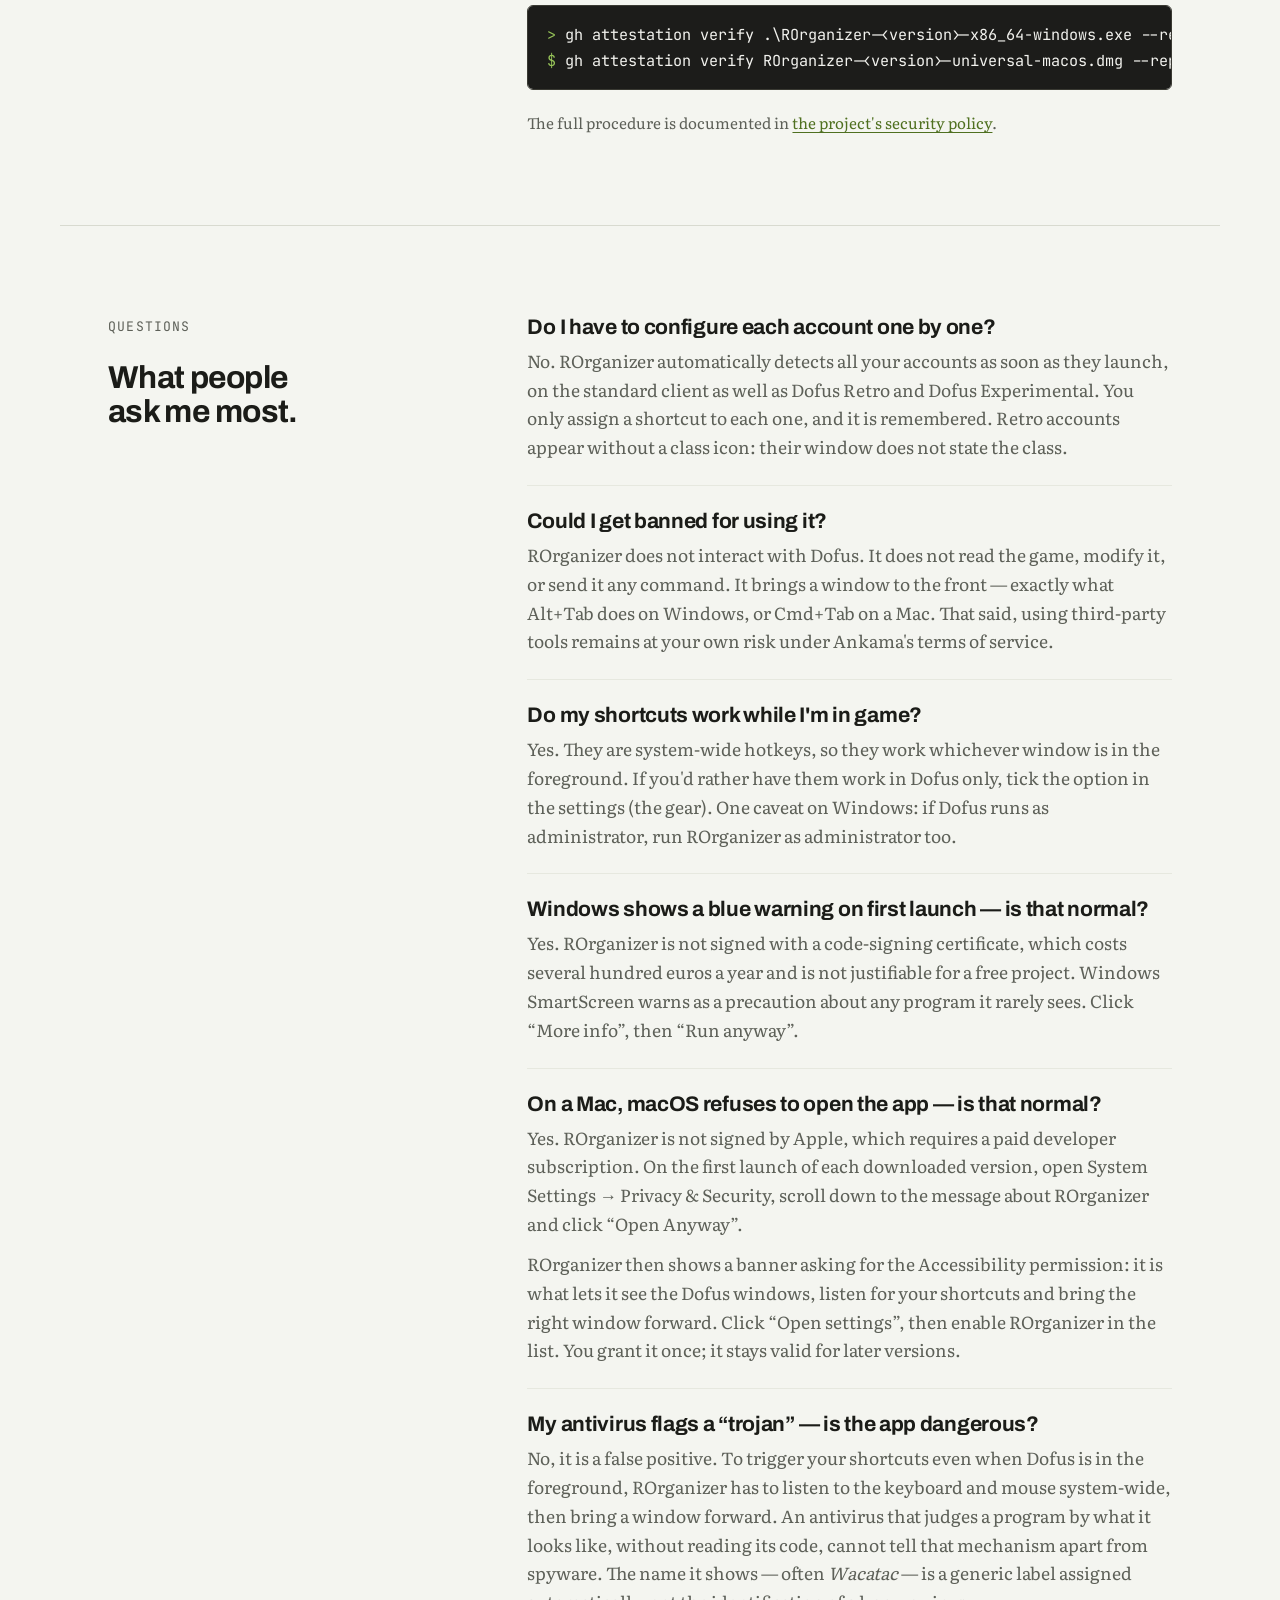
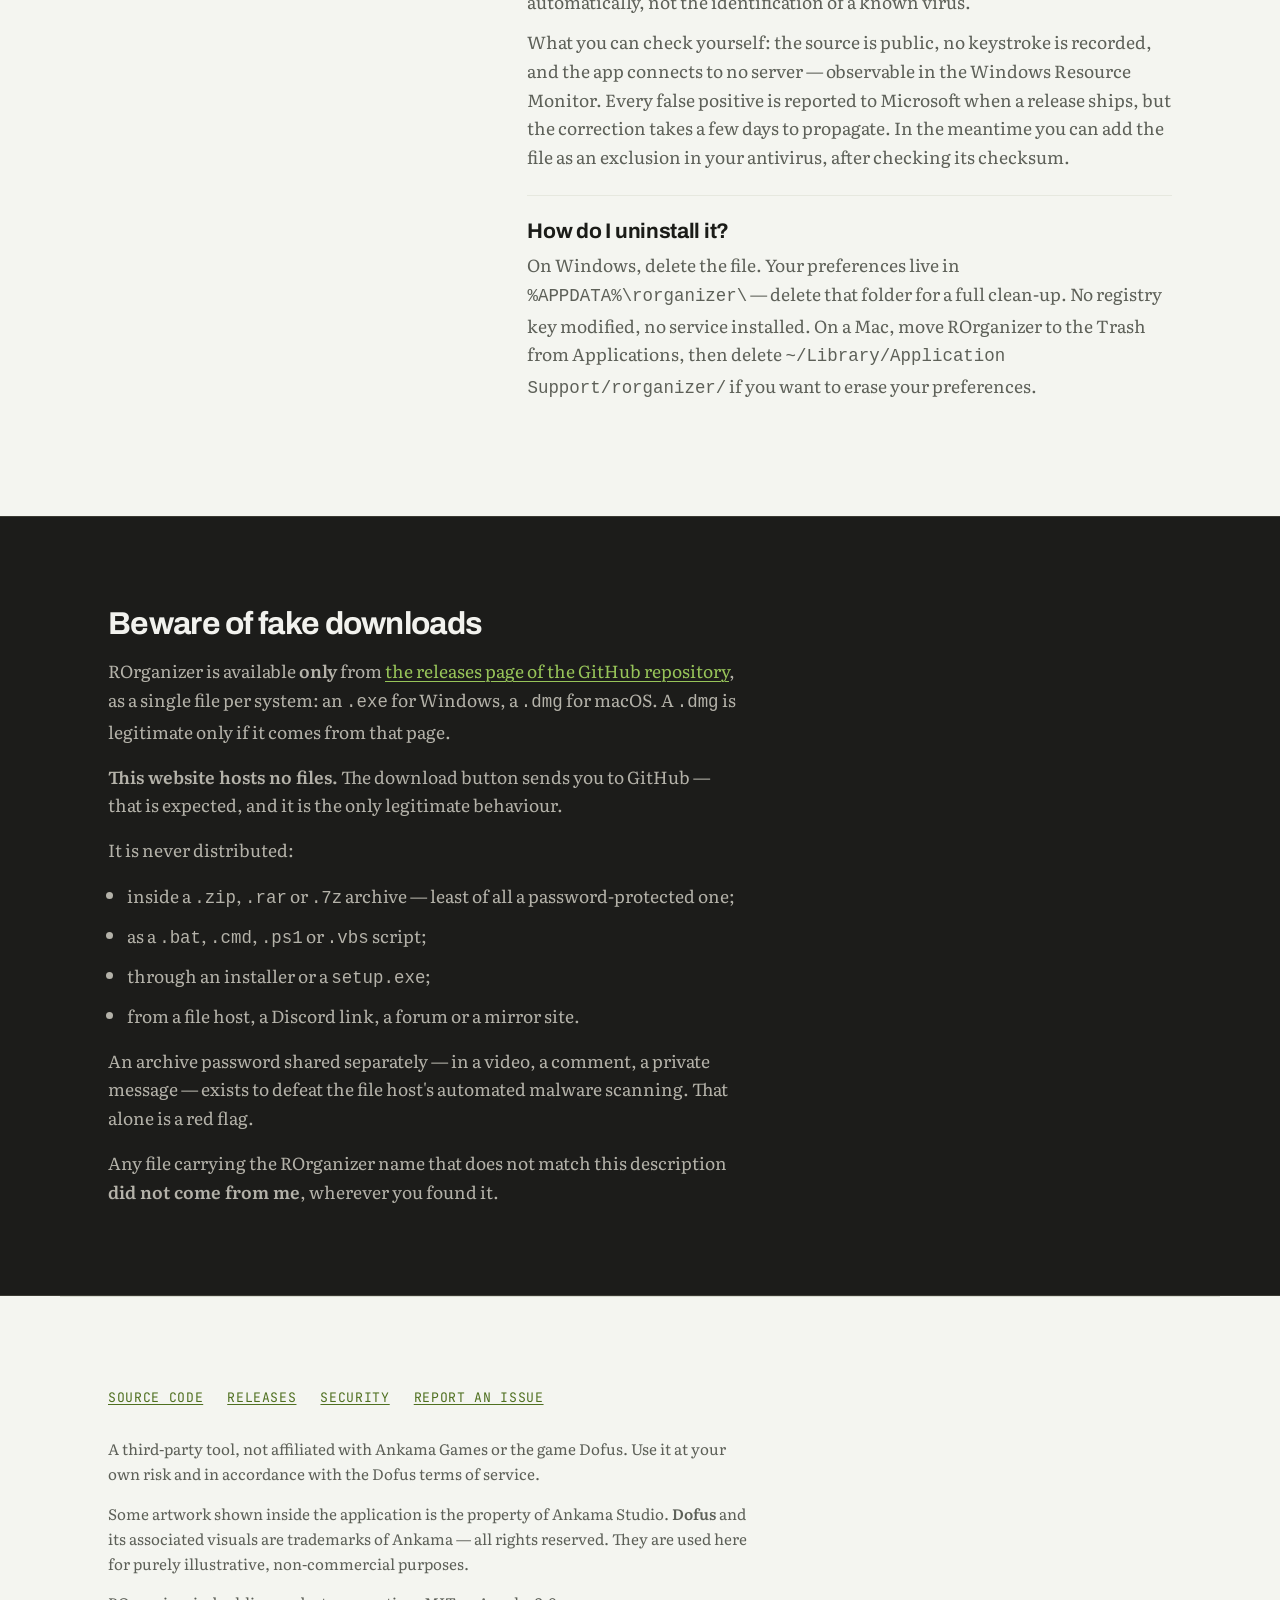
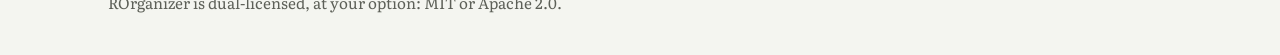
==== commit 4d706675: "docs(site): neuf fonctionnalités dans le titre de la section - La carte « Overlay des personnages » " ====
--- a/site/en/index.html
+++ b/site/en/index.html
@@ -177,7 +177,7 @@
   <section class="wrap band split">
     <div>
       <p class="eyebrow">What it does</p>
-      <h2>Eight things, done well.</h2>
+      <h2>Nine things, done well.</h2>
     </div>
     <div>
       <ul class="features">
